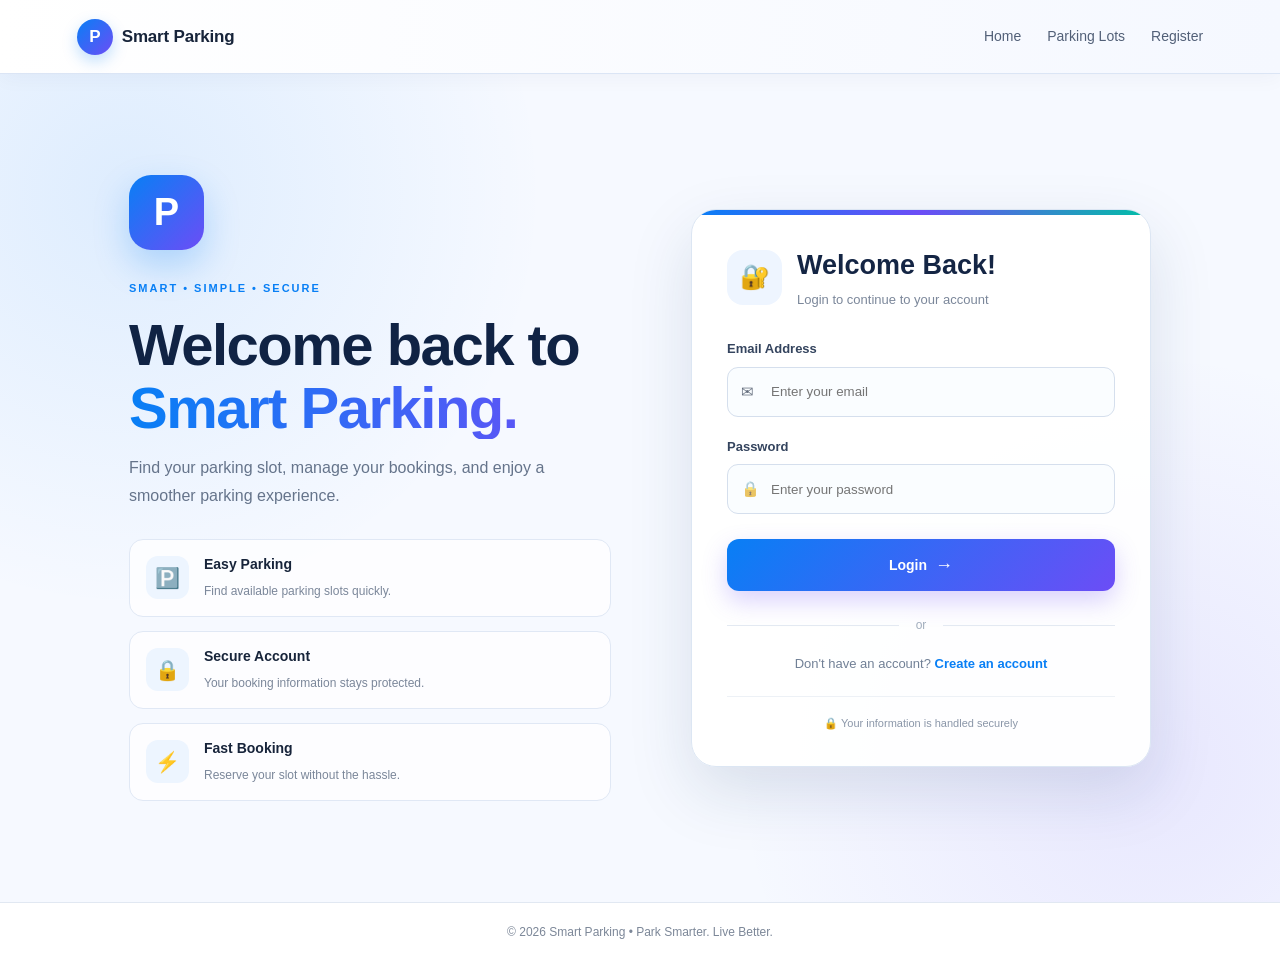
==== src/main/resources/static/admin.html @ a1d4b841 "Initial Smart Parking project" ====
<!DOCTYPE html>

<html lang="en">

<head>
    <meta charset="UTF-8">
    <meta name="viewport" content="width=device-width, initial-scale=1.0">

    <title>Admin Dashboard | Smart Parking</title>

    <link rel="stylesheet" href="style.css">
</head>


<body class="admin-page">


<!-- =================================================
     NAVBAR
================================================= -->

<header class="navbar">

    <a class="brand" href="index.html">
        <span class="logo">P</span>
        <span>Smart Parking</span>
    </a>


    <nav>

        <a href="parking-lots.html">
            Parking Lots
        </a>

        <a href="my-bookings.html">
            Bookings
        </a>

        <a href="#" onclick="logout()">
            Logout
        </a>

    </nav>


    <button
        class="menu-btn"
        onclick="toggleMenu()">

        ☰

    </button>

</header>



<!-- =================================================
     MAIN ADMIN DASHBOARD
================================================= -->

<main class="page admin-dashboard">


    <!-- =================================================
         PAGE HEADER
    ================================================= -->

    <div class="admin-welcome">

        <div>

            <span class="eyebrow">
                ADMIN PANEL
            </span>

            <h1>
                Parking Management
            </h1>

            <p>
                Manage parking locations, slots and reservations
                from one place.
            </p>

        </div>


        <div class="admin-welcome-icon">
            🅿️
        </div>

    </div>



    <!-- =================================================
         DASHBOARD STATISTICS
    ================================================= -->

    <section class="admin-stats">


        <div class="stat-card stat-blue">

            <div class="stat-icon">
                📍
            </div>

            <div class="stat-content">

                <span>
                    Parking Lots
                </span>

                <strong id="adminLots">
                    —
                </strong>

            </div>

        </div>



        <div class="stat-card stat-purple">

            <div class="stat-icon">
                🅿️
            </div>

            <div class="stat-content">

                <span>
                    Total Slots
                </span>

                <strong id="adminSlots">
                    —
                </strong>

            </div>

        </div>



        <div class="stat-card stat-green">

            <div class="stat-icon">
                ✓
            </div>

            <div class="stat-content">

                <span>
                    Available Slots
                </span>

                <strong id="adminAvailableSlots">
                    —
                </strong>

            </div>

        </div>



        <div class="stat-card stat-red">

            <div class="stat-icon">
                🚗
            </div>

            <div class="stat-content">

                <span>
                    Occupied Slots
                </span>

                <strong id="adminOccupiedSlots">
                    —
                </strong>

            </div>

        </div>



        <div class="stat-card stat-orange">

            <div class="stat-icon">
                🔧
            </div>

            <div class="stat-content">

                <span>
                    Maintenance
                </span>

                <strong id="adminMaintenanceSlots">
                    —
                </strong>

            </div>

        </div>



        <div class="stat-card stat-indigo">

            <div class="stat-icon">
                📋
            </div>

            <div class="stat-content">

                <span>
                    Total Bookings
                </span>

                <strong id="adminBookings">
                    —
                </strong>

            </div>

        </div>



        <div class="stat-card stat-teal">

            <div class="stat-icon">
                ✓
            </div>

            <div class="stat-content">

                <span>
                    Confirmed Bookings
                </span>

                <strong id="adminConfirmedBookings">
                    —
                </strong>

            </div>

        </div>



        <div class="stat-card stat-pink">

            <div class="stat-icon">
                ×
            </div>

            <div class="stat-content">

                <span>
                    Cancelled Bookings
                </span>

                <strong id="adminCancelledBookings">
                    —
                </strong>

            </div>

        </div>


    </section>



    <!-- =================================================
         ADD PARKING LOT
    ================================================= -->

    <section class="admin-section admin-card">


        <div class="section-top">

            <div>

                <span class="section-label">
                    PARKING LOCATION
                </span>

                <h2>
                    Add Parking Lot
                </h2>

                <p>
                    Create a new parking location for users.
                </p>

            </div>


            <div class="section-icon">
                📍
            </div>

        </div>



        <form
            id="parkingLotForm"
            class="booking-panel admin-form">


            <div class="booking-fields">


                <div class="input-group">

                    <label for="lotName">
                        Parking Lot Name
                    </label>

                    <input
                        type="text"
                        id="lotName"
                        placeholder="Example: City Mall Parking"
                        required
                    >

                </div>



                <div class="input-group">

                    <label for="lotLocation">
                        Location
                    </label>

                    <input
                        type="text"
                        id="lotLocation"
                        placeholder="Example: College Road"
                        required
                    >

                </div>



                <div class="input-group">

                    <label for="lotSlots">
                        Total Slots
                    </label>

                    <input
                        type="number"
                        id="lotSlots"
                        placeholder="Example: 50"
                        min="1"
                        required
                    >

                </div>


            </div>


            <button
                type="submit"
                class="btn primary admin-action-btn">

                <span>＋</span>
                Add Parking Lot

            </button>


            <p
                id="lotMessage"
                class="message">
            </p>


        </form>

    </section>



    <!-- =================================================
         MANAGE PARKING SLOTS
    ================================================= -->

    <section class="admin-section admin-card">


        <div class="section-top">

            <div>

                <span class="section-label">
                    SLOT MANAGEMENT
                </span>

                <h2>
                    Manage Parking Slots
                </h2>

                <p>
                    Add and maintain individual parking slots.
                </p>

            </div>


            <div class="section-icon">
                🅿️
            </div>

        </div>



        <div class="booking-panel admin-form">


            <div class="booking-fields">


                <div class="input-group">

                    <label for="slotLotSelect">
                        Select Parking Lot
                    </label>

                    <select id="slotLotSelect">

                        <option value="">
                            Select parking lot
                        </option>

                    </select>

                </div>



                <div class="input-group">

                    <label for="slotNumber">
                        Slot Number
                    </label>

                    <input
                        type="text"
                        id="slotNumber"
                        placeholder="Example: A7"
                        required
                    >

                </div>



                <div class="input-group">

                    <label for="slotType">
                        Slot Type
                    </label>

                    <select id="slotType">

                        <option value="CAR">
                            CAR
                        </option>

                        <option value="BIKE">
                            BIKE
                        </option>

                        <option value="EV">
                            EV
                        </option>

                    </select>

                </div>


            </div>


            <button
                type="button"
                class="btn primary admin-action-btn"
                onclick="addParkingSlot()">

                <span>＋</span>
                Add Slot

            </button>


            <p
                id="slotMessage"
                class="message">
            </p>


        </div>



        <div class="sub-section-heading">

            <div>

                <h3>
                    Current Slots
                </h3>

                <p>
                    Manage availability and maintenance status.
                </p>

            </div>

        </div>


        <div
            id="adminSlotList"
            class="admin-list">

            <p class="muted">
                Select a parking lot to view its slots.
            </p>

        </div>


    </section>



    <!-- =================================================
         REGISTERED USERS
    ================================================= -->

    <section class="admin-section admin-card">


        <div class="section-top">

            <div>

                <span class="section-label">
                    USERS
                </span>

                <h2>
                    Registered Users
                </h2>

                <p>
                    View users registered in the parking system.
                </p>

            </div>


            <div class="section-icon">
                👥
            </div>

        </div>



        <div
            id="adminUserList"
            class="admin-user-area">

            <p class="muted">
                Loading users...
            </p>

        </div>


    </section>



    <!-- =================================================
         PARKING LOTS
    ================================================= -->

    <section class="admin-section admin-card">


        <div class="section-top">

            <div>

                <span class="section-label">
                    LOCATIONS
                </span>

                <h2>
                    Parking Lots
                </h2>

                <p>
                    View and manage all parking locations.
                </p>

            </div>


            <div class="section-icon">
                🏢
            </div>

        </div>



        <div
            id="adminLotList"
            class="admin-list">
        </div>


    </section>



    <!-- =================================================
         RECENT BOOKINGS
    ================================================= -->

    <section class="admin-section admin-card">


        <div class="section-top">

            <div>

                <span class="section-label">
                    RESERVATIONS
                </span>

                <h2>
                    Recent Bookings
                </h2>

                <p>
                    Monitor recent parking reservations.
                </p>

            </div>


            <div class="section-icon">
                📋
            </div>

        </div>



        <!-- FILTER BUTTONS -->

        <div class="booking-filters admin-booking-filters">


            <button
                class="filter-btn active"
                onclick="filterAdminBookings('ALL', this)">

                All

            </button>


            <button
                class="filter-btn"
                onclick="filterAdminBookings('CONFIRMED', this)">

                Confirmed

            </button>


            <button
                class="filter-btn"
                onclick="filterAdminBookings('CANCELLED', this)">

                Cancelled

            </button>


        </div>



        <!-- BOOKINGS -->

        <div
            id="adminBookingList"
            class="table-wrap admin-table">
        </div>


    </section>


</main>



<script src="script.js"></script>

</body>

</html>
---- src/main/resources/static/style.css ----
:root{
    --blue:#087ff5;
    --dark:#06224a;
    --text:#17243a;
    --muted:#6b7890;
    --bg:#f5f9ff;
    --white:#fff;
    --green:#18a866;
    --red:#e54b4b;
    --orange:#eea515;
    --border:#dce7f4;
    --shadow:0 14px 40px rgba(16,55,100,.10);
}

*{
    box-sizing:border-box;
    margin:0;
    padding:0;
}

body{
    font-family:Inter,Segoe UI,Arial,sans-serif;
    color:var(--text);
    background:var(--bg);
    line-height:1.5;
}

a{
    text-decoration:none;
    color:inherit;
}

/* =========================
   NAVBAR
========================= */

.navbar{
    height:72px;
    background:#fff;
    border-bottom:1px solid var(--border);
    display:flex;
    align-items:center;
    justify-content:space-between;
    padding:0 6%;
    position:sticky;
    top:0;
    z-index:10;
}

.brand{
    font-weight:800;
    display:flex;
    align-items:center;
    gap:9px;
}

.logo{
    width:32px;
    height:32px;
    border-radius:50%;
    background:var(--blue);
    color:#fff;
    display:grid;
    place-items:center;
    font-weight:900;
}

.navbar nav{
    display:flex;
    align-items:center;
    gap:26px;
    font-size:14px;
}

.navbar nav a{
    color:#526078;
}

.navbar nav a:hover,
.navbar nav .active{
    color:var(--blue);
}

.nav-btn{
    background:var(--blue)!important;
    color:#fff!important;
    padding:10px 18px;
    border-radius:22px;
}

.menu-btn{
    display:none;
    border:0;
    background:none;
    font-size:25px;
}

/* =========================
   HERO
========================= */

.hero{
    min-height:530px;
    background:linear-gradient(115deg,#031b3c,#06396e 55%,#087ff5);
    color:#fff;
    padding:70px 8%;
    display:grid;
    grid-template-columns:1.1fr .9fr;
    align-items:center;
    gap:40px;
}

.eyebrow{
    font-size:11px;
    letter-spacing:2px;
    font-weight:800;
    color:var(--blue);
}

.hero .eyebrow{
    color:#9ed2ff;
}

.hero h1{
    font-size:clamp(38px,5vw,64px);
    line-height:1.05;
    margin:15px 0 20px;
}

.hero h1 span{
    color:#55b5ff;
}

.hero p{
    max-width:570px;
    color:#d7e8fb;
    font-size:17px;
}

.hero-actions{
    display:flex;
    gap:12px;
    margin-top:28px;
}

.btn{
    display:inline-flex;
    align-items:center;
    justify-content:center;
    border:0;
    cursor:pointer;
    padding:13px 22px;
    border-radius:9px;
    font-weight:700;
    font-size:14px;
}

.btn.primary{
    background:var(--blue);
    color:#fff;
}

.btn.secondary{
    background:#fff;
    color:var(--dark);
}

.btn.full{
    width:100%;
}

/* =========================
   HERO PARKING IMAGE
========================= */

.hero-card{
    height:320px;
    display:grid;
    place-items:center;
}

.parking-illustration{
    width:min(390px,100%);
    height:270px;
    background:linear-gradient(145deg,#0b4e8f,#082a55);
    border:1px solid rgba(255,255,255,.15);
    border-radius:28px;
    position:relative;
    overflow:hidden;
    box-shadow:0 30px 70px rgba(0,0,0,.25);
}

.parking-illustration:after{
    content:"";
    position:absolute;
    left:-30px;
    right:-30px;
    bottom:35px;
    height:3px;
    background:#fff;
    box-shadow:0 38px #fff;
}

.car{
    font-size:95px;
    position:absolute;
    left:110px;
    top:75px;
    z-index:2;
}

.p-sign{
    position:absolute;
    right:45px;
    top:35px;
    background:#fff;
    color:var(--blue);
    font-weight:900;
    font-size:38px;
    border-radius:10px;
    padding:5px 12px;
}

.spot{
    position:absolute;
    bottom:15px;
    border:2px dashed #7ed0ff;
    padding:7px 14px;
    border-radius:5px;
    color:#fff;
    font-size:11px;
}

.s1{
    left:45px;
}

.s2{
    left:165px;
}

.s3{
    right:40px;
}

/* =========================
   SEARCH
========================= */

.search-box{
    margin:-35px auto 0;
    position:relative;
    width:min(1100px,90%);
    background:#fff;
    border:1px solid var(--border);
    box-shadow:var(--shadow);
    border-radius:16px;
    padding:20px;
    display:grid;
    grid-template-columns:1.5fr 1fr .8fr .8fr auto;
    gap:12px;
    align-items:end;
}

.field label,
form label,
label{
    display:block;
    font-size:12px;
    font-weight:700;
    margin:0 0 7px;
    color:#46536a;
}

.field input,
.field select,
input{
    width:100%;
    border:1px solid #d5e0ed;
    border-radius:8px;
    padding:12px;
    background:#fff;
    outline:none;
    color:var(--text);
}

input:focus,
select:focus{
    border-color:var(--blue);
    box-shadow:0 0 0 3px rgba(8,127,245,.10);
}

/* =========================
   SECTIONS
========================= */

.section{
    padding:85px 8%;
}

.section-heading{
    text-align:center;
    margin-bottom:35px;
}

.section h2,
.about-grid h2{
    font-size:34px;
    margin-top:7px;
}

.feature-grid{
    display:grid;
    grid-template-columns:repeat(3,1fr);
    gap:20px;
    max-width:1050px;
    margin:auto;
}

.feature{
  background:#fff;
  border:1px solid var(--border);
  padding:28px;
  border-radius:15px;
  box-shadow:0 8px 25px rgba(16,55,100,.05);
  cursor:pointer;
  display:block;
  transition:transform .2s, box-shadow .2s;
}

.feature:hover{
  transform:translateY(-4px);
  box-shadow:0 12px 30px rgba(16,55,100,.12);
}

.icon{
    font-size:27px;
    margin-bottom:14px;
}

.feature h3{
    margin-bottom:8px;
}

.feature p,
.muted{
    color:var(--muted);
    font-size:14px;
}

.light-section{
    background:#eaf4ff;
}

.about-grid{
    max-width:1050px;
    margin:auto;
    display:grid;
    grid-template-columns:1fr 1fr;
    align-items:center;
}

.stats{
    display:grid;
    grid-template-columns:repeat(3,1fr);
    gap:12px;
}

.stats div{
    background:#fff;
    padding:20px;
    border-radius:12px;
    text-align:center;
}

.stats strong,
.stats span{
    display:block;
}

.stats strong{
    font-size:22px;
    color:var(--blue);
}

.stats span{
    font-size:12px;
    color:var(--muted);
}

/* =========================
   FOOTER
========================= */

footer{
    text-align:center;
    padding:25px;
    color:var(--muted);
    font-size:13px;
    background:#fff;
    border-top:1px solid var(--border);
}

/* =========================
   GENERAL PAGE
========================= */

.page{
    max-width:1180px;
    margin:auto;
    padding:55px 5%;
}

.page.narrow{
    max-width:900px;
}

.page-title{
    display:flex;
    justify-content:space-between;
    align-items:end;
    margin-bottom:30px;
}

.page-title h1{
    font-size:38px;
    line-height:1.15;
    margin:6px 0;
}

/* =========================
   PARKING LOTS
========================= */

.lot-grid{
    display:grid;
    grid-template-columns:repeat(3,1fr);
    gap:18px;
}

.lot-card{
    background:#fff;
    border:1px solid var(--border);
    border-radius:15px;
    padding:15px;
    box-shadow:var(--shadow);
}

.lot-image{
    height:145px;
    border-radius:10px;
    background:linear-gradient(135deg,#d9ecff,#eef6ff);
    display:grid;
    place-items:center;
    font-size:52px;
    margin-bottom:15px;
}

.lot-card h3{
    margin-bottom:5px;
}

.lot-meta{
    color:var(--muted);
    font-size:13px;
    margin-bottom:14px;
}

.lot-card .btn{
    width:100%;
}

.loading{
    text-align:center;
    grid-column:1/-1;
    padding:45px;
    color:var(--muted);
}

/* =========================
   LOGIN / REGISTER
========================= */

.auth-page{
    background:linear-gradient(135deg,#f3f8ff,#eaf4ff);
}

.auth-wrap{
    min-height:calc(100vh - 72px);
    display:grid;
    grid-template-columns:1fr 460px;
    max-width:1050px;
    margin:auto;
    align-items:center;
    gap:70px;
    padding:45px 5%;
}

.auth-info h1{
    font-size:43px;
    line-height:1.08;
    margin:12px 0;
}

.auth-info p{
    color:var(--muted);
    max-width:420px;
}

.big-p{
    width:78px;
    height:78px;
    border-radius:22px;
    background:var(--blue);
    color:#fff;
    display:grid;
    place-items:center;
    font-size:38px;
    font-weight:900;
    margin-bottom:25px;
}

.auth-card{
    background:#fff;
    border:1px solid var(--border);
    box-shadow:var(--shadow);
    border-radius:18px;
    padding:35px;
}

.auth-card h2{
    font-size:27px;
}

.auth-card form{
    margin-top:25px;
}

.auth-card input{
    margin-bottom:16px;
}

.message{
    margin-top:15px;
    font-size:13px;
    text-align:center;
}

.auth-bottom{
    text-align:center;
    font-size:13px;
    color:var(--muted);
    margin-top:22px;
}

.auth-bottom a{
    color:var(--blue);
    font-weight:700;
}

/* =========================
   BOOKING
========================= */

.back{
    display:inline-block;
    color:var(--blue);
    font-weight:700;
    margin-bottom:20px;
}

.booking-panel{
    background:#fff;
    border:1px solid var(--border);
    box-shadow:var(--shadow);
    padding:30px;
    border-radius:18px;
}

.booking-fields{
    display:grid;
    grid-template-columns:1fr 1fr 1fr;
    gap:15px;
    margin:25px 0;
}

.slot-title{
    margin:30px 0 15px;
}

.slot-grid{
    display:grid;
    grid-template-columns:repeat(5,1fr);
    gap:10px;
}

.slot{
    padding:14px 5px;
    border:1px solid #a9e5c8;
    background:#effcf5;
    color:var(--green);
    border-radius:8px;
    text-align:center;
    font-weight:800;
    cursor:pointer;
}

.slot:hover{
    transform:translateY(-2px);
    box-shadow:0 6px 15px rgba(0,0,0,.08);
}

.slot.selected{
    background:var(--blue);
    border-color:var(--blue);
    color:#fff;
}

/* =========================
   BOOKINGS
========================= */

.booking-list{
    display:grid;
    gap:14px;
}

.booking-card{
    background:#fff;
    border:1px solid var(--border);
    border-radius:14px;
    padding:20px;
    display:flex;
    justify-content:space-between;
    align-items:center;
    gap:20px;
}

.status{
    padding:5px 10px;
    border-radius:20px;
    font-size:11px;
    font-weight:800;
}

.confirmed{
    background:#e4f8ee;
    color:var(--green);
}

.cancelled{
    background:#ffe8e8;
    color:var(--red);
}

/* =========================
   ADMIN
========================= */

.admin-stats{
    display:grid;
    grid-template-columns:repeat(3,1fr);
    gap:18px;
    margin-bottom:30px;
}

.stat-card{
    background:#fff;
    border:1px solid var(--border);
    border-radius:14px;
    padding:23px;
}

.stat-card span{
    font-size:13px;
    color:var(--muted);
}

.stat-card strong{
    display:block;
    font-size:30px;
    color:var(--blue);
    margin-top:4px;
}

.admin-section{
    background:#fff;
    border:1px solid var(--border);
    border-radius:15px;
    padding:22px;
    margin-bottom:20px;
}

.admin-section h2{
    margin-bottom:18px;
}

.admin-list{
    display:grid;
    gap:10px;
}

.admin-row{
    display:flex;
    justify-content:space-between;
    align-items:center;
    padding:14px;
    border:1px solid var(--border);
    border-radius:9px;
}

/* =========================
   SLOT ACTIONS

   /* =========================
   SLOT ACTIONS
========================= */
.slot-actions{
    display:flex;
    align-items:center;
    justify-content:center;
    gap:8px;
    flex-wrap:wrap;
    width:100%;
}

.status-btn{
    height:40px;
    min-width:100px;
    padding:8px 12px;
    border:1px solid #d5e0ed;
    border-radius:8px;
    background:#fff;
    color:var(--text);
    cursor:pointer;
    font-weight:700;
    font-size:13px;
}

.delete-btn{
    height:40px;
    min-width:80px;
    padding:8px 12px;
    border:none;
    border-radius:8px;
    background:var(--red);
    color:#fff;
    cursor:pointer;
    font-weight:700;
    font-size:13px;
}



.status-btn:hover{
    opacity:.85;
}

.active-status{
    background:#e4f8ee;
    color:var(--green);
    border-color:#a9e5c8;
}

.maintenance-status{
    background:#fff4df;
    color:var(--orange);
    border-color:#f0d49a;
}



.delete-btn:hover{
    opacity:.85;
}



/* =========================
   TABLE
========================= */

.table-wrap{
    overflow:auto;
}

.table{
    width:100%;
    border-collapse:collapse;
    font-size:13px;
}

.table th,
.table td{
    text-align:left;
    padding:12px;
    border-bottom:1px solid var(--border);
    white-space:nowrap;
}

/* =========================
   RESPONSIVE
========================= */

@media(max-width:900px){

    .hero{
        grid-template-columns:1fr;
        padding:55px 7%;
    }

    .hero-card{
        display:none;
    }

    .search-box{
        grid-template-columns:1fr 1fr;
    }

    .search-box .btn{
        grid-column:1/-1;
    }

    .lot-grid{
        grid-template-columns:1fr 1fr;
    }

    .auth-wrap{
        grid-template-columns:1fr;
        max-width:560px;
    }

    .auth-info{
        text-align:center;
    }

    .big-p{
        margin:0 auto 20px;
    }

    .about-grid{
        grid-template-columns:1fr;
        gap:25px;
    }

    .feature-grid{
        grid-template-columns:1fr;
    }

    .admin-stats{
        grid-template-columns:1fr 1fr;
    }
}

@media(max-width:650px){

    .navbar{
        padding:0 5%;
    }

    .navbar nav{
        display:none;
        position:absolute;
        top:72px;
        left:0;
        right:0;
        background:#fff;
        padding:15px 5%;
        border-bottom:1px solid var(--border);
        flex-direction:column;
        align-items:flex-start;
        gap:15px;
    }

    .navbar nav.open{
        display:flex;
    }

    .menu-btn{
        display:block;
    }

    .hero{
        min-height:500px;
    }

    .hero h1{
        font-size:42px;
    }

    .search-box{
        grid-template-columns:1fr;
        margin-top:-20px;
    }

    .page{
        padding:35px 5%;
    }

    .page-title h1{
        font-size:30px;
    }

    .lot-grid{
        grid-template-columns:1fr;
    }

    .booking-fields{
        grid-template-columns:1fr;
    }

    .slot-grid{
        grid-template-columns:repeat(3,1fr);
    }

    .booking-card{
        flex-direction:column;
        align-items:flex-start;
    }

    .admin-stats{
        grid-template-columns:1fr;
    }

    .auth-card{
        padding:25px;
    }

    .auth-info h1{
        font-size:34px;
    }

    .stats{
        grid-template-columns:1fr 1fr 1fr;
    }

    .hero-actions{
        flex-wrap:wrap;
    }

    .admin-row{
        gap:15px;
        flex-wrap:wrap;
    }

    .slot-actions{
        width:100%;
        justify-content:flex-end;
    }
}

.booking-filters{
    display:flex;
    gap:10px;
    margin:15px 0 20px;
    flex-wrap:wrap;
}

.filter-btn{
    padding:8px 16px;
    border:1px solid #d5e0ed;
    border-radius:8px;
    background:#fff;
    cursor:pointer;
    font-weight:600;
}

.filter-btn:hover{
    opacity:.85;
}

.filter-btn.active{
    background:var(--green);
    color:#fff;
    border-color:var(--green);
}

.parking-slot-grid{
    display:grid;
    grid-template-columns:
        repeat(auto-fill, minmax(240px, 1fr));
    gap:20px;
    margin-top:20px;
}

.parking-slot-card{
    border:1px solid #dbe5ef;
    border-radius:12px;
    padding:18px;
    background:#fff;
    text-align:center;
    box-shadow:0 4px 12px rgba(0,0,0,.05);
}

.slot-number{
    font-size:26px;
    font-weight:800;
    margin-bottom:6px;
}

.slot-type{
    font-size:13px;
    color:#6b7280;
    margin-bottom:8px;
}

.slot-status{
    font-size:13px;
    font-weight:700;
    margin-bottom:15px;
}

.parking-slot-card.available{
    border-top:4px solid #22c55e;
}

.parking-slot-card.maintenance{
    border-top:4px solid #f59e0b;
}


/* Parking Slot Grid */

.slot-title {
    margin-top: 30px;
    margin-bottom: 15px;
}

.slot-grid {
    display: grid;
    grid-template-columns: repeat(4, 1fr);
    gap: 15px;
    margin-top: 15px;
}

.slot {
    padding: 18px 10px;
    border: 2px solid #16a34a;
    border-radius: 10px;
    background: #f0fdf4;
    color: #166534;
    font-size: 18px;
    font-weight: 600;
    cursor: pointer;
    transition: 0.2s;
}

.slot:hover {
    background: #16a34a;
    color: white;
    transform: translateY(-2px);
}

@media (max-width: 600px) {

    .slot-grid {
        grid-template-columns: repeat(2, 1fr);
    }

}

/* Visual Parking Map */
/* ============================= */
/* PARKING MAP */
/* ============================= */

.parking-map {
    margin-top: 25px;
    padding: 30px;
    background: #f8fafc;
    border: 1px solid #e2e8f0;
    border-radius: 20px;
    box-shadow: 0 10px 30px rgba(15, 23, 42, 0.08);
}

/* Selected slot message */

.selected-slot-message {
    display: none;
    margin-top: 20px;
    padding: 15px 18px;
    background: #eff6ff;
    border: 1px solid #93c5fd;
    border-radius: 12px;
}

.selected-slot-message.show {
    display: block;
}

.selected-slot-info {
    display: flex;
    align-items: center;
    justify-content: space-between;
    gap: 15px;
}

.selected-slot-info div {
    display: flex;
    flex-direction: column;
    gap: 4px;
}

.selected-slot-info strong {
    font-size: 14px;
    color: #475569;
}

.selected-slot-info span {
    font-size: 20px;
    font-weight: 800;
    color: #2563eb;
}


/* Selected parking slot */

.parking-slot.selected {
    transform: translateY(-5px);
    border-width: 3px;
    box-shadow: 0 0 0 4px rgba(37, 99, 235, 0.15);
}


/* Mobile */

@media (max-width: 600px) {

    .selected-slot-info {
        flex-direction: column;
        align-items: stretch;
    }

    .selected-slot-info .btn {
        width: 100%;
    }

}


/* Parking map title */

.slot-title {
    text-align: center;
    margin-bottom: 25px;
    font-size: 22px;
}


/* Entry */

.parking-entry {
    width: 160px;
    margin: 0 auto 25px;
    padding: 10px;
    text-align: center;
    font-weight: 700;
    color: #2563eb;
    background: #eff6ff;
    border: 2px solid #2563eb;
    border-radius: 10px;
}


/* Parking lanes */

.parking-lanes {
    display: grid;
    grid-template-columns: repeat(4, 1fr);
    gap: 18px;
    padding: 10px;
}


/* Parking slot */

.parking-slot {
    min-height: 105px;
    border-radius: 14px;
    border: 2px solid #16a34a;
    background: #f0fdf4;
    color: #166534;

    cursor: pointer;

    display: flex;
    flex-direction: column;
    align-items: center;
    justify-content: center;

    gap: 3px;

    transition:
        transform 0.2s ease,
        box-shadow 0.2s ease,
        border-color 0.2s ease;
}


/* Available slot hover */

.parking-slot.available:hover {
    transform: translateY(-5px);
    box-shadow: 0 8px 18px rgba(22, 163, 74, 0.2);
}


/* Slot number */

.parking-slot .slot-number {
    font-size: 21px;
    font-weight: 800;
}


/* Vehicle type */

.parking-slot .slot-type {
    font-size: 12px;
    font-weight: 600;
    margin-top: 2px;
}


/* Booked */

.parking-slot.booked {
    background: #fee2e2;
    border-color: #dc2626;
    color: #991b1b;
    cursor: not-allowed;
    opacity: 0.85;
}


/* Maintenance */

.parking-slot.maintenance {
    background: #fef3c7;
    border-color: #d97706;
    color: #92400e;
    cursor: not-allowed;
    opacity: 0.9;
}


/* Available */

.parking-slot.available {
    background: #dcfce7;
    border-color: #16a34a;
    color: #166534;
}


/* Exit */

.parking-exit {
    width: 160px;
    margin: 30px auto 0;
    padding: 10px;

    text-align: center;
    font-weight: 700;

    color: #dc2626;
    background: #fef2f2;

    border: 2px solid #dc2626;
    border-radius: 10px;
}


/* ============================= */
/* LEGEND */
/* ============================= */

.parking-legend {
    display: flex;
    justify-content: center;
    align-items: center;

    gap: 25px;

    margin-top: 30px;
    padding-top: 20px;

    border-top: 1px solid #e2e8f0;

    flex-wrap: wrap;
}


.legend-item {
    display: flex;
    align-items: center;
    gap: 8px;

    font-size: 14px;
    font-weight: 600;
}


.legend-box {
    width: 18px;
    height: 18px;
    border-radius: 5px;
}


.legend-available {
    background: #dcfce7;
    border: 2px solid #16a34a;
}


.legend-maintenance {
    background: #fef3c7;
    border: 2px solid #d97706;
}


.legend-booked {
    background: #fee2e2;
    border: 2px solid #dc2626;
}


/* ============================= */
/* MOBILE */
/* ============================= */

@media (max-width: 800px) {

    .parking-lanes {
        grid-template-columns: repeat(3, 1fr);
    }

}


@media (max-width: 600px) {

    .parking-map {
        padding: 18px;
    }

    .parking-lanes {
        grid-template-columns: repeat(2, 1fr);
        gap: 12px;
    }

    .parking-slot {
        min-height: 90px;
    }

}


@media (max-width: 380px) {

    .parking-lanes {
        grid-template-columns: 1fr 1fr;
        gap: 8px;
    }

}


/* Booking Confirmation */

.confirmation-card {
    max-width: 600px;
    margin: 40px auto;
    padding: 35px;
    background: white;
    border-radius: 18px;
    text-align: center;
    box-shadow: 0 10px 30px rgba(0,0,0,0.08);
}

.success-icon {
    width: 70px;
    height: 70px;
    margin: 0 auto 20px;

    display: flex;
    align-items: center;
    justify-content: center;

    border-radius: 50%;

    background: #dcfce7;
    color: #16a34a;

    font-size: 40px;
    font-weight: bold;
}

.confirmation-card h1 {
    margin-bottom: 8px;
}

.confirmation-details {
    margin-top: 25px;
    text-align: left;
}

.confirmation-row {
    display: flex;
    justify-content: space-between;
    padding: 14px 0;
    border-bottom: 1px solid #e5e7eb;
}

.confirmation-row strong {
    color: #111827;
}

.confirmation-row span {
    color: #4b5563;
}

.confirmation-actions {
    display: flex;
    gap: 12px;
    justify-content: center;
    margin-top: 30px;
    flex-wrap: wrap;
}


/* =========================
   DARK MODE
========================= */

body.dark-mode {
    background: #121212;
    color: #f1f1f1;
}

body.dark-mode .navbar {
    background: #1b1b1b;
    border-bottom-color: #333;
}

body.dark-mode .navbar a {
    color: #f1f1f1;
}

body.dark-mode .page-title h1,
body.dark-mode h1,
body.dark-mode h2,
body.dark-mode h3 {
    color: #ffffff;
}

body.dark-mode .stat-card,
body.dark-mode .card,
body.dark-mode .booking-panel,
body.dark-mode .admin-section {
    background: #1e1e1e;
    color: #f1f1f1;
    border-color: #333;
}

body.dark-mode input,
body.dark-mode select,
body.dark-mode textarea {
    background: #252525;
    color: #ffffff;
    border-color: #444;
}

body.dark-mode input::placeholder {
    color: #aaa;
}

body.dark-mode .table {
    background: #1e1e1e;
    color: #ffffff;
}

body.dark-mode .table th {
    background: #252525;
    color: #ffffff;
}

body.dark-mode .table td {
    border-color: #333;
}

body.dark-mode .muted {
    color: #aaa;
}

body.dark-mode .lot-card,
body.dark-mode .booking-card {
    background: #1e1e1e;
    color: #f1f1f1;
    border-color: #333;
}


/* Dark mode button */

.theme-toggle {
    border: none;
    background: transparent;
    font-size: 20px;
    cursor: pointer;
    padding: 6px 10px;
}

.theme-toggle {
    border: 1px solid #ddd;
    background: white;
    color: #222;
    border-radius: 8px;
    padding: 7px 10px;
    font-size: 18px;
    cursor: pointer;
    line-height: 1;
}

.theme-toggle:hover {
    background: #f1f1f1;
}

body.dark-mode .theme-toggle {
    background: #252525;
    color: #ffffff;
    border-color: #444;
}

body.dark-mode .theme-toggle:hover {
    background: #333;
}


.payment-card {
    max-width: 600px;
    margin: 40px auto;
    padding: 30px;
    background: #ffffff;
    border: 1px solid #e5e5e5;
    border-radius: 16px;
    box-shadow: 0 10px 30px rgba(0,0,0,0.08);
}

.payment-card h1 {
    margin: 8px 0;
}

.payment-summary {
    margin-top: 25px;
    padding: 20px;
    border: 1px solid #e5e5e5;
    border-radius: 12px;
}

.payment-option {
    display: flex;
    align-items: center;
    gap: 15px;
    padding: 16px;
    margin-top: 12px;
    border: 1px solid #ddd;
    border-radius: 10px;
    cursor: pointer;
}

.payment-option:hover {
    border-color: #087ff5;
}

.payment-option input {
    width: 18px;
    height: 18px;
}

.payment-option span {
    display: flex;
    flex-direction: column;
    gap: 4px;
}

.payment-option small {
    color: #777;
}

.payment-total {
    display: flex;
    justify-content: space-between;
    margin-top: 20px;
    padding-top: 15px;
    border-top: 1px solid #ddd;
    font-size: 18px;
}

.payment-total strong {
    font-size: 22px;
}

.payment-btn {
    width: 100%;
    margin-top: 25px;
}

.payment-note {
    text-align: center;
    margin-top: 15px;
    font-size: 13px;
}

body.dark-mode .payment-card {
    background: #1e1e1e;
    color: #f1f1f1;
    border-color: #333;
}

body.dark-mode .payment-summary,
body.dark-mode .payment-option {
    border-color: #444;
}

body.dark-mode .payment-option small {
    color: #aaa;
}

body.dark-mode .payment-total {
    border-top-color: #444;
}
/* =========================
   PAYMENT PAGE
========================= */

.payment-card {
    max-width: 600px;
    margin: 40px auto;
    padding: 30px;
    background: #ffffff;
    border: 1px solid #e5e5e5;
    border-radius: 16px;
    box-shadow: 0 10px 30px rgba(0,0,0,0.08);
}

.payment-card h1 {
    margin: 8px 0;
}

.payment-summary {
    margin-top: 25px;
    padding: 20px;
    border: 1px solid #e5e5e5;
    border-radius: 12px;
}

.payment-option {
    display: flex;
    align-items: center;
    gap: 15px;
    padding: 16px;
    margin-top: 12px;
    border: 1px solid #ddd;
    border-radius: 10px;
    cursor: pointer;
}

.payment-option:hover {
    border-color: #087ff5;
}

.payment-option input {
    width: 18px;
    height: 18px;
}

.payment-option span {
    display: flex;
    flex-direction: column;
    gap: 4px;
}

.payment-option small {
    color: #777;
}

.payment-total {
    display: flex;
    justify-content: space-between;
    margin-top: 20px;
    padding-top: 15px;
    border-top: 1px solid #ddd;
    font-size: 18px;
}

.payment-total strong {
    font-size: 22px;
}

.payment-btn {
    width: 100%;
    margin-top: 25px;
}

.payment-note {
    text-align: center;
    margin-top: 15px;
    font-size: 13px;
}

body.dark-mode .payment-card {
    background: #1e1e1e;
    color: #f1f1f1;
    border-color: #333;
}

body.dark-mode .payment-summary,
body.dark-mode .payment-option {
    border-color: #444;
}

body.dark-mode .payment-option small {
    color: #aaa;
}

body.dark-mode .payment-total {
    border-top-color: #444;
}


/* Small and sweet parking lot buttons */
.lot-card .btn {
    width: auto;
    min-height: 32px;
    padding: 7px 13px;
    margin-top: 8px;
    font-size: 12px;
    font-weight: 600;
    border-radius: 7px;
    cursor: pointer;
    transition: all 0.2s ease;
}

/* View Slots */
.lot-card .btn.primary {
    background: #2563eb;
    color: white;
    border: 1px solid #2563eb;
}

.lot-card .btn.primary:hover {
    background: #1d4ed8;
    transform: translateY(-1px);
}

/* Delete */
.lot-card .btn:not(.primary) {
    background: #fff1f2;
    color: #e11d48;
    border: 1px solid #fecdd3;
}

.lot-card .btn:not(.primary):hover {
    background: #e11d48;
    color: white;
}

/* Space between buttons */
.lot-card .btn + .btn {
    margin-left: 5px;
}

/* =========================================
   SMART PARKING - SOOTHING UI ENHANCEMENT
   Add this at the VERY BOTTOM of style.css
========================================= */

/* ---------- Overall ---------- */

body {
    background: #f7faff;
    color: #17243a;
}


/* ---------- Navbar ---------- */

.navbar {
    height: 74px;
    background: rgba(255, 255, 255, 0.96);
    box-shadow: 0 2px 18px rgba(30, 70, 110, 0.05);
}

.brand {
    font-size: 17px;
    letter-spacing: -0.2px;
}

.logo {
    width: 36px;
    height: 36px;
    box-shadow: 0 5px 14px rgba(8, 127, 245, 0.22);
}

.navbar nav a {
    transition: color 0.2s ease;
}

.nav-btn {
    box-shadow: 0 5px 14px rgba(8, 127, 245, 0.18);
    transition: transform 0.2s ease, box-shadow 0.2s ease;
}

.nav-btn:hover {
    transform: translateY(-1px);
    box-shadow: 0 8px 18px rgba(8, 127, 245, 0.24);
}


/* ---------- Hero ---------- */

.hero {
    min-height: 555px;
    background:
        radial-gradient(
            circle at 85% 25%,
            rgba(82, 177, 255, 0.22),
            transparent 30%
        ),
        linear-gradient(
            120deg,
            #06224a 0%,
            #073d70 55%,
            #087ff5 100%
        );
}

.hero-content {
    max-width: 650px;
}

.hero h1 {
    letter-spacing: -1.5px;
}

.hero h1 span {
    color: #72c5ff;
}

.hero p {
    line-height: 1.7;
}


/* ---------- Hero Buttons ---------- */

.hero .btn {
    border-radius: 10px;
    padding: 13px 21px;
    transition:
        transform 0.2s ease,
        box-shadow 0.2s ease;
}

.hero .btn.primary {
    background: #ffffff;
    color: #075caf;
    box-shadow: 0 8px 22px rgba(0, 0, 0, 0.14);
}

.hero .btn.primary:hover {
    transform: translateY(-2px);
    box-shadow: 0 12px 28px rgba(0, 0, 0, 0.18);
}

.hero .btn.secondary {
    background: rgba(255, 255, 255, 0.10);
    color: #ffffff;
    border: 1px solid rgba(255, 255, 255, 0.28);
}

.hero .btn.secondary:hover {
    background: rgba(255, 255, 255, 0.17);
    transform: translateY(-2px);
}


/* ---------- Hero Parking Illustration ---------- */

.parking-illustration {
    background:
        radial-gradient(
            circle at 50% 20%,
            rgba(84, 190, 255, 0.20),
            transparent 35%
        ),
        linear-gradient(145deg, #0b5598, #072a55);
    box-shadow:
        0 25px 60px rgba(0, 0, 0, 0.22),
        inset 0 1px 0 rgba(255, 255, 255, 0.10);
}


/* ---------- Search Box ---------- */

.search-box {
    margin-top: -40px;
    padding: 23px;
    border-radius: 18px;
    box-shadow:
        0 18px 45px rgba(30, 70, 110, 0.10),
        0 3px 10px rgba(30, 70, 110, 0.04);
}

.search-box .btn {
    min-height: 45px;
    border-radius: 9px;
    transition:
        transform 0.2s ease,
        box-shadow 0.2s ease;
}

.search-box .btn:hover {
    transform: translateY(-1px);
    box-shadow: 0 7px 16px rgba(8, 127, 245, 0.18);
}

.field input,
.field select {
    height: 45px;
    background: #fbfdff;
    transition:
        border-color 0.2s ease,
        box-shadow 0.2s ease,
        background 0.2s ease;
}

.field input:hover,
.field select:hover {
    background: #ffffff;
}


/* ---------- Section ---------- */

.section {
    padding: 95px 8%;
}

.section-heading {
    margin-bottom: 42px;
}

.section h2,
.about-grid h2 {
    letter-spacing: -0.7px;
}


/* ---------- Feature Cards ---------- */

.feature-grid {
    gap: 24px;
}

.feature {
    padding: 30px;
    border-radius: 18px;
    box-shadow: 0 8px 28px rgba(30, 70, 110, 0.055);
    transition:
        transform 0.25s ease,
        box-shadow 0.25s ease,
        border-color 0.25s ease;
}

.feature:hover {
    transform: translateY(-6px);
    border-color: #c9e3fb;
    box-shadow: 0 16px 38px rgba(30, 70, 110, 0.10);
}

.feature .icon {
    width: 52px;
    height: 52px;
    display: grid;
    place-items: center;
    background: #eef7ff;
    border-radius: 14px;
    font-size: 25px;
    margin-bottom: 18px;
}

.feature h3 {
    font-size: 18px;
    margin-bottom: 9px;
}

.feature p {
    line-height: 1.7;
}


/* ---------- About Section ---------- */

.light-section {
    background:
        linear-gradient(
            135deg,
            #f0f8ff,
            #eaf5ff
        );
}

.about-grid {
    gap: 45px;
}

.stats {
    gap: 15px;
}

.stats div {
    border: 1px solid #dcecf9;
    box-shadow: 0 7px 22px rgba(30, 70, 110, 0.05);
    transition: transform 0.2s ease;
}

.stats div:hover {
    transform: translateY(-3px);
}


/* ---------- Footer ---------- */

footer {
    padding: 30px;
    background: #ffffff;
}


/* ---------- General Button ---------- */

.btn {
    transition:
        transform 0.2s ease,
        box-shadow 0.2s ease,
        background 0.2s ease;
}

.btn.primary:hover {
    transform: translateY(-1px);
    box-shadow: 0 7px 18px rgba(8, 127, 245, 0.18);
}


/* ---------- Mobile ---------- */

@media (max-width: 650px) {

    .hero {
        padding: 60px 7%;
    }

    .hero h1 {
        letter-spacing: -1px;
    }

    .search-box {
        padding: 18px;
        border-radius: 15px;
    }

    .section {
        padding: 70px 7%;
    }

    .feature {
        padding: 25px;
    }

}

/* =========================================================
   SMART PARKING - MODERN ADMIN DASHBOARD
   Add at the VERY BOTTOM of style.css
========================================================= */


/* =========================================================
   ADMIN PAGE BACKGROUND
========================================================= */

.admin-page {
    background:
        radial-gradient(
            circle at 10% 0%,
            rgba(8, 127, 245, 0.055),
            transparent 25%
        ),
        radial-gradient(
            circle at 90% 20%,
            rgba(99, 102, 241, 0.045),
            transparent 25%
        ),
        #f7faff;
}


/* =========================================================
   ADMIN DASHBOARD
========================================================= */

.admin-dashboard {
    max-width: 1240px;
    padding-top: 48px;
    padding-bottom: 80px;
}


/* =========================================================
   WELCOME HEADER
========================================================= */

.admin-welcome {
    display: flex;
    align-items: center;
    justify-content: space-between;

    padding: 28px 32px;
    margin-bottom: 28px;

    background:
        linear-gradient(
            135deg,
            #ffffff,
            #f5faff
        );

    border: 1px solid #dceaf7;
    border-radius: 22px;

    box-shadow:
        0 12px 35px rgba(16, 55, 100, 0.06);
}


.admin-welcome h1 {
    font-size: 38px;
    letter-spacing: -1px;
    margin: 7px 0 5px;
    color: #06224a;
}


.admin-welcome p {
    color: #6b7890;
    font-size: 14px;
}


.admin-welcome-icon {
    width: 72px;
    height: 72px;

    display: grid;
    place-items: center;

    border-radius: 20px;

    background:
        linear-gradient(
            135deg,
            #e8f4ff,
            #d8edff
        );

    border: 1px solid #c8e3fa;

    font-size: 34px;

    box-shadow:
        0 10px 25px rgba(8, 127, 245, 0.10);
}


/* =========================================================
   STATISTICS
========================================================= */

.admin-stats {
    display: grid;

    grid-template-columns:
        repeat(4, 1fr);

    gap: 16px;

    margin-bottom: 30px;
}


.stat-card {
    position: relative;

    display: flex;
    align-items: center;

    gap: 15px;

    min-height: 105px;

    padding: 20px;

    background: rgba(255, 255, 255, 0.95);

    border: 1px solid #dce7f4;

    border-radius: 17px;

    box-shadow:
        0 7px 25px rgba(16, 55, 100, 0.055);

    overflow: hidden;

    transition:
        transform 0.22s ease,
        box-shadow 0.22s ease,
        border-color 0.22s ease;
}


.stat-card::after {
    content: "";

    position: absolute;

    right: -25px;
    bottom: -35px;

    width: 90px;
    height: 90px;

    border-radius: 50%;

    background: currentColor;

    opacity: 0.035;
}


.stat-card:hover {
    transform: translateY(-4px);

    box-shadow:
        0 14px 32px rgba(16, 55, 100, 0.10);

    border-color: #c6dced;
}


.stat-icon {
    width: 46px;
    height: 46px;

    flex-shrink: 0;

    display: grid;
    place-items: center;

    border-radius: 13px;

    font-size: 20px;
}


.stat-content {
    min-width: 0;
}


.stat-content span {
    display: block;

    color: #718096;

    font-size: 12px;
    font-weight: 600;

    margin-bottom: 3px;
}


.stat-content strong {
    display: block;

    color: #17243a;

    font-size: 27px;

    line-height: 1.1;
}


/* =========================================================
   STAT COLORS
========================================================= */

.stat-blue {
    color: #087ff5;
}

.stat-blue .stat-icon {
    background: #eaf5ff;
    color: #087ff5;
}


.stat-purple {
    color: #7c3aed;
}

.stat-purple .stat-icon {
    background: #f1eaff;
    color: #7c3aed;
}


.stat-green {
    color: #16a34a;
}

.stat-green .stat-icon {
    background: #e9f9ef;
    color: #16a34a;
}


.stat-red {
    color: #dc2626;
}

.stat-red .stat-icon {
    background: #fff0f0;
    color: #dc2626;
}


.stat-orange {
    color: #d97706;
}

.stat-orange .stat-icon {
    background: #fff6e6;
    color: #d97706;
}


.stat-indigo {
    color: #4f46e5;
}

.stat-indigo .stat-icon {
    background: #eeeeff;
    color: #4f46e5;
}


.stat-teal {
    color: #0f9f8f;
}

.stat-teal .stat-icon {
    background: #e7faf7;
    color: #0f9f8f;
}


.stat-pink {
    color: #db2777;
}

.stat-pink .stat-icon {
    background: #fff0f7;
    color: #db2777;
}


/* =========================================================
   ADMIN SECTIONS
========================================================= */

.admin-card {
    position: relative;

    padding: 28px;

    margin-bottom: 22px;

    background: rgba(255, 255, 255, 0.96);

    border: 1px solid #dce7f4;

    border-radius: 20px;

    box-shadow:
        0 9px 30px rgba(16, 55, 100, 0.055);

    transition:
        box-shadow 0.2s ease,
        border-color 0.2s ease;
}


.admin-card:hover {
    border-color: #cfe1f2;

    box-shadow:
        0 13px 35px rgba(16, 55, 100, 0.075);
}


/* =========================================================
   SECTION HEADER
========================================================= */

.section-top {
    display: flex;

    align-items: flex-start;
    justify-content: space-between;

    gap: 20px;

    margin-bottom: 23px;
}


.section-label {
    display: inline-block;

    margin-bottom: 5px;

    color: #087ff5;

    font-size: 10px;

    letter-spacing: 1.7px;

    font-weight: 800;
}


.section-top h2 {
    margin: 0 0 4px;

    font-size: 23px;

    color: #17243a;

    letter-spacing: -0.4px;
}


.section-top p {
    color: #7a879b;

    font-size: 13px;
}


.section-icon {
    width: 46px;
    height: 46px;

    flex-shrink: 0;

    display: grid;
    place-items: center;

    background: #eef7ff;

    border: 1px solid #d7ebfb;

    border-radius: 13px;

    font-size: 21px;
}


/* =========================================================
   FORM PANEL
========================================================= */

.admin-form {
    padding: 22px;

    background:
        linear-gradient(
            135deg,
            #fbfdff,
            #f7fbff
        );

    border: 1px solid #e2edf7;

    box-shadow: none;

    border-radius: 15px;
}


.admin-form .booking-fields {
    margin-top: 0;
}


.input-group label {
    margin-bottom: 8px;

    color: #3d4b61;

    font-size: 12px;
}


.input-group input,
.input-group select {
    height: 46px;

    border: 1px solid #d6e2ee;

    border-radius: 10px;

    background: #ffffff;

    transition:
        border-color 0.2s ease,
        box-shadow 0.2s ease,
        transform 0.2s ease;
}


.input-group input:hover,
.input-group select:hover {
    border-color: #b9d4eb;
}


.input-group input:focus,
.input-group select:focus {
    border-color: #087ff5;

    box-shadow:
        0 0 0 4px rgba(8, 127, 245, 0.08);
}


/* =========================================================
   ADMIN BUTTON
========================================================= */

.admin-action-btn {
    min-height: 43px;

    margin-top: 2px;

    padding: 11px 19px;

    border-radius: 10px;

    background:
        linear-gradient(
            135deg,
            #087ff5,
            #176fe5
        );

    box-shadow:
        0 7px 16px rgba(8, 127, 245, 0.17);

    transition:
        transform 0.2s ease,
        box-shadow 0.2s ease;
}


.admin-action-btn:hover {
    transform: translateY(-2px);

    box-shadow:
        0 10px 22px rgba(8, 127, 245, 0.24);
}


.admin-action-btn span {
    margin-right: 5px;

    font-size: 16px;
}


/* =========================================================
   SUB SECTION
========================================================= */

.sub-section-heading {
    display: flex;

    align-items: center;

    margin: 27px 0 14px;

    padding-top: 22px;

    border-top: 1px solid #edf2f7;
}


.sub-section-heading h3 {
    font-size: 17px;

    margin-bottom: 3px;
}


.sub-section-heading p {
    color: #7b8798;

    font-size: 12px;
}


/* =========================================================
   ADMIN ROWS
========================================================= */

.admin-list {
    display: grid;

    gap: 10px;
}


.admin-row {
    background: #fbfdff;

    border: 1px solid #e0eaf4;

    border-radius: 12px;

    padding: 15px 17px;

    transition:
        transform 0.2s ease,
        border-color 0.2s ease,
        box-shadow 0.2s ease;
}


.admin-row:hover {
    transform: translateX(2px);

    border-color: #c9dfef;

    box-shadow:
        0 6px 18px rgba(16, 55, 100, 0.06);
}


/* =========================================================
   USER AREA
========================================================= */

.admin-user-area {
    padding: 4px;
}


.admin-user-area > * {
    border-radius: 12px;
}


/* =========================================================
   BOOKING FILTERS
========================================================= */

.admin-booking-filters {
    margin-top: 4px;

    padding: 5px;

    display: inline-flex;

    background: #f4f8fc;

    border: 1px solid #e1eaf3;

    border-radius: 11px;

    gap: 4px;
}


.admin-booking-filters .filter-btn {
    padding: 8px 16px;

    border: 0;

    border-radius: 8px;

    background: transparent;

    color: #64748b;

    font-size: 12px;

    transition:
        background 0.2s ease,
        color 0.2s ease,
        box-shadow 0.2s ease;
}


.admin-booking-filters .filter-btn:hover {
    opacity: 1;

    background: #ffffff;

    color: #087ff5;
}


.admin-booking-filters .filter-btn.active {
    background: #ffffff;

    color: #087ff5;

    box-shadow:
        0 3px 9px rgba(16, 55, 100, 0.08);
}


/* =========================================================
   BOOKING TABLE
========================================================= */

.admin-table {
    margin-top: 18px;

    border: 1px solid #e1eaf3;

    border-radius: 13px;

    background: #ffffff;
}


.admin-table .table {
    margin: 0;
}


.admin-table .table th {
    background: #f7faff;

    color: #536277;

    font-size: 11px;

    text-transform: uppercase;

    letter-spacing: 0.5px;
}


.admin-table .table td {
    color: #354258;
}


.admin-table .table tr:last-child td {
    border-bottom: 0;
}


.admin-table .table tbody tr {
    transition: background 0.15s ease;
}


.admin-table .table tbody tr:hover {
    background: #f9fcff;
}


/* =========================================================
   MESSAGES
========================================================= */

.admin-card .message {
    min-height: 18px;

    color: #087ff5;

    text-align: left;
}


/* =========================================================
   EXISTING SLOT ACTIONS
========================================================= */

.admin-card .slot-actions {
    justify-content: flex-end;

    width: auto;
}


.admin-card .status-btn,
.admin-card .delete-btn {
    border-radius: 8px;

    transition:
        transform 0.18s ease,
        box-shadow 0.18s ease,
        opacity 0.18s ease;
}


.admin-card .status-btn:hover,
.admin-card .delete-btn:hover {
    transform: translateY(-1px);

    opacity: 1;
}


/* =========================================================
   SCROLLBAR
========================================================= */

.admin-table::-webkit-scrollbar {
    height: 7px;
}


.admin-table::-webkit-scrollbar-track {
    background: #f1f5f9;
}


.admin-table::-webkit-scrollbar-thumb {
    background: #c8d8e8;

    border-radius: 20px;
}


/* =========================================================
   RESPONSIVE - TABLET
========================================================= */

@media (max-width: 1050px) {

    .admin-stats {
        grid-template-columns:
            repeat(2, 1fr);
    }

}


/* =========================================================
   RESPONSIVE - MOBILE
========================================================= */

@media (max-width: 650px) {

    .admin-dashboard {
        padding-top: 30px;
        padding-bottom: 50px;
    }


    .admin-welcome {
        padding: 22px;

        border-radius: 17px;
    }


    .admin-welcome h1 {
        font-size: 29px;
    }


    .admin-welcome-icon {
        width: 55px;
        height: 55px;

        font-size: 25px;
    }


    .admin-stats {
        grid-template-columns: 1fr;

        gap: 12px;
    }


    .stat-card {
        min-height: 90px;

        padding: 17px;
    }


    .stat-content strong {
        font-size: 25px;
    }


    .admin-card {
        padding: 20px;

        border-radius: 17px;
    }


    .section-top {
        align-items: flex-start;
    }


    .section-top h2 {
        font-size: 20px;
    }


    .section-icon {
        width: 40px;
        height: 40px;

        font-size: 18px;
    }


    .admin-form {
        padding: 17px;
    }


    .admin-booking-filters {
        width: 100%;

        display: flex;
    }


    .admin-booking-filters .filter-btn {
        flex: 1;
    }


    .admin-row {
        padding: 13px;
    }

}


/* =========================================================
   EXTRA SMALL DEVICES
========================================================= */

@media (max-width: 400px) {

    .admin-welcome {
        padding: 18px;
    }


    .admin-welcome-icon {
        display: none;
    }


    .admin-card {
        padding: 16px;
    }


    .section-top h2 {
        font-size: 18px;
    }

}
/* =========================================================
   SMART PARKING - FINAL ADMIN DARK MODE
========================================================= */

/* ---------- Admin page ---------- */

body.dark-mode.admin-page {
    background:
        radial-gradient(
            circle at 10% 0%,
            rgba(8, 127, 245, 0.08),
            transparent 25%
        ),
        radial-gradient(
            circle at 90% 20%,
            rgba(99, 102, 241, 0.07),
            transparent 25%
        ),
        #121212;

    color: #f1f5f9;
}


/* ---------- Admin welcome header ---------- */

body.dark-mode .admin-welcome {
    background: #1e1e1e !important;
    border-color: #333 !important;
    color: #ffffff !important;

    box-shadow:
        0 10px 30px rgba(0, 0, 0, 0.25);
}


/* IMPORTANT:
   Parking Management heading */

body.dark-mode .admin-welcome h1 {
    color: #ffffff !important;

    background: none !important;
    background-image: none !important;

    -webkit-background-clip: initial !important;
    background-clip: initial !important;

    -webkit-text-fill-color: #ffffff !important;

    text-shadow: none !important;

    opacity: 1 !important;
    visibility: visible !important;
    display: block !important;
}


/* ---------- Welcome description ---------- */

body.dark-mode .admin-welcome p {
    color: #cbd5e1 !important;

    opacity: 1 !important;
    visibility: visible !important;
}


/* ---------- ADMIN PANEL ---------- */

body.dark-mode .admin-welcome .eyebrow {
    color: #60a5fa !important;

    opacity: 1 !important;
    visibility: visible !important;
}


/* ---------- Welcome icon ---------- */

body.dark-mode .admin-welcome-icon {
    background: #26364d !important;
    border-color: #3b5068 !important;
    color: #ffffff !important;
}


/* =========================================================
   ADMIN STAT CARDS
========================================================= */

body.dark-mode .admin-dashboard .stat-card {
    background: #1e1e1e !important;
    border-color: #333 !important;
    color: #ffffff !important;

    box-shadow:
        0 8px 25px rgba(0, 0, 0, 0.20);
}


body.dark-mode .admin-dashboard .stat-content span {
    color: #aeb8c6 !important;
}


body.dark-mode .admin-dashboard .stat-content strong {
    color: #ffffff !important;
}


/* ---------- Stat icons ---------- */

body.dark-mode .stat-blue .stat-icon {
    background: #172f4a !important;
}

body.dark-mode .stat-purple .stat-icon {
    background: #2a1d46 !important;
}

body.dark-mode .stat-green .stat-icon {
    background: #173b2a !important;
}

body.dark-mode .stat-red .stat-icon {
    background: #432020 !important;
}

body.dark-mode .stat-orange .stat-icon {
    background: #453318 !important;
}

body.dark-mode .stat-indigo .stat-icon {
    background: #25234a !important;
}

body.dark-mode .stat-teal .stat-icon {
    background: #163d39 !important;
}

body.dark-mode .stat-pink .stat-icon {
    background: #431d32 !important;
}


/* =========================================================
   ADMIN SECTIONS
========================================================= */

body.dark-mode .admin-dashboard .admin-card,
body.dark-mode .admin-dashboard .admin-section {
    background: #1e1e1e !important;
    border-color: #333 !important;
    color: #f1f5f9 !important;

    box-shadow:
        0 8px 25px rgba(0, 0, 0, 0.20);
}


/* ---------- Section headings ---------- */

body.dark-mode .admin-dashboard .section-top h2 {
    color: #ffffff !important;
}


body.dark-mode .admin-dashboard .section-top p {
    color: #aeb8c6 !important;
}


body.dark-mode .admin-dashboard .section-label {
    color: #60a5fa !important;
}


/* ---------- Section icons ---------- */

body.dark-mode .admin-dashboard .section-icon {
    background: #26364d !important;
    border-color: #3b5068 !important;
}


/* =========================================================
   ADMIN FORMS
========================================================= */

body.dark-mode .admin-dashboard .admin-form {
    background: #181818 !important;
    border-color: #333 !important;
    color: #ffffff !important;
}


body.dark-mode .admin-dashboard .input-group label {
    color: #cbd5e1 !important;
}


body.dark-mode .admin-dashboard .input-group input,
body.dark-mode .admin-dashboard .input-group select {
    background: #252525 !important;
    color: #ffffff !important;
    border-color: #444 !important;
}


body.dark-mode .admin-dashboard .input-group input::placeholder {
    color: #888 !important;
}


body.dark-mode .admin-dashboard .input-group input:focus,
body.dark-mode .admin-dashboard .input-group select:focus {
    border-color: #087ff5 !important;
    box-shadow:
        0 0 0 4px rgba(8, 127, 245, 0.15) !important;
}


/* =========================================================
   CURRENT SLOTS
========================================================= */

body.dark-mode .admin-dashboard .sub-section-heading {
    border-top-color: #333 !important;
}


body.dark-mode .admin-dashboard .sub-section-heading h3 {
    color: #ffffff !important;
}


body.dark-mode .admin-dashboard .sub-section-heading p {
    color: #9ca8b8 !important;
}


/* ---------- Slot rows ---------- */

body.dark-mode .admin-dashboard .admin-row {
    background: #252525 !important;
    border-color: #3a3a3a !important;
    color: #ffffff !important;
}


body.dark-mode .admin-dashboard .admin-row strong {
    color: #ffffff !important;
}


body.dark-mode .admin-dashboard .admin-row small {
    color: #aeb8c6 !important;
}


/* ---------- Status buttons ---------- */

body.dark-mode .admin-dashboard .status-btn {
    background: #252525 !important;
    color: #ffffff !important;
    border-color: #444 !important;
}


body.dark-mode .admin-dashboard .active-status {
    background: #173b2a !important;
    color: #4ade80 !important;
    border-color: #286b48 !important;
}


body.dark-mode .admin-dashboard .maintenance-status {
    background: #453318 !important;
    color: #fbbf24 !important;
    border-color: #765b22 !important;
}


body.dark-mode .admin-dashboard .delete-btn {
    color: #ffffff !important;
}


/* =========================================================
   USERS
========================================================= */

body.dark-mode .admin-dashboard .admin-user-area {
    color: #ffffff !important;
}


body.dark-mode .admin-dashboard .admin-user-area > * {
    background: #252525 !important;
    border-color: #3a3a3a !important;
    color: #ffffff !important;
}


/* =========================================================
   BOOKING FILTERS
========================================================= */

body.dark-mode .admin-dashboard .admin-booking-filters {
    background: #181818 !important;
    border-color: #333 !important;
}


body.dark-mode .admin-dashboard .admin-booking-filters .filter-btn {
    background: transparent !important;
    color: #aeb8c6 !important;
}


body.dark-mode .admin-dashboard .admin-booking-filters .filter-btn:hover {
    background: #252525 !important;
    color: #60a5fa !important;
}


body.dark-mode .admin-dashboard .admin-booking-filters .filter-btn.active {
    background: #252525 !important;
    color: #60a5fa !important;
}


/* =========================================================
   BOOKINGS TABLE
========================================================= */

body.dark-mode .admin-dashboard .admin-table {
    background: #1e1e1e !important;
    border-color: #333 !important;
}


body.dark-mode .admin-dashboard .admin-table .table {
    background: #1e1e1e !important;
    color: #ffffff !important;
}


body.dark-mode .admin-dashboard .admin-table .table th {
    background: #252525 !important;
    color: #cbd5e1 !important;
    border-color: #333 !important;
}


body.dark-mode .admin-dashboard .admin-table .table td {
    background: #1e1e1e !important;
    color: #e5e7eb !important;
    border-color: #333 !important;
}


body.dark-mode .admin-dashboard .admin-table .table tbody tr:hover {
    background: #252525 !important;
}


body.dark-mode .admin-dashboard .admin-table .table tbody tr:hover td {
    background: #252525 !important;
}


/* =========================================================
   ADMIN MESSAGES
========================================================= */

body.dark-mode .admin-dashboard .message {
    color: #60a5fa !important;
}


body.dark-mode .admin-dashboard .muted {
    color: #9ca3af !important;
}


/* =========================================================
   ADMIN BUTTONS
========================================================= */

body.dark-mode .admin-dashboard .admin-action-btn {
    background:
        linear-gradient(
            135deg,
            #087ff5,
            #176fe5
        ) !important;

    color: #ffffff !important;
}


/* =========================================================
   ADMIN MOBILE
========================================================= */

@media (max-width: 650px) {

    body.dark-mode .admin-welcome {
        background: #1e1e1e !important;
    }

    body.dark-mode .admin-welcome h1 {
        color: #ffffff !important;
        -webkit-text-fill-color: #ffffff !important;
    }

}



.confirmation-page {
    background:
        radial-gradient(
            circle at 10% 10%,
            rgba(8, 127, 245, 0.08),
            transparent 28%
        ),
        radial-gradient(
            circle at 90% 20%,
            rgba(99, 102, 241, 0.06),
            transparent 28%
        ),
        linear-gradient(
            135deg,
            #f7fbff,
            #eef7ff
        );
}


/* ---------- Main wrapper ---------- */

.confirmation-page-wrapper {
    min-height: calc(100vh - 72px);
    display: flex;
    align-items: center;
    justify-content: center;
    padding-top: 55px;
    padding-bottom: 70px;
}


/* ---------- Confirmation Card ---------- */

.confirmation-page .confirmation-card {
    position: relative;

    width: 100%;
    max-width: 680px;

    margin: 0 auto;

    padding: 45px 42px;

    background: rgba(255, 255, 255, 0.96);

    border: 1px solid #dceaf7;

    border-radius: 26px;

    text-align: center;

    box-shadow:
        0 20px 60px rgba(30, 70, 110, 0.10),
        0 4px 15px rgba(30, 70, 110, 0.04);

    overflow: hidden;
}


/* Decorative top line */

.confirmation-card::before {
    content: "";

    position: absolute;

    top: 0;
    left: 0;
    right: 0;

    height: 4px;

    background:
        linear-gradient(
            90deg,
            #087ff5,
            #55b5ff,
            #6ee7b7
        );
}


/* ---------- Success Icon ---------- */

.confirmation-page .success-icon {
    width: 82px;
    height: 82px;

    margin: 5px auto 18px;

    display: flex;
    align-items: center;
    justify-content: center;

    border-radius: 50%;

    background:
        linear-gradient(
            135deg,
            #dcfce7,
            #ecfdf5
        );

    border: 7px solid #f3fff8;

    color: #16a34a;

    font-size: 42px;
    font-weight: 800;

    box-shadow:
        0 8px 25px rgba(22, 163, 74, 0.14);
}


/* ---------- Eyebrow ---------- */

.confirmation-eyebrow {
    display: inline-block;

    margin-bottom: 7px;

    color: #087ff5;

    font-size: 10px;
    font-weight: 800;

    letter-spacing: 1.8px;
}


/* ---------- Heading ---------- */

.confirmation-page .confirmation-card h1 {
    margin: 4px 0 10px;

    color: #06224a;

    font-size: 36px;

    line-height: 1.15;

    letter-spacing: -0.8px;
}


/* ---------- Subtitle ---------- */

.confirmation-subtitle {
    max-width: 500px;

    margin: 0 auto;

    color: #6b7890;

    font-size: 14px;

    line-height: 1.7;
}


/* =========================================================
   BOOKING DETAILS
========================================================= */

.confirmation-details-box {

    margin-top: 30px;

    padding: 23px;

    background:
        linear-gradient(
            135deg,
            #f8fbff,
            #f4f9ff
        );

    border: 1px solid #dceaf7;

    border-radius: 17px;

    text-align: left;
}


/* Details header */

.details-header {

    display: flex;

    align-items: center;

    justify-content: space-between;

    gap: 15px;

    margin-bottom: 17px;

    padding-bottom: 15px;

    border-bottom: 1px solid #e3edf7;
}


.details-label {

    display: block;

    margin-bottom: 4px;

    color: #087ff5;

    font-size: 9px;

    font-weight: 800;

    letter-spacing: 1.5px;
}


.details-header h2 {

    margin: 0;

    color: #17243a;

    font-size: 19px;
}


.booking-check {

    width: 38px;
    height: 38px;

    display: grid;

    place-items: center;

    border-radius: 11px;

    background: #e8f8ef;

    color: #16a34a;

    font-size: 18px;

    font-weight: 800;
}


/* Loading */

.confirmation-loading {

    padding: 20px 5px;

    text-align: center;

    color: #7a879b;

    font-size: 13px;
}


/* Existing dynamically generated rows */

.confirmation-page .confirmation-row {

    display: flex;

    align-items: center;

    justify-content: space-between;

    gap: 20px;

    padding: 13px 0;

    border-bottom: 1px solid #e5edf5;
}


.confirmation-page .confirmation-row:last-child {

    border-bottom: none;

    padding-bottom: 0;
}


.confirmation-page .confirmation-row strong {

    color: #526078;

    font-size: 13px;

}


.confirmation-page .confirmation-row span {

    color: #17243a;

    font-size: 13px;

    font-weight: 700;

    text-align: right;
}


/* =========================================================
   QR CODE
========================================================= */

.confirmation-page .qr-code-box {

    margin-top: 22px;

    padding: 23px;

    background: #ffffff;

    border: 1px solid #dceaf7;

    border-radius: 17px;

    text-align: left;
}


.qr-header {

    display: flex;

    align-items: center;

    justify-content: space-between;

    gap: 15px;
}


.qr-header h3 {

    margin: 0;

    color: #17243a;

    font-size: 18px;
}


.qr-icon {

    width: 40px;
    height: 40px;

    display: grid;

    place-items: center;

    border-radius: 11px;

    background: #eef7ff;

    color: #087ff5;

    font-size: 21px;
}


.qr-description {

    margin: 13px 0 18px;

    color: #718096;

    font-size: 12px;

    line-height: 1.6;
}


/* QR image container */

.qr-image-wrapper {

    width: 190px;
    height: 190px;

    margin: 0 auto;

    padding: 12px;

    display: flex;

    align-items: center;

    justify-content: center;

    background: #ffffff;

    border: 1px solid #dce7f4;

    border-radius: 15px;

    box-shadow:
        0 8px 25px rgba(30, 70, 110, 0.07);
}


#qrImage {

    display: flex;

    align-items: center;

    justify-content: center;

    width: 100%;
    height: 100%;
}


#qrImage img,
#qrImage canvas {

    max-width: 100%;

    max-height: 100%;

    border-radius: 5px;
}


.qr-note {

    margin: 14px 0 0;

    text-align: center;

    color: #8a96a8;

    font-size: 11px;
}


/* =========================================================
   ACTION BUTTONS
========================================================= */

.confirmation-page .confirmation-actions {

    display: flex;

    justify-content: center;

    align-items: center;

    gap: 12px;

    margin-top: 28px;

    flex-wrap: wrap;
}


.confirmation-page .confirmation-actions .btn {

    min-height: 45px;

    padding: 12px 20px;

    border-radius: 10px;

    transition:
        transform 0.2s ease,
        box-shadow 0.2s ease,
        background 0.2s ease;
}


.confirmation-page .confirmation-actions .btn.primary {

    background:
        linear-gradient(
            135deg,
            #087ff5,
            #176fe5
        );

    color: #ffffff;

    box-shadow:
        0 7px 18px rgba(8, 127, 245, 0.18);
}


.confirmation-page .confirmation-actions .btn.secondary {

    background: #f4f8fc;

    color: #31506f;

    border: 1px solid #d9e6f2;
}


.confirmation-page .confirmation-actions .btn:hover {

    transform: translateY(-2px);
}


.confirmation-page .confirmation-actions .btn.primary:hover {

    box-shadow:
        0 11px 25px rgba(8, 127, 245, 0.25);
}


.confirmation-page .confirmation-actions .btn.secondary:hover {

    background: #eaf4ff;

    border-color: #c8def1;
}


/* =========================================================
   FOOTER MESSAGE
========================================================= */

.confirmation-footer {

    display: flex;

    align-items: center;

    justify-content: center;

    gap: 8px;

    margin-top: 28px;

    padding-top: 20px;

    border-top: 1px solid #e7eef6;

}


.confirmation-footer p {

    margin: 0;

    color: #7a879b;

    font-size: 11px;

}


.confirmation-footer strong {

    color: #087ff5;
}


.footer-check {

    width: 22px;
    height: 22px;

    display: grid;

    place-items: center;

    border-radius: 50%;

    background: #e8f8ef;

    color: #16a34a;

    font-size: 11px;

    font-weight: 800;
}


/* =========================================================
   DARK MODE
========================================================= */

body.dark-mode.confirmation-page {

    background:
        radial-gradient(
            circle at 10% 10%,
            rgba(8, 127, 245, 0.12),
            transparent 28%
        ),
        radial-gradient(
            circle at 90% 20%,
            rgba(99, 102, 241, 0.09),
            transparent 28%
        ),
        #121212;

    color: #f1f5f9;
}


body.dark-mode .confirmation-page-wrapper {

    background: transparent;
}


body.dark-mode .confirmation-page .confirmation-card {

    background: #1e1e1e;

    border-color: #333;

    box-shadow:
        0 20px 55px rgba(0, 0, 0, 0.28);
}


body.dark-mode .confirmation-page .confirmation-card h1 {

    color: #ffffff !important;
}


body.dark-mode .confirmation-subtitle {

    color: #aeb8c6;
}


body.dark-mode .confirmation-eyebrow {

    color: #60a5fa;
}


/* Success icon */

body.dark-mode .confirmation-page .success-icon {

    background: #173b2a;

    border-color: #203f2e;

    color: #4ade80;

    box-shadow:
        0 8px 25px rgba(0, 0, 0, 0.20);
}


/* Details */

body.dark-mode .confirmation-details-box {

    background: #181818;

    border-color: #333;
}


body.dark-mode .details-header {

    border-bottom-color: #333;
}


body.dark-mode .details-header h2 {

    color: #ffffff;
}


body.dark-mode .details-label {

    color: #60a5fa;
}


body.dark-mode .booking-check {

    background: #173b2a;

    color: #4ade80;
}


body.dark-mode .confirmation-page .confirmation-row {

    border-bottom-color: #333;
}


body.dark-mode .confirmation-page .confirmation-row strong {

    color: #aeb8c6;
}


body.dark-mode .confirmation-page .confirmation-row span {

    color: #ffffff;
}


body.dark-mode .confirmation-loading {

    color: #9ca3af;
}


/* QR */

body.dark-mode .confirmation-page .qr-code-box {

    background: #1e1e1e;

    border-color: #333;
}


body.dark-mode .qr-header h3 {

    color: #ffffff;
}


body.dark-mode .qr-icon {

    background: #172f4a;

    color: #60a5fa;
}


body.dark-mode .qr-description {

    color: #9ca3af;
}


body.dark-mode .qr-image-wrapper {

    background: #ffffff;

    border-color: #444;
}


body.dark-mode .qr-note {

    color: #8b95a5;
}


/* Secondary button */

body.dark-mode .confirmation-page .confirmation-actions .btn.secondary {

    background: #252525;

    color: #e5e7eb;

    border-color: #444;
}


body.dark-mode .confirmation-page .confirmation-actions .btn.secondary:hover {

    background: #303030;

    border-color: #555;
}


/* Footer */

body.dark-mode .confirmation-footer {

    border-top-color: #333;
}


body.dark-mode .confirmation-footer p {

    color: #9ca3af;
}


body.dark-mode .confirmation-footer strong {

    color: #60a5fa;
}


body.dark-mode .footer-check {

    background: #173b2a;

    color: #4ade80;
}


/* =========================================================
   MOBILE
========================================================= */

@media (max-width: 650px) {

    .confirmation-page-wrapper {

        padding-top: 35px;

        padding-bottom: 45px;
    }


    .confirmation-page .confirmation-card {

        padding: 35px 20px;

        border-radius: 20px;
    }


    .confirmation-page .confirmation-card h1 {

        font-size: 30px;
    }


    .confirmation-subtitle {

        font-size: 13px;
    }


    .confirmation-details-box,
    .confirmation-page .qr-code-box {

        padding: 18px;
    }


    .confirmation-page .confirmation-row {

        align-items: flex-start;

        flex-direction: column;

        gap: 4px;
    }


    .confirmation-page .confirmation-row span {

        text-align: left;
    }


    .qr-image-wrapper {

        width: 175px;
        height: 175px;
    }


    .confirmation-page .confirmation-actions {

        flex-direction: column;
    }


    .confirmation-page .confirmation-actions .btn {

        width: 100%;
    }


    .confirmation-footer {

        align-items: flex-start;

        text-align: left;
    }

}


@media (max-width: 400px) {

    .confirmation-page .confirmation-card {

        padding: 30px 16px;
    }


    .confirmation-page .confirmation-card h1 {

        font-size: 27px;
    }


    .success-icon {

        width: 72px;

        height: 72px;

        font-size: 36px;
    }


    .qr-image-wrapper {

        width: 160px;
        height: 160px;
    }

}


/* =========================================================
   SMART PARKING - BEAUTIFUL BOOKING PAGE
========================================================= */


/* ---------- Booking Page Background ---------- */

.booking-page {
    background:
        radial-gradient(
            circle at 8% 10%,
            rgba(8, 127, 245, 0.07),
            transparent 28%
        ),
        radial-gradient(
            circle at 92% 30%,
            rgba(99, 102, 241, 0.055),
            transparent 28%
        ),
        #f7faff;
}


/* ---------- Main Wrapper ---------- */

.booking-page-wrapper {
    max-width: 980px;
    padding-top: 35px;
    padding-bottom: 70px;
}


/* ---------- Back Button ---------- */

.booking-back {
    display: inline-flex;
    align-items: center;
    gap: 6px;

    margin-bottom: 20px;

    color: #087ff5;
    font-size: 13px;
    font-weight: 700;

    transition:
        transform 0.2s ease,
        color 0.2s ease;
}

.booking-back:hover {
    transform: translateX(-3px);
    color: #176fe5;
}


/* =========================================================
   BOOKING HEADING
========================================================= */

.booking-heading {
    text-align: center;
    margin-bottom: 28px;
}

.booking-heading .eyebrow {
    color: #087ff5;
}

.booking-heading h1 {
    margin: 8px 0 10px;

    color: #06224a;

    font-size: clamp(30px, 4vw, 42px);
    line-height: 1.15;

    letter-spacing: -1px;
}

.booking-heading p {
    max-width: 580px;
    margin: auto;

    color: #6b7890;
    font-size: 14px;
    line-height: 1.7;
}


/* =========================================================
   MAIN BOOKING PANEL
========================================================= */

.booking-page .booking-modern {
    position: relative;

    padding: 32px;

    background: rgba(255,255,255,.96);

    border: 1px solid #dceaf7;
    border-radius: 24px;

    box-shadow:
        0 18px 55px rgba(30,70,110,.08),
        0 3px 12px rgba(30,70,110,.04);

    overflow: hidden;
}

.booking-modern::before {
    content: "";

    position: absolute;

    top: 0;
    left: 0;
    right: 0;

    height: 4px;

    background:
        linear-gradient(
            90deg,
            #087ff5,
            #55b5ff,
            #6ee7b7
        );
}


/* =========================================================
   SELECTED PARKING LOT
========================================================= */

.selected-lot-card {
    display: flex;
    align-items: center;

    gap: 16px;

    padding: 18px;

    background:
        linear-gradient(
            135deg,
            #f2f8ff,
            #f8fbff
        );

    border: 1px solid #dceaf7;
    border-radius: 16px;
}

.selected-lot-icon {
    width: 52px;
    height: 52px;

    flex-shrink: 0;

    display: grid;
    place-items: center;

    background: #e7f3ff;

    border: 1px solid #cfe5f8;
    border-radius: 14px;

    font-size: 25px;
}

.selected-lot-content {
    min-width: 0;
}

.selected-lot-label {
    display: block;

    margin-bottom: 3px;

    color: #087ff5;

    font-size: 9px;
    font-weight: 800;

    letter-spacing: 1.5px;
}

.selected-lot-info {
    display: block;
}

.selected-lot-info strong {
    display: block;

    color: #17243a;

    font-size: 17px;
}

.selected-lot-info p {
    margin-top: 2px;

    color: #718096;

    font-size: 12px;
}


/* =========================================================
   BOOKING INTRO
========================================================= */

.booking-intro,
.slot-selection-header {
    display: flex;

    align-items: flex-start;
    justify-content: space-between;

    gap: 20px;

    margin-top: 30px;
    margin-bottom: 18px;
}

.booking-intro h2,
.slot-selection-header h2 {
    margin: 4px 0 3px;

    color: #17243a;

    font-size: 21px;
    letter-spacing: -.4px;
}

.booking-intro p,
.slot-selection-header p {
    font-size: 13px;
}

.booking-step {
    flex-shrink: 0;

    padding: 7px 11px;

    background: #eef7ff;

    border: 1px solid #d7ebfb;
    border-radius: 20px;

    color: #087ff5;

    font-size: 11px;
    font-weight: 800;
}


/* =========================================================
   TIME INPUTS
========================================================= */

.booking-time-fields {
    margin: 0 0 20px;

    gap: 12px;
}

.booking-input-card {
    padding: 14px;

    background: #fbfdff;

    border: 1px solid #dfeaf4;
    border-radius: 13px;

    transition:
        border-color .2s ease,
        box-shadow .2s ease,
        transform .2s ease;
}

.booking-input-card:hover {
    border-color: #c5ddec;

    box-shadow:
        0 5px 15px rgba(30,70,110,.05);

    transform: translateY(-1px);
}

.booking-input-card label {
    margin-bottom: 7px;

    color: #526078;

    font-size: 11px;
}

.input-with-icon {
    display: flex;
    align-items: center;

    gap: 8px;
}

.input-with-icon span {
    font-size: 16px;
}

.input-with-icon input {
    height: 42px;

    padding: 9px;

    border-radius: 8px;

    background: #fff;
}


/* =========================================================
   AVAILABILITY BUTTON
========================================================= */

.availability-action {
    display: flex;

    align-items: center;

    gap: 13px;

    margin-top: 5px;
}

.availability-btn {
    min-height: 46px;

    padding: 12px 20px;

    border-radius: 10px;

    background:
        linear-gradient(
            135deg,
            #087ff5,
            #176fe5
        );

    box-shadow:
        0 7px 18px rgba(8,127,245,.17);

    transition:
        transform .2s ease,
        box-shadow .2s ease;
}

.availability-btn span {
    margin-right: 5px;
}

.availability-btn:hover {
    transform: translateY(-2px);

    box-shadow:
        0 11px 25px rgba(8,127,245,.23);
}

.availability-hint {
    color: #8a96a8;

    font-size: 11px;
}


/* =========================================================
   DIVIDER
========================================================= */

.booking-divider {
    display: flex;

    align-items: center;

    gap: 14px;

    margin: 32px 0 5px;
}

.booking-divider span {
    flex: 1;

    height: 1px;

    background: #e3edf6;
}

.booking-divider strong {
    color: #8793a5;

    font-size: 10px;

    text-transform: uppercase;

    letter-spacing: 1.2px;
}


/* =========================================================
   SLOT FILTERS
========================================================= */

.booking-slot-filters {
    display: flex;

    gap: 12px;

    margin: 0 0 20px;

    padding: 15px;

    background: #f8fbff;

    border: 1px solid #e0ebf5;
    border-radius: 14px;
}

.slot-filter-card {
    min-width: 190px;
}

.slot-filter-card label {
    margin-bottom: 6px;

    color: #526078;

    font-size: 11px;
}

.slot-filter-card select {
    width: 100%;

    height: 42px;

    padding: 8px 12px;

    background: #fff;

    border: 1px solid #d5e2ee;
    border-radius: 9px;

    color: #17243a;

    outline: none;

    cursor: pointer;

    transition:
        border-color .2s ease,
        box-shadow .2s ease;
}

.slot-filter-card select:focus {
    border-color: #087ff5;

    box-shadow:
        0 0 0 3px rgba(8,127,245,.08);
}


/* =========================================================
   SELECTED SLOT MESSAGE
========================================================= */

.booking-page .selected-slot-message {
    margin: 0 0 18px;

    padding: 13px 16px;

    background: #eef7ff;

    border: 1px solid #cfe4f8;
    border-radius: 11px;

    color: #31506f;

    font-size: 13px;
}

.booking-page .selected-slot-message.show {
    display: block;
}


/* =========================================================
   PARKING MAP
========================================================= */

.booking-parking-map {
    margin-top: 0;

    padding: 23px;

    background:
        linear-gradient(
            145deg,
            #f7fbff,
            #f2f7fc
        );

    border: 1px solid #dce7f1;

    border-radius: 18px;

    box-shadow:
        inset 0 1px 0 rgba(255,255,255,.8);
}

.parking-map-header {
    display: flex;

    align-items: center;
    justify-content: space-between;

    gap: 15px;

    margin-bottom: 20px;
}

.parking-map-header h3 {
    margin-top: 5px;

    color: #17243a;

    font-size: 18px;
}

.map-indicator {
    padding: 7px 10px;

    background: #e9f9ef;

    border: 1px solid #c9ecd8;

    border-radius: 20px;

    color: #16a34a;

    font-size: 10px;
    font-weight: 800;
}

.map-indicator::first-letter {
    color: #16a34a;
}


/* =========================================================
   BOOKING LEGEND
========================================================= */

.booking-legend {
    margin-top: 24px;

    padding-top: 18px;

    gap: 18px;

    border-top-color: #dce7f1;
}

.booking-legend .legend-item {
    color: #59687c;

    font-size: 11px;
}


/* =========================================================
   BOOKING HELP
========================================================= */

.booking-help {
    display: flex;

    align-items: flex-start;

    gap: 12px;

    margin-top: 22px;

    padding: 16px 18px;

    background:
        linear-gradient(
            135deg,
            #f8fbff,
            #f3f9ff
        );

    border: 1px solid #dceaf7;

    border-radius: 13px;
}

.help-icon {
    width: 34px;
    height: 34px;

    flex-shrink: 0;

    display: grid;
    place-items: center;

    background: #e7f3ff;

    border-radius: 9px;

    font-size: 16px;
}

.booking-help strong {
    display: block;

    margin-bottom: 3px;

    color: #31506f;

    font-size: 12px;
}

.booking-help p {
    color: #7a879b;

    font-size: 11px;

    line-height: 1.6;
}


/* =========================================================
   DARK MODE
========================================================= */

body.dark-mode.booking-page {
    background:
        radial-gradient(
            circle at 8% 10%,
            rgba(8,127,245,.12),
            transparent 28%
        ),
        #121212;

    color: #f1f5f9;
}

body.dark-mode .booking-heading h1 {
    color: #ffffff;
}

body.dark-mode .booking-heading p {
    color: #aeb8c6;
}

body.dark-mode .booking-page .booking-modern {
    background: #1e1e1e;

    border-color: #333;

    box-shadow:
        0 20px 55px rgba(0,0,0,.28);
}


/* Selected lot */

body.dark-mode .selected-lot-card {
    background: #181818;

    border-color: #333;
}

body.dark-mode .selected-lot-icon {
    background: #26364d;

    border-color: #3b5068;
}

body.dark-mode .selected-lot-info strong {
    color: #ffffff;
}

body.dark-mode .selected-lot-info p {
    color: #9ca3af;
}


/* Headings */

body.dark-mode .booking-intro h2,
body.dark-mode .slot-selection-header h2 {
    color: #ffffff;
}

body.dark-mode .booking-step {
    background: #172f4a;

    border-color: #294866;

    color: #60a5fa;
}


/* Input cards */

body.dark-mode .booking-input-card {
    background: #181818;

    border-color: #333;
}

body.dark-mode .booking-input-card label {
    color: #cbd5e1;
}

body.dark-mode .input-with-icon input {
    background: #252525;

    color: #ffffff;

    border-color: #444;
}


/* Divider */

body.dark-mode .booking-divider span {
    background: #333;
}

body.dark-mode .booking-divider strong {
    color: #8f9aaa;
}


/* Filters */

body.dark-mode .booking-slot-filters {
    background: #181818;

    border-color: #333;
}

body.dark-mode .slot-filter-card label {
    color: #cbd5e1;
}

body.dark-mode .slot-filter-card select {
    background: #252525;

    color: #ffffff;

    border-color: #444;
}


/* Selected slot */

body.dark-mode .booking-page .selected-slot-message {
    background: #172f4a;

    border-color: #294866;

    color: #dbeafe;
}


/* Parking map */

body.dark-mode .booking-parking-map {
    background:
        linear-gradient(
            145deg,
            #181818,
            #1c1c1c
        );

    border-color: #333;
}

body.dark-mode .parking-map-header h3 {
    color: #ffffff;
}

body.dark-mode .map-indicator {
    background: #173b2a;

    border-color: #286b48;

    color: #4ade80;
}


/* Help */

body.dark-mode .booking-help {
    background: #181818;

    border-color: #333;
}

body.dark-mode .help-icon {
    background: #26364d;
}

body.dark-mode .booking-help strong {
    color: #e5e7eb;
}

body.dark-mode .booking-help p {
    color: #9ca3af;
}


/* =========================================================
   MOBILE
========================================================= */

@media (max-width: 700px) {

    .booking-page-wrapper {
        padding-top: 25px;
        padding-bottom: 45px;
    }

    .booking-page .booking-modern {
        padding: 22px 18px;
        border-radius: 20px;
    }

    .booking-heading {
        margin-bottom: 22px;
    }

    .booking-heading h1 {
        font-size: 30px;
    }

    .selected-lot-card {
        padding: 15px;
    }

    .booking-intro,
    .slot-selection-header {
        flex-direction: column;
        gap: 10px;
    }

    .booking-step {
        align-self: flex-start;
    }

    .booking-time-fields {
        grid-template-columns: 1fr;
    }

    .availability-action {
        flex-direction: column;
        align-items: stretch;
    }

    .availability-btn {
        width: 100%;
    }

    .availability-hint {
        text-align: center;
    }

    .booking-slot-filters {
        flex-direction: column;
    }

    .slot-filter-card {
        min-width: 0;
        width: 100%;
    }

    .parking-map-header {
        align-items: flex-start;
    }

    .booking-parking-map {
        padding: 17px;
    }

    .parking-map-header h3 {
        font-size: 16px;
    }

    .booking-help {
        padding: 14px;
    }

}


/* =========================================================
   EXTRA SMALL
========================================================= */

@media (max-width: 400px) {

    .booking-page .booking-modern {
        padding: 20px 14px;
    }

    .booking-heading h1 {
        font-size: 27px;
    }

    .selected-lot-icon {
        width: 45px;
        height: 45px;
    }

    .parking-map-header {
        flex-direction: column;
    }

    .map-indicator {
        align-self: flex-start;
    }

}

/* =========================================================
   BEAUTIFUL SMART PARKING HOMEPAGE
========================================================= */


/* =========================
   NAVBAR
========================= */

.navbar{
    box-shadow:0 4px 20px rgba(6,34,74,.04);
}

.brand{
    color:var(--dark);
    text-decoration:none;
}

.brand span:last-child{
    letter-spacing:-.3px;
}

.navbar nav a{
    text-decoration:none;
    transition:.2s ease;
}

.nav-btn{
    box-shadow:0 6px 18px rgba(8,127,245,.20);
    transition:.2s ease;
}

.nav-btn:hover{
    transform:translateY(-2px);
    box-shadow:0 9px 24px rgba(8,127,245,.28);
}


/* =========================
   HERO
========================= */

.hero{
    position:relative;
    overflow:hidden;
}

.hero:before{
    content:"";
    position:absolute;
    width:500px;
    height:500px;
    border-radius:50%;
    background:rgba(40,170,255,.10);
    right:-180px;
    top:-180px;
    filter:blur(5px);
}

.hero:after{
    content:"";
    position:absolute;
    width:300px;
    height:300px;
    border-radius:50%;
    background:rgba(20,130,255,.08);
    left:-150px;
    bottom:-150px;
}

.hero-content{
    position:relative;
    z-index:2;
}

.hero h1{
    letter-spacing:-1.5px;
}

.hero p{
    line-height:1.7;
}

.hero-actions .btn{
    transition:.25s ease;
}

.hero-actions .btn:hover{
    transform:translateY(-3px);
}

.hero-actions .btn.primary{
    box-shadow:0 12px 28px rgba(8,127,245,.30);
}

.hero-actions .btn.secondary{
    background:rgba(255,255,255,.96);
}


/* =========================
   HERO TRUST
========================= */

.hero-trust{
    display:flex;
    align-items:center;
    gap:20px;
    margin-top:38px;
}

.trust-item{
    display:flex;
    flex-direction:column;
    gap:3px;
}

.trust-item strong{
    font-size:17px;
    color:#fff;
}

.trust-item span{
    font-size:11px;
    color:#9eb8d3;
}

.trust-divider{
    width:1px;
    height:30px;
    background:rgba(255,255,255,.20);
}


/* =========================
   PARKING VISUAL
========================= */

.hero-card{
    position:relative;
    z-index:2;
}

.parking-illustration{
    box-shadow:
        0 35px 80px rgba(0,0,0,.28),
        inset 0 1px rgba(255,255,255,.12);
}

.parking-glow{
    position:absolute;
    width:180px;
    height:180px;
    border-radius:50%;
    background:rgba(55,185,255,.16);
    filter:blur(35px);
    left:90px;
    top:30px;
}

.parking-title{
    position:absolute;
    left:28px;
    top:28px;
    color:#fff;
    font-size:12px;
    font-weight:800;
    letter-spacing:2px;
    line-height:1.6;
    z-index:3;
}

.parking-title span{
    color:#65c5ff;
}

.p-sign{
    z-index:4;
    box-shadow:0 8px 25px rgba(0,0,0,.18);
}

.car{
    filter:drop-shadow(0 12px 12px rgba(0,0,0,.22));
    animation:carFloat 3s ease-in-out infinite;
}

@keyframes carFloat{
    0%,100%{
        transform:translateY(0);
    }

    50%{
        transform:translateY(-7px);
    }
}

.spot{
    z-index:4;
    display:flex;
    flex-direction:column;
    align-items:center;
    gap:2px;
    background:rgba(255,255,255,.04);
}

.spot span{
    font-weight:800;
}

.spot small{
    font-size:8px;
    color:#8ce0b6;
    letter-spacing:1px;
}

.spot.occupied{
    border-color:#ffb4b4;
}

.spot.occupied small{
    color:#ffb4b4;
}


/* =========================
   SEARCH BOX
========================= */

.search-box{
    z-index:5;
    padding:18px 22px 22px;
    box-shadow:
        0 20px 55px rgba(16,55,100,.13),
        0 4px 12px rgba(16,55,100,.04);
}

.search-heading{
    grid-column:1 / -1;
    display:flex;
    align-items:center;
    gap:12px;
    padding-bottom:4px;
}

.search-heading strong{
    display:block;
    color:var(--dark);
    font-size:15px;
}

.search-heading small{
    display:block;
    color:var(--muted);
    margin-top:2px;
    font-size:11px;
}

.search-icon{
    width:40px;
    height:40px;
    border-radius:12px;
    display:grid;
    place-items:center;
    background:#eaf5ff;
    color:var(--blue);
    font-size:23px;
    font-weight:900;
}

.search-btn{
    min-height:44px;
    white-space:nowrap;
    box-shadow:0 7px 18px rgba(8,127,245,.18);
}


/* =========================
   SECTION HEADING
========================= */

.section-heading h2{
    letter-spacing:-.8px;
    margin-bottom:10px;
}

.section-heading p{
    max-width:560px;
    margin:0 auto;
    color:var(--muted);
    font-size:14px;
    line-height:1.7;
}


/* =========================
   FEATURE CARDS
========================= */

.feature{
    position:relative;
    overflow:hidden;
    text-decoration:none;
    transition:
        transform .25s ease,
        box-shadow .25s ease,
        border-color .25s ease;
}

.feature:after{
    content:"";
    position:absolute;
    width:100px;
    height:100px;
    border-radius:50%;
    background:#eef7ff;
    right:-50px;
    top:-50px;
    transition:.3s ease;
}

.feature:hover{
    border-color:#b9dcfa;
    transform:translateY(-7px);
    box-shadow:0 20px 45px rgba(16,55,100,.12);
}

.feature:hover:after{
    transform:scale(1.5);
}

.feature-number{
    position:absolute;
    top:20px;
    right:22px;
    color:#d8e8f7;
    font-size:12px;
    font-weight:900;
    letter-spacing:1px;
}

.feature .icon{
    width:55px;
    height:55px;
    display:grid;
    place-items:center;
    border-radius:15px;
    background:#edf7ff;
    margin-bottom:18px;
    position:relative;
    z-index:2;
}

.feature h3,
.feature p,
.feature-link{
    position:relative;
    z-index:2;
}

.feature h3{
    font-size:18px;
}

.feature p{
    line-height:1.7;
}

.feature-link{
    display:inline-block;
    margin-top:10px;
    color:var(--blue);
    font-size:12px;
    font-weight:800;
}


/* =========================
   ABOUT SECTION
========================= */

.light-section{
    position:relative;
    overflow:hidden;
    background:
        radial-gradient(circle at 10% 20%,rgba(8,127,245,.08),transparent 30%),
        linear-gradient(135deg,#eef7ff,#f7fbff);
}

.about-content h2{
    font-size:39px;
    line-height:1.12;
    letter-spacing:-1px;
}

.about-content h2 span{
    color:var(--blue);
}

.about-content p{
    max-width:480px;
    color:var(--muted);
    line-height:1.8;
    font-size:14px;
}

.about-btn{
    display:inline-flex;
    margin-top:14px;
    padding:12px 18px;
    border-radius:9px;
    background:var(--dark);
    color:#fff;
    text-decoration:none;
    font-size:13px;
    font-weight:700;
    transition:.2s ease;
}

.about-btn:hover{
    transform:translateY(-2px);
    box-shadow:0 10px 25px rgba(6,34,74,.20);
}


/* =========================
   STAT CARDS
========================= */

.stats{
    grid-template-columns:repeat(2,1fr);
    gap:15px;
}

.stat-box{
    background:rgba(255,255,255,.90)!important;
    border:1px solid rgba(210,228,244,.8);
    padding:22px!important;
    text-align:left!important;
    transition:.25s ease;
}

.stat-box:hover{
    transform:translateY(-4px);
    box-shadow:0 15px 30px rgba(16,55,100,.10);
}

.stat-icon{
    width:38px;
    height:38px;
    border-radius:10px;
    display:grid;
    place-items:center;
    background:#edf7ff;
    margin-bottom:12px;
    font-size:18px;
}

.stat-box strong{
    font-size:25px;
}

.stat-box span{
    margin-top:4px;
}


/* =========================
   HOME CTA
========================= */

.home-cta{
    max-width:1050px;
    margin:75px auto;
    padding:45px 50px;
    border-radius:24px;
    background:
        radial-gradient(circle at 90% 20%,rgba(80,190,255,.25),transparent 30%),
        linear-gradient(115deg,#06224a,#087ff5);
    color:#fff;
    display:flex;
    align-items:center;
    justify-content:space-between;
    gap:30px;
    box-shadow:0 25px 60px rgba(8,127,245,.18);
}

.home-cta .eyebrow{
    color:#9ed2ff;
}

.home-cta h2{
    font-size:32px;
    margin:8px 0;
    letter-spacing:-.7px;
}

.home-cta p{
    margin:0;
    color:#d6eaff;
    font-size:14px;
}

.cta-btn{
    flex-shrink:0;
    padding:14px 22px;
    background:#fff;
    color:var(--dark);
    border-radius:10px;
    text-decoration:none;
    font-weight:800;
    font-size:13px;
    transition:.2s ease;
}

.cta-btn:hover{
    transform:translateY(-3px);
    box-shadow:0 10px 25px rgba(0,0,0,.18);
}


/* =========================
   FOOTER
========================= */

footer{
    display:flex;
    align-items:center;
    justify-content:center;
    gap:12px;
    flex-direction:column;
}

.footer-brand{
    display:flex;
    align-items:center;
    gap:8px;
    color:var(--dark);
}

.footer-brand .logo{
    width:27px;
    height:27px;
    font-size:12px;
}


/* =========================
   MOBILE
========================= */

@media(max-width:900px){

    .hero{
        grid-template-columns:1fr;
        padding:65px 7%;
        text-align:center;
    }

    .hero p{
        margin-left:auto;
        margin-right:auto;
    }

    .hero-actions{
        justify-content:center;
    }

    .hero-trust{
        justify-content:center;
    }

    .hero-card{
        margin-top:10px;
    }

    .search-box{
        grid-template-columns:1fr 1fr;
    }

    .search-heading{
        grid-column:1/-1;
    }

    .search-btn{
        grid-column:1/-1;
    }

    .feature-grid{
        grid-template-columns:1fr;
        max-width:600px;
    }

    .about-grid{
        grid-template-columns:1fr;
        gap:35px;
    }

    .home-cta{
        margin:55px 5%;
    }
}


@media(max-width:650px){

    .navbar{
        padding:0 5%;
    }

    .navbar nav{
        display:none;
    }

    .menu-btn{
        display:block;
    }

    .hero{
        padding:50px 6%;
    }

    .hero h1{
        font-size:42px;
    }

    .hero-actions{
        flex-direction:column;
    }

    .hero-actions .btn{
        width:100%;
    }

    .hero-trust{
        gap:12px;
    }

    .parking-illustration{
        height:240px;
    }

    .car{
        left:80px;
        top:65px;
        font-size:75px;
    }

    .s1{
        left:20px;
    }

    .s2{
        left:120px;
    }

    .s3{
        right:20px;
    }

    .search-box{
        grid-template-columns:1fr;
        width:92%;
        margin-top:-25px;
    }

    .search-heading{
        grid-column:1;
    }

    .search-btn{
        grid-column:1;
    }

    .section{
        padding:65px 6%;
    }

    .about-content h2{
        font-size:32px;
    }

    .stats{
        grid-template-columns:1fr 1fr;
    }

    .home-cta{
        margin:40px 5%;
        padding:32px 25px;
        flex-direction:column;
        align-items:flex-start;
    }

    .home-cta h2{
        font-size:27px;
    }

    .cta-btn{
        width:100%;
        text-align:center;
    }

}

/* =========================================
   COLORFUL HOME PAGE DESIGN
========================================= */

/* ---------- NAVBAR ---------- */

.navbar {
    background: linear-gradient(90deg, #ffffff, #f5f8ff);
    border-bottom: 1px solid #dbe5f5;
}

.brand {
    color: #17243a;
}

.logo {
    background: linear-gradient(135deg, #087ff5, #6c4df6);
    box-shadow: 0 6px 15px rgba(8, 127, 245, 0.25);
}

.navbar nav a {
    transition: color 0.2s ease, transform 0.2s ease;
}

.navbar nav a:hover {
    color: #6c4df6;
    transform: translateY(-1px);
}

.navbar nav .active {
    color: #087ff5;
}

.nav-btn {
    background: linear-gradient(135deg, #087ff5, #6c4df6) !important;
    box-shadow: 0 6px 16px rgba(108, 77, 246, 0.22);
}


/* =========================================
   HERO
========================================= */

.hero {
    background:
        radial-gradient(circle at 85% 20%, rgba(255, 126, 95, 0.28), transparent 28%),
        radial-gradient(circle at 15% 80%, rgba(108, 77, 246, 0.35), transparent 30%),
        linear-gradient(120deg, #061b3b, #123b72 55%, #087ff5);
    position: relative;
    overflow: hidden;
}


/* Decorative circles */

.hero::before {
    content: "";
    position: absolute;
    width: 280px;
    height: 280px;
    border-radius: 50%;
    background: rgba(0, 210, 190, 0.12);
    top: -120px;
    left: -80px;
}

.hero::after {
    content: "";
    position: absolute;
    width: 220px;
    height: 220px;
    border-radius: 50%;
    background: rgba(255, 166, 0, 0.10);
    right: -70px;
    bottom: -80px;
}

.hero-content,
.hero-card {
    position: relative;
    z-index: 2;
}

.hero .eyebrow {
    color: #70e1d3;
}

.hero h1 span {
    background: linear-gradient(90deg, #54d9ff, #a78bfa);
    -webkit-background-clip: text;
    -webkit-text-fill-color: transparent;
}

.hero p {
    color: #dceaff;
}


/* ---------- HERO BUTTONS ---------- */

.hero .btn.primary {
    background: linear-gradient(135deg, #00bfa6, #087ff5);
    box-shadow: 0 10px 25px rgba(0, 191, 166, 0.28);
}

.hero .btn.primary:hover {
    transform: translateY(-3px);
    box-shadow: 0 15px 30px rgba(0, 191, 166, 0.35);
}

.hero .btn.secondary {
    background: rgba(255,255,255,0.95);
    color: #4936b8;
}

.hero .btn.secondary:hover {
    transform: translateY(-3px);
    background: #ffffff;
}


/* =========================================
   PARKING ILLUSTRATION
========================================= */

.parking-illustration {
    background:
        radial-gradient(circle at 70% 25%, rgba(255, 193, 7, 0.25), transparent 20%),
        linear-gradient(145deg, #183d73, #251b62);
    border: 1px solid rgba(255,255,255,0.2);
}

.p-sign {
    background: linear-gradient(135deg, #ffffff, #e8f8ff);
    color: #087ff5;
    box-shadow: 0 8px 20px rgba(0,0,0,0.15);
}

.spot {
    border-color: #54d9ff;
}

.car {
    filter: drop-shadow(0 15px 12px rgba(0,0,0,0.25));
}


/* =========================================
   SEARCH BOX
========================================= */

.search-box {
    border: 1px solid #d8e4f5;
    background: linear-gradient(135deg, #ffffff, #f7fbff);
    box-shadow: 0 18px 45px rgba(38, 76, 120, 0.14);
}

.search-box .field:nth-child(1) label {
    color: #087ff5;
}

.search-box .field:nth-child(2) label {
    color: #6c4df6;
}

.search-box .field:nth-child(3) label {
    color: #00a88f;
}

.search-box .field:nth-child(4) label {
    color: #e98b00;
}

.search-box .btn {
    background: linear-gradient(135deg, #087ff5, #6c4df6);
    box-shadow: 0 8px 20px rgba(108,77,246,0.20);
}

.search-box .btn:hover {
    transform: translateY(-2px);
}


/* =========================================
   HOW IT WORKS
========================================= */

#how {
    background: #ffffff;
}

.section-heading h2 {
    color: #17243a;
}

.feature {
    position: relative;
    overflow: hidden;
    transition:
        transform 0.25s ease,
        box-shadow 0.25s ease,
        border-color 0.25s ease;
}

.feature:nth-child(1) {
    border-top: 4px solid #087ff5;
}

.feature:nth-child(2) {
    border-top: 4px solid #6c4df6;
}

.feature:nth-child(3) {
    border-top: 4px solid #00bfa6;
}

.feature:nth-child(1) .icon {
    color: #087ff5;
}

.feature:nth-child(2) .icon {
    color: #6c4df6;
}

.feature:nth-child(3) .icon {
    color: #00a88f;
}

.feature:hover {
    transform: translateY(-8px);
}

.feature:nth-child(1):hover {
    box-shadow: 0 18px 40px rgba(8,127,245,0.15);
}

.feature:nth-child(2):hover {
    box-shadow: 0 18px 40px rgba(108,77,246,0.15);
}

.feature:nth-child(3):hover {
    box-shadow: 0 18px 40px rgba(0,191,166,0.15);
}


/* =========================================
   ABOUT SECTION
========================================= */

.light-section {
    background:
        radial-gradient(circle at 10% 30%, rgba(8,127,245,0.12), transparent 25%),
        radial-gradient(circle at 90% 70%, rgba(108,77,246,0.12), transparent 25%),
        linear-gradient(135deg, #edf7ff, #f6f1ff);
}

.about-grid h2 {
    color: #182746;
}

.stats div {
    border: 1px solid #e1e8f4;
    transition: transform 0.2s ease, box-shadow 0.2s ease;
}

.stats div:hover {
    transform: translateY(-5px);
    box-shadow: 0 12px 25px rgba(30,60,100,0.10);
}

.stats div:nth-child(1) strong {
    color: #087ff5;
}

.stats div:nth-child(2) strong {
    color: #6c4df6;
}

.stats div:nth-child(3) strong {
    color: #00a88f;
}


/* =========================================
   FOOTER
========================================= */

footer {
    background: linear-gradient(90deg, #061b3b, #142d59);
    color: #bcd2ed;
    border-top: none;
}

footer::first-line {
    color: #ffffff;
}


/* =========================================
   SMOOTH BUTTON ANIMATION
========================================= */

.btn {
    transition:
        transform 0.2s ease,
        box-shadow 0.2s ease,
        background 0.2s ease;
}


/* =========================================
   MOBILE
========================================= */

@media (max-width: 800px) {

    .hero {
        grid-template-columns: 1fr;
        text-align: center;
        padding: 55px 6%;
    }

    .hero p {
        margin-left: auto;
        margin-right: auto;
    }

    .hero-actions {
        justify-content: center;
    }

    .hero-card {
        margin-top: 20px;
    }

    .search-box {
        grid-template-columns: 1fr;
        margin-top: 20px;
    }

    .feature-grid {
        grid-template-columns: 1fr;
    }

    .about-grid {
        grid-template-columns: 1fr;
        gap: 30px;
    }

    .stats {
        grid-template-columns: 1fr;
    }
}

/* =========================================
   NIGHT MODE FIX
   Put this AFTER the colorful home CSS
========================================= */

body.dark-mode {
    background: #0b1220;
    color: #e5e7eb;
}

/* Navbar */
body.dark-mode .navbar {
    background: #111827;
    border-bottom-color: #263244;
}

body.dark-mode .brand {
    color: #f8fafc;
}

body.dark-mode .navbar nav a {
    color: #cbd5e1;
}

body.dark-mode .navbar nav a:hover,
body.dark-mode .navbar nav .active {
    color: #60a5fa;
}

/* Hero */
body.dark-mode .hero {
    background:
        radial-gradient(circle at 85% 20%, rgba(249,115,22,.20), transparent 28%),
        radial-gradient(circle at 15% 80%, rgba(124,58,237,.25), transparent 30%),
        linear-gradient(120deg, #020617, #111827 55%, #172554);
}

body.dark-mode .hero p {
    color: #cbd5e1;
}

/* Search box */
body.dark-mode .search-box {
    background: #111827;
    border-color: #263244;
    box-shadow: 0 15px 40px rgba(0,0,0,.35);
}

body.dark-mode .field label {
    color: #cbd5e1;
}

body.dark-mode .field input,
body.dark-mode .field select {
    background: #1f2937;
    color: #f8fafc;
    border-color: #374151;
}

body.dark-mode .field input:focus,
body.dark-mode .field select:focus {
    border-color: #60a5fa;
    box-shadow: 0 0 0 3px rgba(96,165,250,.15);
}

/* How it works */
body.dark-mode #how {
    background: #0b1220;
}

body.dark-mode .section-heading h2 {
    color: #f8fafc;
}

body.dark-mode .feature {
    background: #111827;
    border-color: #263244;
    color: #e5e7eb;
}

body.dark-mode .feature h3 {
    color: #f8fafc;
}

body.dark-mode .feature p {
    color: #94a3b8;
}

body.dark-mode .feature:hover {
    background: #172033;
}

/* About section */
body.dark-mode .light-section {
    background:
        radial-gradient(circle at 10% 30%, rgba(37,99,235,.15), transparent 25%),
        radial-gradient(circle at 90% 70%, rgba(124,58,237,.15), transparent 25%),
        #0f172a;
}

body.dark-mode .about-grid h2 {
    color: #f8fafc;
}

body.dark-mode .stats div {
    background: #111827;
    border-color: #263244;
}

body.dark-mode .stats div span {
    color: #94a3b8;
}

/* Footer */
body.dark-mode footer {
    background: #020617;
    color: #94a3b8;
    border-top: 1px solid #1e293b;
}

/* Mobile menu */
body.dark-mode .menu-btn {
    color: #f8fafc;
}

.parking-image-wrapper {
    width: min(520px, 100%);
    border-radius: 28px;
    overflow: hidden;
    box-shadow: 0 25px 60px rgba(0, 0, 0, 0.28);
}

.parking-hero-image {
    display: block;
    width: 100%;
    height: auto;
}

/* =====================================================
   BEAUTIFUL LOGIN PAGE
===================================================== */

.login-page {
    min-height: 100vh;
    background:
        radial-gradient(
            circle at 10% 20%,
            rgba(8, 127, 245, 0.10),
            transparent 30%
        ),
        radial-gradient(
            circle at 90% 80%,
            rgba(108, 77, 246, 0.10),
            transparent 30%
        ),
        #f6f9ff;
}


/* =====================================================
   LOGIN CONTAINER
===================================================== */

.login-container {
    max-width: 1150px;
    min-height: calc(100vh - 72px);

    margin: auto;

    padding: 60px 5%;

    display: grid;
    grid-template-columns: 1fr 460px;

    align-items: center;

    gap: 80px;
}


/* =====================================================
   LEFT INTRO
===================================================== */

.login-intro {
    position: relative;
}

.login-p-icon {
    width: 75px;
    height: 75px;

    display: grid;
    place-items: center;

    border-radius: 22px;

    background:
        linear-gradient(
            135deg,
            #087ff5,
            #6c4df6
        );

    color: white;

    font-size: 38px;
    font-weight: 900;

    box-shadow:
        0 15px 35px
        rgba(8,127,245,.25);

    margin-bottom: 25px;
}


.login-intro .eyebrow {
    color: #087ff5;
}


.login-intro h1 {
    margin: 15px 0;

    font-size: clamp(38px, 5vw, 58px);

    line-height: 1.08;

    color: #102344;

    letter-spacing: -1.5px;
}


.login-intro h1 span {
    display: block;

    background:
        linear-gradient(
            90deg,
            #087ff5,
            #6c4df6
        );

    -webkit-background-clip: text;
    -webkit-text-fill-color: transparent;
}


.login-intro > p {
    max-width: 560px;

    color: #65748b;

    font-size: 16px;

    line-height: 1.7;

    margin-bottom: 30px;
}


/* =====================================================
   FEATURES
===================================================== */

.login-features {
    display: flex;
    flex-direction: column;

    gap: 14px;

    max-width: 500px;
}


.login-feature {
    display: flex;

    align-items: center;

    gap: 15px;

    padding: 14px 16px;

    border-radius: 14px;

    background: rgba(255,255,255,.75);

    border: 1px solid #e0e8f5;

    transition:
        transform .2s ease,
        box-shadow .2s ease;
}


.login-feature:hover {
    transform: translateX(5px);

    box-shadow:
        0 10px 25px
        rgba(40,70,120,.08);
}


.login-feature > span {
    width: 43px;
    height: 43px;

    display: grid;
    place-items: center;

    border-radius: 12px;

    background: #edf5ff;

    font-size: 20px;
}


.login-feature strong {
    display: block;

    color: #17243a;

    font-size: 14px;

    margin-bottom: 3px;
}


.login-feature small {
    color: #7b879a;

    font-size: 12px;
}


/* =====================================================
   LOGIN CARD
===================================================== */

.login-card {
    position: relative;

    background: rgba(255,255,255,.96);

    border: 1px solid #dce6f3;

    border-radius: 25px;

    padding: 35px;

    box-shadow:
        0 25px 65px
        rgba(25,55,100,.13);

    overflow: hidden;
}


/* Colored top line */

.login-card::before {
    content: "";

    position: absolute;

    top: 0;
    left: 0;
    right: 0;

    height: 5px;

    background:
        linear-gradient(
            90deg,
            #087ff5,
            #6c4df6,
            #00bfa6
        );
}


/* =====================================================
   CARD HEADER
===================================================== */

.login-card-top {
    display: flex;

    align-items: center;

    gap: 15px;

    margin-bottom: 30px;
}


.login-lock {
    width: 55px;
    height: 55px;

    display: grid;
    place-items: center;

    border-radius: 16px;

    background: #eef5ff;

    font-size: 24px;
}


.login-card h2 {
    margin: 0 0 4px;

    color: #142544;

    font-size: 27px;
}


.login-card-top p {
    margin: 0;

    color: #7b879a;

    font-size: 13px;
}


/* =====================================================
   FORM
===================================================== */

.login-field {
    margin-bottom: 20px;
}


.login-field label {
    margin-bottom: 8px;

    color: #34445e;

    font-size: 13px;
    font-weight: 700;
}


/* =====================================================
   INPUT
===================================================== */

.input-wrapper {
    position: relative;
}


.input-icon {
    position: absolute;

    left: 14px;
    top: 50%;

    transform: translateY(-50%);

    font-size: 15px;

    opacity: .65;

    z-index: 2;
}


.input-wrapper input {
    padding-left: 43px;

    height: 50px;

    border-radius: 11px;

    border: 1px solid #d5dfed;

    background: #fafdff;

    transition:
        border-color .2s ease,
        box-shadow .2s ease,
        background .2s ease;
}


.input-wrapper input:focus {
    background: white;

    border-color: #087ff5;

    box-shadow:
        0 0 0 4px
        rgba(8,127,245,.10);
}


/* =====================================================
   LOGIN BUTTON
===================================================== */

.login-button {
    height: 52px;

    margin-top: 5px;

    border-radius: 12px;

    background:
        linear-gradient(
            135deg,
            #087ff5,
            #6c4df6
        ) !important;

    box-shadow:
        0 10px 25px
        rgba(108,77,246,.25);

    transition:
        transform .2s ease,
        box-shadow .2s ease;
}


.login-button span {
    margin-left: 8px;

    font-size: 18px;
}


.login-button:hover {
    transform: translateY(-2px);

    box-shadow:
        0 15px 30px
        rgba(108,77,246,.32);
}


/* =====================================================
   MESSAGE
===================================================== */

.login-message {
    text-align: center;

    margin: 15px 0 5px;

    font-size: 13px;
}


/* =====================================================
   DIVIDER
===================================================== */

.login-divider {
    display: flex;

    align-items: center;

    gap: 12px;

    margin: 25px 0 20px;

    color: #a1adbd;

    font-size: 12px;
}


.login-divider::before,
.login-divider::after {
    content: "";

    flex: 1;

    height: 1px;

    background: #e3e9f2;
}


.login-divider span {
    padding: 0 5px;
}


/* =====================================================
   REGISTER LINK
===================================================== */

.login-page .auth-bottom {
    text-align: center;

    margin: 0;

    color: #718096;

    font-size: 13px;
}


.login-page .auth-bottom a {
    color: #087ff5;

    font-weight: 700;

    text-decoration: none;
}


.login-page .auth-bottom a:hover {
    color: #6c4df6;

    text-decoration: underline;
}


/* =====================================================
   SECURITY TEXT
===================================================== */

.login-security {
    text-align: center;

    margin-top: 22px;

    padding-top: 18px;

    border-top: 1px solid #edf1f6;

    color: #8a96a8;

    font-size: 11px;
}


/* =====================================================
   FOOTER
===================================================== */

.login-footer {
    text-align: center;

    padding: 20px;

    background: #ffffff;

    border-top: 1px solid #e1e8f2;

    color: #7c8798;

    font-size: 12px;
}


/* =====================================================
   DARK / NIGHT MODE
===================================================== */

body.dark-mode.login-page {
    background:
        radial-gradient(
            circle at 10% 20%,
            rgba(37,99,235,.12),
            transparent 30%
        ),
        radial-gradient(
            circle at 90% 80%,
            rgba(124,58,237,.12),
            transparent 30%
        ),
        #0b1220;
}


body.dark-mode .login-intro h1 {
    color: #f8fafc;
}


body.dark-mode .login-intro > p {
    color: #a8b4c7;
}


body.dark-mode .login-feature {
    background: #111827;
    border-color: #263244;
}


body.dark-mode .login-feature strong {
    color: #f8fafc;
}


body.dark-mode .login-feature small {
    color: #94a3b8;
}


body.dark-mode .login-feature > span {
    background: #1e293b;
}


body.dark-mode .login-card {
    background: #111827;
    border-color: #263244;

    box-shadow:
        0 25px 65px
        rgba(0,0,0,.35);
}


body.dark-mode .login-card h2 {
    color: #f8fafc;
}


body.dark-mode .login-card-top p {
    color: #94a3b8;
}


body.dark-mode .login-lock {
    background: #1e293b;
}


body.dark-mode .login-field label {
    color: #cbd5e1;
}


body.dark-mode .input-wrapper input {
    background: #1f2937;
    color: #f8fafc;
    border-color: #374151;
}


body.dark-mode .input-wrapper input::placeholder {
    color: #7f8da3;
}


body.dark-mode .input-wrapper input:focus {
    background: #1f2937;

    border-color: #60a5fa;

    box-shadow:
        0 0 0 4px
        rgba(96,165,250,.12);
}


body.dark-mode .login-divider::before,
body.dark-mode .login-divider::after {
    background: #263244;
}


body.dark-mode .login-security {
    border-color: #263244;
    color: #8190a6;
}


body.dark-mode .login-footer {
    background: #020617;
    border-color: #1e293b;
    color: #94a3b8;
}


/* =====================================================
   MOBILE
===================================================== */

@media (max-width: 850px) {

    .login-container {
        grid-template-columns: 1fr;

        gap: 40px;

        padding-top: 45px;
        padding-bottom: 45px;
    }

    .login-intro {
        text-align: center;
    }

    .login-p-icon {
        margin-left: auto;
        margin-right: auto;
    }

    .login-intro > p {
        margin-left: auto;
        margin-right: auto;
    }

    .login-features {
        margin-left: auto;
        margin-right: auto;

        text-align: left;
    }

}


@media (max-width: 500px) {

    .login-container {
        padding-left: 18px;
        padding-right: 18px;
    }

    .login-card {
        padding: 27px 20px;

        border-radius: 20px;
    }

    .login-intro h1 {
        font-size: 36px;
    }

    .login-card h2 {
        font-size: 24px;
    }

}


/* =====================================================
   MY BOOKINGS PAGE
===================================================== */

.my-bookings-page {
    min-height: 100vh;

    background:
        radial-gradient(
            circle at 8% 15%,
            rgba(8, 127, 245, 0.10),
            transparent 28%
        ),
        radial-gradient(
            circle at 92% 80%,
            rgba(108, 77, 246, 0.10),
            transparent 28%
        ),
        #f6f9ff;
}


/* =====================================================
   MAIN CONTAINER
===================================================== */

.bookings-container {
    max-width: 1180px;
    min-height: calc(100vh - 72px);

    margin: auto;

    padding: 55px 5% 70px;
}


/* =====================================================
   PAGE HEADER
===================================================== */

.bookings-header {
    display: flex;
    align-items: flex-end;
    justify-content: space-between;

    gap: 30px;

    margin-bottom: 40px;
}

.bookings-header .eyebrow {
    color: #087ff5;

    font-size: 12px;
    font-weight: 800;

    letter-spacing: 1.8px;
}

.bookings-header h1 {
    margin: 10px 0 8px;

    font-size: clamp(36px, 5vw, 52px);

    line-height: 1.05;

    letter-spacing: -1.5px;

    color: #102344;
}

.bookings-header p {
    margin: 0;

    color: #687890;

    font-size: 15px;

    line-height: 1.7;
}


/* =====================================================
   NEW BOOKING BUTTON
===================================================== */

.booking-new-btn {
    display: inline-flex;

    align-items: center;
    justify-content: center;

    gap: 8px;

    padding: 13px 20px;

    border-radius: 13px;

    background:
        linear-gradient(
            135deg,
            #087ff5,
            #6c4df6
        );

    color: white;

    font-size: 13px;
    font-weight: 700;

    text-decoration: none;

    box-shadow:
        0 12px 25px
        rgba(80, 91, 210, 0.22);

    white-space: nowrap;

    transition:
        transform .2s ease,
        box-shadow .2s ease;
}

.booking-new-btn span {
    font-size: 20px;
    line-height: 1;
}

.booking-new-btn:hover {
    transform: translateY(-2px);

    box-shadow:
        0 16px 32px
        rgba(80, 91, 210, 0.30);
}


/* =====================================================
   BOOKING SECTION
===================================================== */

.bookings-section {
    position: relative;

    background: rgba(255, 255, 255, .90);

    border: 1px solid #dce6f3;

    border-radius: 24px;

    padding: 28px;

    box-shadow:
        0 20px 55px
        rgba(35, 65, 110, .09);

    overflow: hidden;
}

.bookings-section::before {
    content: "";

    position: absolute;

    top: 0;
    left: 0;
    right: 0;

    height: 4px;

    background:
        linear-gradient(
            90deg,
            #087ff5,
            #6c4df6,
            #00bfa6
        );
}


/* =====================================================
   SECTION HEADER
===================================================== */

.booking-section-top {
    display: flex;

    align-items: center;
    justify-content: space-between;

    gap: 20px;

    padding-bottom: 22px;

    margin-bottom: 5px;

    border-bottom: 1px solid #edf1f6;
}

.booking-section-top h2 {
    margin: 0 0 5px;

    color: #162844;

    font-size: 20px;
}

.booking-section-top p {
    margin: 0;

    color: #8490a2;

    font-size: 12px;
}

.booking-icon {
    width: 48px;
    height: 48px;

    display: grid;
    place-items: center;

    border-radius: 14px;

    background: #eef5ff;

    font-size: 22px;
}


/* =====================================================
   BOOKING LIST
===================================================== */

.booking-list {
    display: flex;

    flex-direction: column;

    gap: 15px;

    padding-top: 20px;
}


/*
   These styles are useful when your JavaScript
   creates booking cards.
*/

.booking-list > div {
    position: relative;

    background: #ffffff;

    border: 1px solid #e1e8f2;

    border-radius: 17px;

    padding: 20px;

    transition:
        transform .2s ease,
        box-shadow .2s ease,
        border-color .2s ease;
}

.booking-list > div:hover {
    transform: translateY(-2px);

    border-color: #c8d8ed;

    box-shadow:
        0 12px 30px
        rgba(35, 65, 110, .08);
}


/* =====================================================
   COMMON BOOKING TEXT
===================================================== */

.booking-list h3 {
    color: #162844;

    margin-top: 0;
}

.booking-list p {
    color: #687890;

    line-height: 1.6;
}


/* =====================================================
   EMPTY BOOKING STATE
===================================================== */

.booking-list:empty::before {
    content: "No bookings found";

    display: block;

    text-align: center;

    padding: 55px 20px 5px;

    color: #52627a;

    font-size: 18px;

    font-weight: 700;
}

.booking-list:empty::after {
    content: "Your parking reservations will appear here.";

    display: block;

    text-align: center;

    padding: 8px 20px 45px;

    color: #8a96a8;

    font-size: 13px;
}


/* =====================================================
   FOOTER
===================================================== */

.bookings-footer {
    display: flex;

    justify-content: space-between;

    align-items: center;

    gap: 20px;

    padding: 22px 6%;

    background: #ffffff;

    border-top: 1px solid #e1e8f2;

    color: #7b8798;

    font-size: 12px;
}

.bookings-footer strong {
    color: #087ff5;
}

.bookings-footer p {
    margin: 0;
}


/* =====================================================
   NIGHT MODE
===================================================== */

body.dark-mode.my-bookings-page {
    background:
        radial-gradient(
            circle at 8% 15%,
            rgba(37, 99, 235, .13),
            transparent 28%
        ),
        radial-gradient(
            circle at 92% 80%,
            rgba(124, 58, 237, .13),
            transparent 28%
        ),
        #0b1220;
}

body.dark-mode .bookings-header h1 {
    color: #f8fafc;
}

body.dark-mode .bookings-header p {
    color: #a8b4c7;
}

body.dark-mode .bookings-section {
    background: rgba(17, 24, 39, .96);

    border-color: #263244;

    box-shadow:
        0 20px 55px
        rgba(0, 0, 0, .30);
}

body.dark-mode .booking-section-top {
    border-color: #263244;
}

body.dark-mode .booking-section-top h2 {
    color: #f8fafc;
}

body.dark-mode .booking-section-top p {
    color: #94a3b8;
}

body.dark-mode .booking-icon {
    background: #1e293b;
}

body.dark-mode .booking-list > div {
    background: #111827;

    border-color: #263244;
}

body.dark-mode .booking-list > div:hover {
    border-color: #3b4b63;

    box-shadow:
        0 12px 30px
        rgba(0, 0, 0, .25);
}

body.dark-mode .booking-list h3 {
    color: #f8fafc;
}

body.dark-mode .booking-list p {
    color: #a8b4c7;
}

body.dark-mode .booking-list:empty::before {
    color: #e5e7eb;
}

body.dark-mode .booking-list:empty::after {
    color: #94a3b8;
}

body.dark-mode .bookings-footer {
    background: #020617;

    border-color: #1e293b;

    color: #94a3b8;
}


/* =====================================================
   MOBILE
===================================================== */

@media (max-width: 750px) {

    .bookings-container {
        padding:
            40px 18px 55px;
    }

    .bookings-header {
        flex-direction: column;

        align-items: flex-start;

        gap: 22px;
    }

    .bookings-header h1 {
        font-size: 38px;
    }

    .booking-new-btn {
        width: 100%;
    }

    .bookings-section {
        padding: 22px 18px;

        border-radius: 20px;
    }

    .booking-section-top {
        align-items: flex-start;
    }

    .booking-icon {
        width: 42px;
        height: 42px;

        font-size: 19px;
    }

    .bookings-footer {
        flex-direction: column;

        text-align: center;

        padding: 20px;
    }
}


@media (max-width: 450px) {

    .bookings-header h1 {
        font-size: 34px;
    }

    .bookings-header p {
        font-size: 14px;
    }

    .booking-section-top h2 {
        font-size: 18px;
    }
}
/* =====================================================
   PARKING LOTS PAGE
===================================================== */

.parking-lots-page {
    min-height: 100vh;

    background:
        radial-gradient(
            circle at 8% 15%,
            rgba(8, 127, 245, 0.10),
            transparent 28%
        ),
        radial-gradient(
            circle at 92% 75%,
            rgba(108, 77, 246, 0.10),
            transparent 28%
        ),
        #f6f9ff;
}


/* =====================================================
   MAIN CONTAINER
===================================================== */

.parking-lots-container {
    max-width: 1180px;

    margin: auto;

    padding: 55px 5% 75px;
}


/* =====================================================
   PAGE HEADER
===================================================== */

.parking-lots-header {
    display: flex;

    align-items: center;
    justify-content: space-between;

    gap: 40px;

    margin-bottom: 38px;
}

.parking-header-text {
    max-width: 720px;
}

.parking-header-text .eyebrow {
    color: #087ff5;

    font-size: 12px;
    font-weight: 800;

    letter-spacing: 1.8px;
}

.parking-header-text h1 {
    margin: 12px 0;

    color: #102344;

    font-size: clamp(38px, 5vw, 56px);

    line-height: 1.05;

    letter-spacing: -1.7px;
}

.parking-header-text h1 span {
    display: block;

    background:
        linear-gradient(
            90deg,
            #087ff5,
            #6c4df6
        );

    -webkit-background-clip: text;
    -webkit-text-fill-color: transparent;
}

.parking-header-text p {
    max-width: 650px;

    margin: 0;

    color: #687890;

    font-size: 15px;

    line-height: 1.7;
}


/* =====================================================
   HEADER PARKING ICON
===================================================== */

.parking-header-icon {
    width: 125px;
    height: 125px;

    flex-shrink: 0;

    display: grid;
    place-items: center;

    border-radius: 35px;

    background:
        linear-gradient(
            135deg,
            #087ff5,
            #6c4df6
        );

    color: white;

    font-size: 55px;

    box-shadow:
        0 25px 45px
        rgba(70, 90, 200, .22);

    transform: rotate(3deg);
}


/* =====================================================
   SEARCH CARD
===================================================== */

.parking-search-card {
    position: relative;

    display: flex;

    align-items: center;
    justify-content: space-between;

    gap: 30px;

    padding: 23px;

    margin-bottom: 35px;

    background: rgba(255, 255, 255, .92);

    border: 1px solid #dce6f3;

    border-radius: 21px;

    box-shadow:
        0 15px 40px
        rgba(35, 65, 110, .08);

    overflow: hidden;
}

.parking-search-card::before {
    content: "";

    position: absolute;

    top: 0;
    left: 0;
    right: 0;

    height: 4px;

    background:
        linear-gradient(
            90deg,
            #087ff5,
            #6c4df6,
            #00bfa6
        );
}

.search-title {
    display: flex;

    align-items: center;

    gap: 13px;

    min-width: 230px;
}

.search-icon {
    width: 45px;
    height: 45px;

    display: grid;
    place-items: center;

    border-radius: 13px;

    background: #edf5ff;

    font-size: 19px;
}

.search-title h2 {
    margin: 0 0 3px;

    color: #172844;

    font-size: 17px;
}

.search-title p {
    margin: 0;

    color: #8490a2;

    font-size: 11px;
}


/* =====================================================
   SEARCH INPUT
===================================================== */

.parking-lots-page .parking-search {
    position: relative;

    flex: 1;

    max-width: 570px;

    margin: 0;
}

.parking-search-icon {
    position: absolute;

    left: 17px;
    top: 50%;

    transform: translateY(-50%);

    color: #718096;

    font-size: 16px;

    pointer-events: none;
}

.parking-lots-page .parking-search input {
    width: 100%;

    height: 52px;

    box-sizing: border-box;

    padding:
        0 18px 0 47px;

    border-radius: 13px;

    border: 1px solid #d5dfed;

    background: #fafdff;

    color: #172844;

    font-size: 13px;

    outline: none;

    transition:
        border-color .2s ease,
        box-shadow .2s ease,
        background .2s ease;
}

.parking-lots-page .parking-search input::placeholder {
    color: #99a5b6;
}

.parking-lots-page .parking-search input:focus {
    background: #ffffff;

    border-color: #087ff5;

    box-shadow:
        0 0 0 4px
        rgba(8, 127, 245, .10);
}


/* =====================================================
   RESULTS SECTION
===================================================== */

.parking-results {
    background: rgba(255, 255, 255, .88);

    border: 1px solid #dce6f3;

    border-radius: 23px;

    padding: 27px;

    box-shadow:
        0 18px 50px
        rgba(35, 65, 110, .07);
}

.parking-results-header {
    display: flex;

    align-items: center;
    justify-content: space-between;

    gap: 20px;

    padding-bottom: 21px;

    margin-bottom: 20px;

    border-bottom: 1px solid #edf1f6;
}

.parking-results-header h2 {
    margin: 0 0 5px;

    color: #162844;

    font-size: 21px;
}

.parking-results-header p {
    margin: 0;

    color: #8490a2;

    font-size: 12px;
}


/* =====================================================
   LIVE AVAILABILITY
===================================================== */

.parking-status {
    display: inline-flex;

    align-items: center;

    gap: 8px;

    padding: 8px 12px;

    border-radius: 20px;

    background: #ecfdf5;

    color: #138a5b;

    border: 1px solid #c9f1df;

    font-size: 11px;

    font-weight: 700;

    white-space: nowrap;
}

.parking-status span {
    width: 7px;
    height: 7px;

    border-radius: 50%;

    background: #16a36d;

    box-shadow:
        0 0 0 4px
        rgba(22, 163, 109, .12);
}


/* =====================================================
   LOT GRID
===================================================== */

.parking-lots-page .lot-grid {
    display: grid;

    grid-template-columns:
        repeat(3, minmax(0, 1fr));

    gap: 18px;
}


/*
   These styles improve cards generated
   dynamically by your existing JavaScript.
*/

.parking-lots-page .lot-grid > div {
    background: #ffffff;

    border: 1px solid #e0e8f2;

    border-radius: 18px;

    padding: 20px;

    transition:
        transform .2s ease,
        box-shadow .2s ease,
        border-color .2s ease;
}

.parking-lots-page .lot-grid > div:hover {
    transform: translateY(-4px);

    border-color: #c8d8ed;

    box-shadow:
        0 15px 35px
        rgba(35, 65, 110, .10);
}


/* =====================================================
   COMMON LOT CARD CONTENT
===================================================== */

.parking-lots-page .lot-grid h3 {
    color: #162844;

    margin-top: 0;
}

.parking-lots-page .lot-grid p {
    color: #687890;

    line-height: 1.6;
}


/* =====================================================
   LOADING
===================================================== */

.parking-lots-page .loading {
    grid-column: 1 / -1;

    text-align: center;

    padding: 55px 20px;

    color: #7d899b;

    font-size: 14px;
}


/* =====================================================
   FOOTER
===================================================== */

.parking-lots-footer {
    display: flex;

    align-items: center;
    justify-content: space-between;

    gap: 20px;

    padding: 22px 6%;

    background: #ffffff;

    border-top: 1px solid #e1e8f2;

    color: #7b8798;

    font-size: 12px;
}

.parking-lots-footer strong {
    color: #087ff5;
}

.parking-lots-footer p {
    margin: 0;
}


/* =====================================================
   NIGHT MODE
===================================================== */

body.dark-mode.parking-lots-page {
    background:
        radial-gradient(
            circle at 8% 15%,
            rgba(37, 99, 235, .13),
            transparent 28%
        ),
        radial-gradient(
            circle at 92% 75%,
            rgba(124, 58, 237, .13),
            transparent 28%
        ),
        #0b1220;
}

body.dark-mode .parking-header-text h1 {
    color: #f8fafc;
}

body.dark-mode .parking-header-text p {
    color: #a8b4c7;
}

body.dark-mode .parking-search-card {
    background: rgba(17, 24, 39, .96);

    border-color: #263244;

    box-shadow:
        0 18px 50px
        rgba(0, 0, 0, .28);
}

body.dark-mode .search-title h2 {
    color: #f8fafc;
}

body.dark-mode .search-title p {
    color: #94a3b8;
}

body.dark-mode .search-icon {
    background: #1e293b;
}

body.dark-mode .parking-lots-page .parking-search input {
    background: #1f2937;

    color: #f8fafc;

    border-color: #374151;
}

body.dark-mode .parking-lots-page .parking-search input::placeholder {
    color: #7f8da3;
}

body.dark-mode .parking-lots-page .parking-search input:focus {
    background: #1f2937;

    border-color: #60a5fa;

    box-shadow:
        0 0 0 4px
        rgba(96, 165, 250, .12);
}

body.dark-mode .parking-results {
    background: rgba(17, 24, 39, .96);

    border-color: #263244;

    box-shadow:
        0 18px 50px
        rgba(0, 0, 0, .28);
}

body.dark-mode .parking-results-header {
    border-color: #263244;
}

body.dark-mode .parking-results-header h2 {
    color: #f8fafc;
}

body.dark-mode .parking-results-header p {
    color: #94a3b8;
}

body.dark-mode .parking-lots-page .lot-grid > div {
    background: #111827;

    border-color: #263244;
}

body.dark-mode .parking-lots-page .lot-grid > div:hover {
    border-color: #3b4b63;

    box-shadow:
        0 15px 35px
        rgba(0, 0, 0, .28);
}

body.dark-mode .parking-lots-page .lot-grid h3 {
    color: #f8fafc;
}

body.dark-mode .parking-lots-page .lot-grid p {
    color: #a8b4c7;
}

body.dark-mode .parking-lots-page .loading {
    color: #94a3b8;
}

body.dark-mode .parking-lots-footer {
    background: #020617;

    border-color: #1e293b;

    color: #94a3b8;
}


/* =====================================================
   TABLET
===================================================== */

@media (max-width: 900px) {

    .parking-lots-header {
        align-items: flex-start;
    }

    .parking-header-icon {
        width: 95px;
        height: 95px;

        border-radius: 28px;

        font-size: 42px;
    }

    .parking-search-card {
        flex-direction: column;

        align-items: stretch;
    }

    .search-title {
        min-width: 0;
    }

    .parking-lots-page .parking-search {
        max-width: none;
    }

    .parking-lots-page .lot-grid {
        grid-template-columns:
            repeat(2, minmax(0, 1fr));
    }
}


/* =====================================================
   MOBILE
===================================================== */

@media (max-width: 650px) {

    .parking-lots-container {
        padding:
            40px 18px 55px;
    }

    .parking-lots-header {
        flex-direction: column;

        align-items: flex-start;

        gap: 25px;
    }

    .parking-header-text h1 {
        font-size: 38px;
    }

    .parking-header-icon {
        width: 75px;
        height: 75px;

        border-radius: 22px;

        font-size: 32px;
    }

    .parking-search-card {
        padding: 20px;

        border-radius: 18px;
    }

    .parking-results {
        padding: 20px;

        border-radius: 19px;
    }

    .parking-results-header {
        align-items: flex-start;
    }

    .parking-status {
        font-size: 10px;
    }

    .parking-lots-page .lot-grid {
        grid-template-columns: 1fr;
    }

    .parking-lots-footer {
        flex-direction: column;

        text-align: center;

        padding: 20px;
    }
}


/* =====================================================
   SMALL MOBILE
===================================================== */

@media (max-width: 430px) {

    .parking-header-text h1 {
        font-size: 34px;
    }

    .parking-header-text p {
        font-size: 14px;
    }

    .parking-results-header {
        flex-direction: column;
    }

    .parking-status {
        align-self: flex-start;
    }
}


.payment-page {
    min-height: 100vh;

    background:
        radial-gradient(
            circle at 8% 15%,
            rgba(8, 127, 245, .10),
            transparent 28%
        ),
        radial-gradient(
            circle at 92% 75%,
            rgba(108, 77, 246, .10),
            transparent 28%
        ),
        #f6f9ff;
}


/* =====================================================
   MAIN CONTAINER
===================================================== */

.payment-container {
    max-width: 950px;

    margin: auto;

    padding: 55px 5% 70px;
}


/* =====================================================
   PAGE HEADING
===================================================== */

.payment-heading {
    display: flex;

    align-items: center;
    justify-content: space-between;

    gap: 35px;

    margin-bottom: 35px;
}

.payment-heading .eyebrow {
    color: #087ff5;

    font-size: 12px;
    font-weight: 800;

    letter-spacing: 1.8px;
}

.payment-heading h1 {
    margin: 12px 0 10px;

    color: #102344;

    font-size: clamp(38px, 5vw, 52px);

    line-height: 1.05;

    letter-spacing: -1.5px;
}

.payment-heading h1 span {
    display: inline-block;

    background:
        linear-gradient(
            90deg,
            #087ff5,
            #6c4df6
        );

    -webkit-background-clip: text;
    -webkit-text-fill-color: transparent;
}

.payment-heading p {
    max-width: 650px;

    margin: 0;

    color: #687890;

    font-size: 15px;

    line-height: 1.7;
}


/* =====================================================
   SECURITY ICON
===================================================== */

.payment-shield {
    width: 105px;
    height: 105px;

    flex-shrink: 0;

    display: grid;
    place-items: center;

    border-radius: 30px;

    background:
        linear-gradient(
            135deg,
            #087ff5,
            #6c4df6
        );

    font-size: 44px;

    box-shadow:
        0 22px 45px
        rgba(70, 90, 200, .23);

    transform: rotate(3deg);
}


/* =====================================================
   PAYMENT CARD
===================================================== */

.payment-card {
    position: relative;

    background: rgba(255, 255, 255, .96);

    border: 1px solid #dce6f3;

    border-radius: 25px;

    padding: 32px;

    box-shadow:
        0 25px 60px
        rgba(35, 65, 110, .11);

    overflow: hidden;
}

.payment-card::before {
    content: "";

    position: absolute;

    top: 0;
    left: 0;
    right: 0;

    height: 5px;

    background:
        linear-gradient(
            90deg,
            #087ff5,
            #6c4df6,
            #00bfa6
        );
}


/* =====================================================
   CARD HEADER
===================================================== */

.payment-card-header {
    display: flex;

    align-items: center;

    gap: 15px;

    margin-bottom: 27px;
}

.payment-card-icon {
    width: 55px;
    height: 55px;

    display: grid;
    place-items: center;

    border-radius: 16px;

    background: #eef5ff;

    font-size: 24px;
}

.payment-card-header h2 {
    margin: 0 0 4px;

    color: #142544;

    font-size: 24px;
}

.payment-card-header p {
    margin: 0;

    color: #8490a2;

    font-size: 12px;
}


/* =====================================================
   BOOKING DETAILS
===================================================== */

.payment-booking-box {
    padding: 20px;

    margin-bottom: 27px;

    border-radius: 17px;

    background:
        linear-gradient(
            135deg,
            #f7fbff,
            #f4f2ff
        );

    border: 1px solid #dce7f5;
}

.payment-box-title {
    display: flex;

    align-items: center;

    gap: 12px;

    margin-bottom: 15px;

    padding-bottom: 13px;

    border-bottom: 1px solid #e3eaf3;
}

.payment-box-title > span {
    width: 42px;
    height: 42px;

    display: grid;
    place-items: center;

    border-radius: 12px;

    background: white;

    font-size: 19px;

    box-shadow:
        0 5px 15px
        rgba(40, 70, 120, .07);
}

.payment-box-title strong {
    display: block;

    color: #1b2d49;

    font-size: 14px;
}

.payment-box-title small {
    display: block;

    margin-top: 2px;

    color: #8490a2;

    font-size: 11px;
}


/* =====================================================
   PAYMENT METHODS
===================================================== */

.payment-methods {
    margin-bottom: 22px;
}

.payment-method-heading {
    display: flex;

    align-items: center;
    justify-content: space-between;

    margin-bottom: 14px;
}

.payment-method-heading h3 {
    margin: 0 0 4px;

    color: #1a2b46;

    font-size: 16px;
}

.payment-method-heading p {
    margin: 0;

    color: #8490a2;

    font-size: 11px;
}

.payment-method-heading > span {
    font-size: 22px;
}


/* =====================================================
   PAYMENT OPTIONS
===================================================== */

.payment-option {
    position: relative;

    display: flex;

    align-items: center;
    justify-content: space-between;

    gap: 15px;

    padding: 15px 17px;

    margin-bottom: 10px;

    border: 1px solid #dce5f0;

    border-radius: 14px;

    background: #ffffff;

    cursor: pointer;

    transition:
        border-color .2s ease,
        background .2s ease,
        transform .2s ease,
        box-shadow .2s ease;
}

.payment-option:hover {
    transform: translateY(-2px);

    border-color: #b8ccec;

    box-shadow:
        0 8px 22px
        rgba(35, 65, 110, .07);
}


/* Hide original radio */

.payment-option input {
    position: absolute;

    opacity: 0;

    pointer-events: none;
}


/* Selected option */

.payment-option:has(input:checked) {
    border-color: #087ff5;

    background:
        linear-gradient(
            135deg,
            #f4f9ff,
            #f8f6ff
        );

    box-shadow:
        0 8px 22px
        rgba(8, 127, 245, .08);
}


.payment-option-content {
    display: flex;

    align-items: center;

    gap: 13px;
}

.payment-option-icon {
    width: 44px;
    height: 44px;

    display: grid;
    place-items: center;

    border-radius: 12px;

    font-size: 20px;
}

.cash-icon {
    background: #ecfdf5;
}

.upi-icon {
    background: #eff6ff;
}

.card-icon {
    background: #f5f3ff;
}


.payment-option-content strong {
    display: block;

    margin-bottom: 3px;

    color: #1b2b46;

    font-size: 14px;
}

.payment-option-content small {
    display: block;

    color: #8490a2;

    font-size: 11px;
}


/* =====================================================
   CUSTOM RADIO
===================================================== */

.payment-radio {
    width: 19px;
    height: 19px;

    border-radius: 50%;

    border: 2px solid #cbd5e1;

    position: relative;

    flex-shrink: 0;
}

.payment-option:has(input:checked) .payment-radio {
    border-color: #087ff5;
}

.payment-option:has(input:checked) .payment-radio::after {
    content: "";

    position: absolute;

    width: 9px;
    height: 9px;

    top: 3px;
    left: 3px;

    border-radius: 50%;

    background: #087ff5;
}


/* =====================================================
   PAYMENT MESSAGE
===================================================== */

.payment-message {
    text-align: center;

    min-height: 20px;

    margin: 10px 0;
}


/* =====================================================
   PAY BUTTON
===================================================== */

.payment-btn {
    width: 100%;

    height: 55px;

    display: flex;

    align-items: center;
    justify-content: center;

    gap: 8px;

    border: none;

    border-radius: 13px;

    background:
        linear-gradient(
            135deg,
            #087ff5,
            #6c4df6
        ) !important;

    color: white;

    font-size: 14px;
    font-weight: 800;

    box-shadow:
        0 13px 30px
        rgba(88, 78, 205, .25);

    transition:
        transform .2s ease,
        box-shadow .2s ease;
}

.payment-btn strong {
    font-size: 18px;

    margin-left: 5px;
}

.payment-btn:hover {
    transform: translateY(-2px);

    box-shadow:
        0 17px 35px
        rgba(88, 78, 205, .32);
}


/* =====================================================
   SECURITY
===================================================== */

.payment-security {
    display: flex;

    align-items: center;

    gap: 12px;

    margin-top: 22px;

    padding: 15px;

    border-radius: 13px;

    background: #f8fafc;

    border: 1px solid #e8edf4;
}

.payment-security > span {
    font-size: 20px;
}

.payment-security strong {
    display: block;

    color: #475569;

    font-size: 11px;

    margin-bottom: 3px;
}

.payment-security small {
    color: #8a96a8;

    font-size: 10px;

    line-height: 1.5;
}


/* =====================================================
   PAYMENT STEPS
===================================================== */

.payment-steps {
    display: grid;

    grid-template-columns:
        repeat(3, 1fr);

    gap: 13px;

    margin-top: 18px;
}

.payment-step {
    display: flex;

    align-items: center;

    gap: 10px;

    padding: 15px;

    background: rgba(255, 255, 255, .75);

    border: 1px solid #dfe7f1;

    border-radius: 14px;
}

.payment-step > span {
    width: 31px;
    height: 31px;

    display: grid;
    place-items: center;

    flex-shrink: 0;

    border-radius: 50%;

    background:
        linear-gradient(
            135deg,
            #087ff5,
            #6c4df6
        );

    color: white;

    font-size: 11px;

    font-weight: 800;
}

.payment-step strong {
    display: block;

    color: #34445e;

    font-size: 11px;

    margin-bottom: 3px;
}

.payment-step small {
    color: #8a96a8;

    font-size: 9px;
}


/* =====================================================
   FOOTER
===================================================== */

.payment-footer {
    display: flex;

    align-items: center;
    justify-content: space-between;

    gap: 20px;

    padding: 22px 6%;

    background: white;

    border-top: 1px solid #e1e8f2;

    color: #7b8798;

    font-size: 12px;
}

.payment-footer strong {
    color: #087ff5;
}

.payment-footer p {
    margin: 0;
}


/* =====================================================
   NIGHT MODE
===================================================== */

body.dark-mode.payment-page {
    background:
        radial-gradient(
            circle at 8% 15%,
            rgba(37, 99, 235, .13),
            transparent 28%
        ),
        radial-gradient(
            circle at 92% 75%,
            rgba(124, 58, 237, .13),
            transparent 28%
        ),
        #0b1220;
}

body.dark-mode .payment-heading h1 {
    color: #f8fafc;
}

body.dark-mode .payment-heading p {
    color: #a8b4c7;
}

body.dark-mode .payment-card {
    background: #111827;

    border-color: #263244;

    box-shadow:
        0 25px 60px
        rgba(0, 0, 0, .35);
}

body.dark-mode .payment-card-header h2 {
    color: #f8fafc;
}

body.dark-mode .payment-card-header p {
    color: #94a3b8;
}

body.dark-mode .payment-card-icon {
    background: #1e293b;
}

body.dark-mode .payment-booking-box {
    background:
        linear-gradient(
            135deg,
            #172033,
            #1a1830
        );

    border-color: #2b3850;
}

body.dark-mode .payment-box-title {
    border-color: #2b3850;
}

body.dark-mode .payment-box-title > span {
    background: #1f2937;
}

body.dark-mode .payment-box-title strong {
    color: #f1f5f9;
}

body.dark-mode .payment-box-title small {
    color: #94a3b8;
}

body.dark-mode .payment-method-heading h3 {
    color: #f8fafc;
}

body.dark-mode .payment-method-heading p {
    color: #94a3b8;
}

body.dark-mode .payment-option {
    background: #111827;

    border-color: #2b3850;
}

body.dark-mode .payment-option:hover {
    border-color: #43536e;

    box-shadow:
        0 8px 22px
        rgba(0, 0, 0, .22);
}

body.dark-mode .payment-option:has(input:checked) {
    background:
        linear-gradient(
            135deg,
            #17253a,
            #211d3a
        );

    border-color: #60a5fa;
}

body.dark-mode .payment-option-content strong {
    color: #f1f5f9;
}

body.dark-mode .payment-option-content small {
    color: #94a3b8;
}

body.dark-mode .payment-security {
    background: #0f172a;

    border-color: #263244;
}

body.dark-mode .payment-security strong {
    color: #cbd5e1;
}

body.dark-mode .payment-security small {
    color: #8190a6;
}

body.dark-mode .payment-step {
    background: #111827;

    border-color: #263244;
}

body.dark-mode .payment-step strong {
    color: #cbd5e1;
}

body.dark-mode .payment-step small {
    color: #8190a6;
}

body.dark-mode .payment-footer {
    background: #020617;

    border-color: #1e293b;

    color: #94a3b8;
}


/* =====================================================
   TABLET
===================================================== */

@media (max-width: 750px) {

    .payment-container {
        padding:
            40px 18px 55px;
    }

    .payment-heading {
        align-items: flex-start;
    }

    .payment-shield {
        width: 80px;
        height: 80px;

        border-radius: 23px;

        font-size: 33px;
    }

    .payment-card {
        padding: 25px 20px;

        border-radius: 21px;
    }
}


/* =====================================================
   MOBILE
===================================================== */

@media (max-width: 560px) {

    .payment-heading {
        flex-direction: column;

        gap: 22px;
    }

    .payment-heading h1 {
        font-size: 36px;
    }

    .payment-shield {
        width: 65px;
        height: 65px;

        border-radius: 19px;

        font-size: 28px;
    }

    .payment-card-header h2 {
        font-size: 21px;
    }

    .payment-steps {
        grid-template-columns: 1fr;
    }

    .payment-footer {
        flex-direction: column;

        text-align: center;

        padding: 20px;
    }
}


/* =====================================================
   SMALL MOBILE
===================================================== */

@media (max-width: 400px) {

    .payment-card {
        padding:
            23px 16px;
    }

    .payment-option {
        padding: 13px;
    }

    .payment-option-icon {
        width: 39px;
        height: 39px;
    }

    .payment-option-content {
        gap: 10px;
    }
}

/* =====================================================
   SMART PARKING - REGISTER PAGE
   ===================================================== */

.register-page {
    min-height: 100vh;
    background:
        radial-gradient(circle at 10% 20%, rgba(8, 127, 245, 0.12), transparent 28%),
        radial-gradient(circle at 90% 80%, rgba(108, 77, 246, 0.14), transparent 30%),
        #f6f9ff;
    color: #172033;
}


/* =====================================================
   NAVBAR
   ===================================================== */

.register-page .navbar {
    background: rgba(255, 255, 255, 0.94);
    border-bottom: 1px solid #e5eaf3;
    box-shadow: 0 4px 20px rgba(30, 50, 90, 0.06);
    backdrop-filter: blur(12px);
}

.register-page .brand {
    color: #172033;
}

.register-page .navbar nav a {
    color: #475569;
    transition: color 0.2s ease;
}

.register-page .navbar nav a:hover {
    color: #087ff5;
}

.register-page .menu-btn {
    color: #172033;
}


/* =====================================================
   MAIN REGISTER CONTAINER
   ===================================================== */

.register-container {
    width: min(1120px, calc(100% - 40px));
    margin: 0 auto;
    min-height: calc(100vh - 150px);

    display: grid;
    grid-template-columns: 1fr 480px;
    gap: 70px;

    align-items: center;
    padding: 70px 0;
}


/* =====================================================
   LEFT INTRODUCTION
   ===================================================== */

.register-intro {
    max-width: 570px;
}

.register-p-icon {
    width: 58px;
    height: 58px;

    display: flex;
    align-items: center;
    justify-content: center;

    margin-bottom: 22px;

    border-radius: 18px;

    background:
        linear-gradient(135deg, #087ff5, #6c4df6);

    color: white;

    font-size: 25px;
    font-weight: 800;

    box-shadow:
        0 14px 30px rgba(8, 127, 245, 0.25);
}

.register-page .eyebrow {
    display: inline-block;

    margin-bottom: 15px;

    color: #087ff5;

    font-size: 13px;
    font-weight: 800;
    letter-spacing: 1.5px;
}

.register-intro h1 {
    margin: 0 0 20px;

    font-size: clamp(42px, 5vw, 66px);
    line-height: 1.05;
    letter-spacing: -2px;

    color: #172033;
}

.register-intro h1 span {
    display: block;

    background:
        linear-gradient(90deg, #087ff5, #6c4df6);

    -webkit-background-clip: text;
    background-clip: text;

    color: transparent;
}

.register-intro > p {
    max-width: 520px;

    margin: 0 0 35px;

    color: #64748b;

    font-size: 17px;
    line-height: 1.7;
}


/* =====================================================
   REGISTER FEATURES
   ===================================================== */

.register-features {
    display: flex;
    flex-direction: column;
    gap: 15px;
}

.register-feature {
    display: flex;
    align-items: center;

    gap: 15px;

    width: min(480px, 100%);

    padding: 15px 17px;

    border: 1px solid #e5eaf3;
    border-radius: 17px;

    background: rgba(255, 255, 255, 0.78);

    box-shadow: 0 8px 25px rgba(30, 50, 90, 0.05);

    transition:
        transform 0.2s ease,
        box-shadow 0.2s ease,
        border-color 0.2s ease;
}

.register-feature:hover {
    transform: translateY(-3px);

    border-color: #b9d7ff;

    box-shadow:
        0 14px 30px rgba(8, 127, 245, 0.10);
}

.register-feature > span {
    width: 46px;
    height: 46px;

    flex-shrink: 0;

    display: flex;
    align-items: center;
    justify-content: center;

    border-radius: 14px;

    background: #eef6ff;

    font-size: 22px;
}

.register-feature strong {
    display: block;

    margin-bottom: 3px;

    color: #172033;

    font-size: 15px;
}

.register-feature small {
    color: #718096;

    font-size: 13px;
    line-height: 1.4;
}


/* =====================================================
   REGISTER CARD
   ===================================================== */

.register-card {
    width: 100%;

    padding: 35px;

    border: 1px solid #e3e9f3;
    border-radius: 28px;

    background: rgba(255, 255, 255, 0.96);

    box-shadow:
        0 25px 70px rgba(30, 50, 90, 0.12);

    position: relative;
    overflow: hidden;
}

.register-card::before {
    content: "";

    position: absolute;

    top: 0;
    left: 0;

    width: 100%;
    height: 5px;

    background:
        linear-gradient(90deg, #087ff5, #6c4df6, #00bfa6);
}


/* =====================================================
   CARD HEADER
   ===================================================== */

.register-card-header {
    display: flex;
    align-items: center;

    gap: 15px;

    margin-bottom: 28px;
}

.register-user-icon {
    width: 52px;
    height: 52px;

    display: flex;
    align-items: center;
    justify-content: center;

    border-radius: 16px;

    background:
        linear-gradient(
            135deg,
            rgba(8, 127, 245, 0.12),
            rgba(108, 77, 246, 0.12)
        );

    font-size: 22px;
}

.register-card-header h2 {
    margin: 0 0 4px;

    color: #172033;

    font-size: 24px;
}

.register-card-header p {
    margin: 0;

    color: #7b8798;

    font-size: 14px;
}


/* =====================================================
   FORM FIELDS
   ===================================================== */

.register-field {
    margin-bottom: 18px;
}

.register-field label {
    display: block;

    margin-bottom: 8px;

    color: #334155;

    font-size: 14px;
    font-weight: 700;
}

.register-input-wrapper {
    display: flex;
    align-items: center;

    gap: 11px;

    min-height: 52px;

    padding: 0 15px;

    border: 1px solid #dce3ee;
    border-radius: 13px;

    background: #f8fafc;

    transition:
        border-color 0.2s ease,
        box-shadow 0.2s ease,
        background 0.2s ease;
}

.register-input-wrapper > span {
    width: 22px;

    text-align: center;

    font-size: 17px;
}

.register-input-wrapper input {
    width: 100%;

    border: none;
    outline: none;

    background: transparent;

    color: #172033;

    font-size: 14px;
}

.register-input-wrapper input::placeholder {
    color: #9aa6b6;
}

.register-input-wrapper:focus-within {
    border-color: #087ff5;

    background: #ffffff;

    box-shadow:
        0 0 0 4px rgba(8, 127, 245, 0.10);
}


/* =====================================================
   REGISTER BUTTON
   ===================================================== */

.register-button {
    width: 100%;

    min-height: 54px;

    margin-top: 8px;

    display: flex;
    align-items: center;
    justify-content: center;

    gap: 12px;

    border: none;
    border-radius: 13px;

    background:
        linear-gradient(135deg, #087ff5, #6c4df6);

    color: white;

    font-size: 15px;
    font-weight: 800;

    cursor: pointer;

    box-shadow:
        0 12px 25px rgba(8, 127, 245, 0.22);

    transition:
        transform 0.2s ease,
        box-shadow 0.2s ease;
}

.register-button span {
    font-size: 20px;

    transition: transform 0.2s ease;
}

.register-button:hover {
    transform: translateY(-2px);

    box-shadow:
        0 16px 32px rgba(8, 127, 245, 0.30);
}

.register-button:hover span {
    transform: translateX(4px);
}

.register-button:active {
    transform: translateY(0);
}


/* =====================================================
   MESSAGE
   ===================================================== */

.register-message {
    min-height: 20px;

    margin: 14px 0 0;

    text-align: center;

    font-size: 14px;
}


/* =====================================================
   DIVIDER
   ===================================================== */

.register-divider {
    display: flex;
    align-items: center;

    gap: 12px;

    margin: 22px 0;
}

.register-divider::before,
.register-divider::after {
    content: "";

    flex: 1;

    height: 1px;

    background: #e5eaf3;
}

.register-divider span {
    color: #94a3b8;

    font-size: 12px;
    font-weight: 600;
}


/* =====================================================
   LOGIN LINK
   ===================================================== */

.register-login {
    margin: 0;

    text-align: center;

    color: #64748b;

    font-size: 14px;
}

.register-login a {
    color: #087ff5;

    font-weight: 800;

    text-decoration: none;
}

.register-login a:hover {
    text-decoration: underline;
}


/* =====================================================
   SECURITY MESSAGE
   ===================================================== */

.register-security {
    margin-top: 22px;

    padding: 11px 13px;

    border-radius: 11px;

    background: #f0fdf9;

    color: #087f6d;

    text-align: center;

    font-size: 12px;
    font-weight: 600;
}


/* =====================================================
   FOOTER
   ===================================================== */

.register-footer {
    width: min(1120px, calc(100% - 40px));

    margin: 0 auto;

    padding: 22px 0;

    display: flex;
    align-items: center;
    justify-content: space-between;

    border-top: 1px solid #e5eaf3;

    color: #718096;

    font-size: 13px;
}

.register-footer strong {
    color: #334155;
}

.register-footer p {
    margin: 0;
}


/* =====================================================
   DARK MODE
   ===================================================== */

body.dark-mode.register-page {
    background:
        radial-gradient(
            circle at 10% 20%,
            rgba(37, 99, 235, 0.12),
            transparent 28%
        ),
        radial-gradient(
            circle at 90% 80%,
            rgba(124, 58, 237, 0.14),
            transparent 30%
        ),
        #0b1220;

    color: #e5e7eb;
}

body.dark-mode.register-page .navbar {
    background: rgba(17, 24, 39, 0.95);
    border-bottom-color: #263244;
}

body.dark-mode.register-page .brand {
    color: #f8fafc;
}

body.dark-mode.register-page .navbar nav a {
    color: #cbd5e1;
}

body.dark-mode.register-page .navbar nav a:hover {
    color: #60a5fa;
}

body.dark-mode.register-page .menu-btn {
    color: #f8fafc;
}

body.dark-mode.register-page .register-intro h1 {
    color: #f8fafc;
}

body.dark-mode.register-page .register-intro > p {
    color: #94a3b8;
}

body.dark-mode.register-page .register-feature {
    background: #111827;
    border-color: #263244;
}

body.dark-mode.register-page .register-feature:hover {
    background: #172033;
    border-color: #334155;
}

body.dark-mode.register-page .register-feature strong {
    color: #f8fafc;
}

body.dark-mode.register-page .register-feature small {
    color: #94a3b8;
}

body.dark-mode.register-page .register-feature > span {
    background: #1e293b;
}

body.dark-mode.register-page .register-card {
    background: #111827;
    border-color: #263244;

    box-shadow:
        0 25px 70px rgba(0, 0, 0, 0.40);
}

body.dark-mode.register-page .register-card-header h2 {
    color: #f8fafc;
}

body.dark-mode.register-page .register-card-header p {
    color: #94a3b8;
}

body.dark-mode.register-page .register-field label {
    color: #cbd5e1;
}

body.dark-mode.register-page .register-input-wrapper {
    background: #1f2937;
    border-color: #374151;
}

body.dark-mode.register-page .register-input-wrapper input {
    color: #f8fafc;
}

body.dark-mode.register-page .register-input-wrapper input::placeholder {
    color: #64748b;
}

body.dark-mode.register-page .register-input-wrapper:focus-within {
    background: #1f2937;
    border-color: #60a5fa;

    box-shadow:
        0 0 0 4px rgba(96, 165, 250, 0.12);
}

body.dark-mode.register-page .register-divider::before,
body.dark-mode.register-page .register-divider::after {
    background: #263244;
}

body.dark-mode.register-page .register-login {
    color: #94a3b8;
}

body.dark-mode.register-page .register-login a {
    color: #60a5fa;
}

body.dark-mode.register-page .register-security {
    background: #102a27;
    color: #5eead4;
}

body.dark-mode.register-page .register-footer {
    border-top-color: #263244;
    color: #64748b;
}

body.dark-mode.register-page .register-footer strong {
    color: #cbd5e1;
}


/* =====================================================
   TABLET
   ===================================================== */

@media (max-width: 950px) {

    .register-container {
        grid-template-columns: 1fr;

        gap: 45px;

        padding: 55px 0;
    }

    .register-intro {
        max-width: 700px;
        margin: 0 auto;

        text-align: center;
    }

    .register-p-icon {
        margin-left: auto;
        margin-right: auto;
    }

    .register-intro > p {
        margin-left: auto;
        margin-right: auto;
    }

    .register-features {
        align-items: center;
    }

    .register-card {
        width: min(480px, 100%);
        margin: 0 auto;
    }
}


/* =====================================================
   MOBILE
   ===================================================== */

@media (max-width: 600px) {

    .register-container {
        width: min(100% - 24px, 480px);

        padding: 35px 0 45px;

        gap: 35px;
    }

    .register-intro h1 {
        font-size: 40px;

        letter-spacing: -1.5px;
    }

    .register-intro > p {
        font-size: 15px;
    }

    .register-feature {
        width: 100%;

        padding: 13px;
    }

    .register-card {
        padding: 26px 20px;

        border-radius: 22px;
    }

    .register-card-header h2 {
        font-size: 21px;
    }

    .register-footer {
        width: calc(100% - 24px);

        flex-direction: column;

        gap: 8px;

        text-align: center;
    }
}


/* =====================================================
   VERY SMALL MOBILE
   ===================================================== */

@media (max-width: 380px) {

    .register-intro h1 {
        font-size: 34px;
    }

    .register-card {
        padding: 23px 16px;
    }

    .register-feature small {
        font-size: 12px;
    }
}

/* =========================================================
   SMART PARKING - BOOKING CONFIRMATION PAGE
   ========================================================= */

.confirmation-page {
    min-height: 100vh;

    background:
        radial-gradient(
            circle at 10% 15%,
            rgba(8, 127, 245, 0.12),
            transparent 28%
        ),
        radial-gradient(
            circle at 90% 80%,
            rgba(108, 77, 246, 0.13),
            transparent 30%
        ),
        #f6f9ff;

    color: #172033;
}


/* =========================================================
   NAVBAR
   ========================================================= */

.confirmation-page .navbar {
    background: rgba(255, 255, 255, 0.94);

    border-bottom: 1px solid #e5eaf3;

    box-shadow:
        0 4px 20px rgba(30, 50, 90, 0.06);

    backdrop-filter: blur(12px);
}

.confirmation-page .brand {
    color: #172033;
}

.confirmation-page .navbar nav a {
    color: #475569;

    transition: color 0.2s ease;
}

.confirmation-page .navbar nav a:hover {
    color: #087ff5;
}

.confirmation-page .menu-btn {
    color: #172033;
}


/* =========================================================
   MAIN WRAPPER
   ========================================================= */

.confirmation-page-wrapper {
    width: min(900px, calc(100% - 32px));

    margin: 0 auto;

    padding: 65px 0 80px;

    display: flex;
    justify-content: center;
}


/* =========================================================
   MAIN CONFIRMATION CARD
   ========================================================= */

.confirmation-card {
    width: 100%;

    padding: 45px;

    position: relative;

    overflow: hidden;

    border: 1px solid #e2e8f2;

    border-radius: 30px;

    background:
        linear-gradient(
            180deg,
            #ffffff 0%,
            #fbfdff 100%
        );

    box-shadow:
        0 25px 70px rgba(30, 50, 90, 0.12);
}


/* Top gradient line */

.confirmation-card::before {
    content: "";

    position: absolute;

    top: 0;
    left: 0;

    width: 100%;
    height: 5px;

    background:
        linear-gradient(
            90deg,
            #087ff5,
            #6c4df6,
            #00bfa6
        );
}


/* Decorative glow */

.confirmation-card::after {
    content: "";

    position: absolute;

    width: 250px;
    height: 250px;

    top: -140px;
    right: -100px;

    border-radius: 50%;

    background:
        radial-gradient(
            circle,
            rgba(8, 127, 245, 0.12),
            transparent 70%
        );

    pointer-events: none;
}


/* =========================================================
   SUCCESS ICON
   ========================================================= */

.success-icon {
    width: 82px;
    height: 82px;

    margin: 0 auto 20px;

    display: flex;
    align-items: center;
    justify-content: center;

    border-radius: 50%;

    background:
        linear-gradient(
            135deg,
            #00bfa6,
            #087ff5
        );

    color: white;

    font-size: 42px;
    font-weight: 700;

    box-shadow:
        0 16px 35px rgba(0, 191, 166, 0.25);

    animation: confirmationPop 0.5s ease;
}

@keyframes confirmationPop {

    0% {
        transform: scale(0.6);
        opacity: 0;
    }

    70% {
        transform: scale(1.08);
    }

    100% {
        transform: scale(1);
        opacity: 1;
    }
}


/* =========================================================
   HEADING
   ========================================================= */

.confirmation-eyebrow {
    display: block;

    margin-bottom: 10px;

    text-align: center;

    color: #087ff5;

    font-size: 12px;
    font-weight: 800;

    letter-spacing: 1.7px;
}

.confirmation-card > h1 {
    margin: 0;

    text-align: center;

    color: #172033;

    font-size: clamp(34px, 5vw, 48px);

    line-height: 1.1;

    letter-spacing: -1.5px;
}

.confirmation-subtitle {
    max-width: 620px;

    margin: 15px auto 35px;

    text-align: center;

    color: #64748b;

    font-size: 15px;

    line-height: 1.7;
}


/* =========================================================
   BOOKING DETAILS BOX
   ========================================================= */

.confirmation-details-box {
    padding: 26px;

    border: 1px solid #e2e8f2;

    border-radius: 22px;

    background:
        linear-gradient(
            135deg,
            #f8fbff,
            #ffffff
        );

    box-shadow:
        0 10px 30px rgba(30, 50, 90, 0.05);
}


/* =========================================================
   DETAILS HEADER
   ========================================================= */

.details-header {
    display: flex;

    align-items: center;
    justify-content: space-between;

    gap: 20px;

    padding-bottom: 18px;

    margin-bottom: 18px;

    border-bottom: 1px solid #e5eaf3;
}

.details-label {
    display: block;

    margin-bottom: 5px;

    color: #087ff5;

    font-size: 11px;

    font-weight: 800;

    letter-spacing: 1.4px;
}

.details-header h2 {
    margin: 0;

    color: #172033;

    font-size: 21px;
}

.booking-check {
    width: 42px;
    height: 42px;

    flex-shrink: 0;

    display: flex;
    align-items: center;
    justify-content: center;

    border-radius: 12px;

    background: #e8faf6;

    color: #00a88f;

    font-size: 21px;
    font-weight: 800;
}


/* =========================================================
   DYNAMIC BOOKING DETAILS
   ========================================================= */

#confirmationDetails {
    color: #334155;
}


/*
   These styles also work nicely with
   dynamically generated booking details.
*/

#confirmationDetails > div {
    margin-bottom: 10px;
}

#confirmationDetails strong {
    color: #172033;
}

#confirmationDetails span {
    color: #64748b;
}


/* =========================================================
   LOADING MESSAGE
   ========================================================= */

.confirmation-loading {
    padding: 22px;

    border-radius: 14px;

    background: #f1f6fc;

    color: #64748b;

    text-align: center;

    font-size: 14px;
}


/* =========================================================
   QR CODE BOX
   ========================================================= */

.qr-code-box {
    margin-top: 24px;

    padding: 28px;

    border-radius: 22px;

    border: 1px solid #ddd9ff;

    background:
        linear-gradient(
            135deg,
            #f7f5ff,
            #f5fbff
        );

    text-align: center;
}


/* =========================================================
   QR HEADER
   ========================================================= */

.qr-header {
    display: flex;

    align-items: center;
    justify-content: space-between;

    gap: 20px;

    text-align: left;
}

.qr-header h3 {
    margin: 0;

    color: #172033;

    font-size: 21px;
}

.qr-icon {
    width: 44px;
    height: 44px;

    display: flex;
    align-items: center;
    justify-content: center;

    flex-shrink: 0;

    border-radius: 12px;

    background:
        linear-gradient(
            135deg,
            #6c4df6,
            #087ff5
        );

    color: white;

    font-size: 22px;
}


/* =========================================================
   QR DESCRIPTION
   ========================================================= */

.qr-description {
    max-width: 560px;

    margin: 15px auto 22px;

    color: #64748b;

    font-size: 14px;

    line-height: 1.6;
}


/* =========================================================
   QR IMAGE
   ========================================================= */

.qr-image-wrapper {
    width: 220px;
    height: 220px;

    margin: 0 auto;

    padding: 14px;

    display: flex;
    align-items: center;
    justify-content: center;

    border-radius: 20px;

    background: white;

    border: 1px solid #e1e5ee;

    box-shadow:
        0 15px 35px rgba(30, 50, 90, 0.12);
}

#qrImage {
    display: flex;

    align-items: center;
    justify-content: center;
}

#qrImage img,
#qrImage canvas {
    max-width: 100%;
    max-height: 100%;
}

.qr-note {
    margin: 17px 0 0;

    color: #7b8798;

    font-size: 12px;
}


/* =========================================================
   ACTION BUTTONS
   ========================================================= */

.confirmation-actions {
    display: grid;

    grid-template-columns: 1fr 1fr;

    gap: 14px;

    margin-top: 28px;
}

.confirmation-actions .btn {
    min-height: 52px;

    display: flex;
    align-items: center;
    justify-content: center;

    border-radius: 13px;

    text-decoration: none;

    font-size: 14px;

    font-weight: 800;

    transition:
        transform 0.2s ease,
        box-shadow 0.2s ease,
        background 0.2s ease;
}


/* Primary */

.confirmation-actions .btn.primary {
    border: none;

    background:
        linear-gradient(
            135deg,
            #087ff5,
            #6c4df6
        );

    color: white;

    box-shadow:
        0 12px 25px rgba(8, 127, 245, 0.20);
}

.confirmation-actions .btn.primary:hover {
    transform: translateY(-2px);

    box-shadow:
        0 17px 32px rgba(8, 127, 245, 0.28);
}


/* Secondary */

.confirmation-actions .btn.secondary {
    border: 1px solid #d8e0eb;

    background: white;

    color: #334155;
}

.confirmation-actions .btn.secondary:hover {
    transform: translateY(-2px);

    border-color: #a9cfff;

    color: #087ff5;

    box-shadow:
        0 10px 25px rgba(30, 50, 90, 0.08);
}


/* =========================================================
   BOTTOM MESSAGE
   ========================================================= */

.confirmation-footer {
    display: flex;

    align-items: center;
    justify-content: center;

    gap: 10px;

    margin-top: 28px;

    padding-top: 22px;

    border-top: 1px solid #e5eaf3;
}

.footer-check {
    width: 25px;
    height: 25px;

    display: flex;
    align-items: center;
    justify-content: center;

    flex-shrink: 0;

    border-radius: 50%;

    background: #e8faf6;

    color: #00a88f;

    font-size: 13px;
    font-weight: 800;
}

.confirmation-footer p {
    margin: 0;

    color: #718096;

    font-size: 13px;

    text-align: center;
}

.confirmation-footer strong {
    color: #334155;
}


/* =========================================================
   DARK MODE
   ========================================================= */

body.dark-mode.confirmation-page {
    background:
        radial-gradient(
            circle at 10% 15%,
            rgba(37, 99, 235, 0.12),
            transparent 28%
        ),
        radial-gradient(
            circle at 90% 80%,
            rgba(124, 58, 237, 0.14),
            transparent 30%
        ),
        #0b1220;

    color: #e5e7eb;
}

body.dark-mode.confirmation-page .navbar {
    background: rgba(17, 24, 39, 0.95);

    border-bottom-color: #263244;
}

body.dark-mode.confirmation-page .brand {
    color: #f8fafc;
}

body.dark-mode.confirmation-page .navbar nav a {
    color: #cbd5e1;
}

body.dark-mode.confirmation-page .navbar nav a:hover {
    color: #60a5fa;
}

body.dark-mode.confirmation-page .menu-btn {
    color: #f8fafc;
}


/* Main card */

body.dark-mode.confirmation-page .confirmation-card {
    background:
        linear-gradient(
            180deg,
            #111827,
            #0f172a
        );

    border-color: #263244;

    box-shadow:
        0 25px 70px rgba(0, 0, 0, 0.45);
}

body.dark-mode.confirmation-page .confirmation-card > h1 {
    color: #f8fafc;
}

body.dark-mode.confirmation-page .confirmation-subtitle {
    color: #94a3b8;
}

/* =========================================================
   CONFIRMATION PAGE - NIGHT MODE TEXT FIX
   Replace the previous confirmation night-mode fix with this
   ========================================================= */

body.dark-mode.confirmation-page {
    color: #f1f5f9;
}


/* =========================
   HEADINGS
   ========================= */

body.dark-mode.confirmation-page .confirmation-card > h1 {
    color: #ffffff !important;
}

body.dark-mode.confirmation-page .confirmation-subtitle {
    color: #cbd5e1 !important;
}

body.dark-mode.confirmation-page .confirmation-eyebrow {
    color: #60a5fa !important;
}


/* =========================
   BOOKING DETAILS
   ========================= */

body.dark-mode.confirmation-page .details-header h2 {
    color: #ffffff !important;
}

body.dark-mode.confirmation-page .details-label {
    color: #60a5fa !important;
}

body.dark-mode.confirmation-page #confirmationDetails {
    color: #e2e8f0 !important;
}

body.dark-mode.confirmation-page #confirmationDetails strong {
    color: #ffffff !important;
}

body.dark-mode.confirmation-page #confirmationDetails span {
    color: #cbd5e1 !important;
}

body.dark-mode.confirmation-page .confirmation-loading {
    background: #1e293b !important;
    color: #cbd5e1 !important;
}


/* =========================
   QR SECTION
   ========================= */

body.dark-mode.confirmation-page .qr-header h3 {
    color: #ffffff !important;
}

body.dark-mode.confirmation-page .qr-description {
    color: #cbd5e1 !important;
}

body.dark-mode.confirmation-page .qr-note {
    color: #94a3b8 !important;
}


/* =========================
   CHECK ICONS
   ========================= */

body.dark-mode.confirmation-page .booking-check {
    background: #12352f !important;
    color: #5eead4 !important;
}

body.dark-mode.confirmation-page .footer-check {
    background: #12352f !important;
    color: #5eead4 !important;
}


/* =========================
   SECONDARY CONFIRMATION BUTTON
   ========================= */

/*
   Only target the SECONDARY button.
   Do NOT change .btn.primary.
*/

body.dark-mode.confirmation-page
.confirmation-actions .btn.secondary {
    background: #1e293b !important;
    border-color: #475569 !important;
    color: #f8fafc !important;
}

body.dark-mode.confirmation-page
.confirmation-actions .btn.secondary:hover {
    background: #263449 !important;
    border-color: #60a5fa !important;
    color: #ffffff !important;
}


/* =========================
   FOOTER MESSAGE
   ========================= */

body.dark-mode.confirmation-page .confirmation-footer {
    border-top-color: #334155 !important;
}

body.dark-mode.confirmation-page .confirmation-footer p {
    color: #cbd5e1 !important;
}

body.dark-mode.confirmation-page .confirmation-footer strong {
    color: #ffffff !important;
}


/* =========================
   NAVBAR
   ========================= */

body.dark-mode.confirmation-page .brand {
    color: #ffffff !important;
}

body.dark-mode.confirmation-page .navbar nav a {
    color: #cbd5e1 !important;
}

body.dark-mode.confirmation-page .navbar nav a:hover {
    color: #60a5fa !important;
}

body.dark-mode.confirmation-page .menu-btn {
    color: #ffffff !important;
}









/* =========================================================
   SMART PARKING - NEW DECORATIVE HOME PAGE
   ========================================================= */

.home-page {
    margin: 0;
    background: #f5f8ff;
    color: #172033;
    overflow-x: hidden;
}


/* =========================================================
   NAVBAR
   ========================================================= */

.home-navbar {
    position: relative;
    z-index: 100;

    background: rgba(255,255,255,.92);
    backdrop-filter: blur(16px);

    border-bottom: 1px solid #e4e9f2;

    box-shadow: 0 5px 25px rgba(30,50,90,.06);
}

.home-navbar .brand {
    color: #172033;
}

.home-navbar nav a {
    color: #475569;
}

.home-navbar nav a:hover,
.home-navbar nav .active {
    color: #087ff5;
}


/* =========================================================
   HERO
   ========================================================= */

.home-hero {
    position: relative;

    min-height: 650px;

    padding: 90px max(6%, 35px) 110px;

    display: grid;
    grid-template-columns: 1fr 1fr;

    align-items: center;

    gap: 60px;

    overflow: hidden;

    background:
        radial-gradient(
            circle at 80% 20%,
            rgba(124,58,237,.35),
            transparent 30%
        ),
        radial-gradient(
            circle at 20% 80%,
            rgba(8,127,245,.28),
            transparent 35%
        ),
        linear-gradient(
            125deg,
            #07152f,
            #0c2150 48%,
            #15104a
        );

    color: white;
}


/* Decorative glow */

.hero-glow {
    position: absolute;

    border-radius: 50%;

    filter: blur(4px);

    pointer-events: none;
}

.glow-one {
    width: 300px;
    height: 300px;

    right: -100px;
    top: -100px;

    background: rgba(0,191,166,.16);
}

.glow-two {
    width: 350px;
    height: 350px;

    left: -180px;
    bottom: -180px;

    background: rgba(108,77,246,.22);
}


/* Grid pattern */

.hero-grid-pattern {
    position: absolute;

    inset: 0;

    opacity: .07;

    background-image:
        linear-gradient(
            rgba(255,255,255,.5) 1px,
            transparent 1px
        ),
        linear-gradient(
            90deg,
            rgba(255,255,255,.5) 1px,
            transparent 1px
        );

    background-size: 45px 45px;

    pointer-events: none;
}


/* =========================================================
   HERO CONTENT
   ========================================================= */

.home-hero-content {
    position: relative;
    z-index: 2;

    max-width: 620px;
}

.hero-badge {
    width: fit-content;

    display: flex;
    align-items: center;

    gap: 9px;

    margin-bottom: 22px;

    padding: 8px 14px;

    border: 1px solid rgba(255,255,255,.16);

    border-radius: 999px;

    background: rgba(255,255,255,.08);

    color: #b9d9ff;

    font-size: 11px;
    font-weight: 800;

    letter-spacing: 1.5px;

    backdrop-filter: blur(10px);
}

.badge-dot {
    width: 7px;
    height: 7px;

    border-radius: 50%;

    background: #00d7b8;

    box-shadow: 0 0 12px #00d7b8;
}

.home-hero-content h1 {
    margin: 0 0 22px;

    font-size: clamp(48px, 6vw, 76px);

    line-height: .98;

    letter-spacing: -3px;

    color: white;
}

.home-hero-content h1 span {
    display: block;

    background:
        linear-gradient(
            90deg,
            #60a5fa,
            #a78bfa,
            #5eead4
        );

    -webkit-background-clip: text;
    background-clip: text;

    color: transparent;
}

.home-hero-content > p {
    max-width: 560px;

    margin: 0 0 30px;

    color: #b8c7df;

    font-size: 17px;

    line-height: 1.75;
}


/* =========================================================
   HERO BUTTONS
   ========================================================= */

.home-hero-actions {
    display: flex;

    gap: 13px;

    margin-bottom: 38px;
}

.home-primary-btn,
.home-outline-btn {
    min-height: 52px;

    padding: 0 22px;

    display: inline-flex;
    align-items: center;
    justify-content: center;

    gap: 12px;

    border-radius: 13px;

    text-decoration: none;

    font-size: 14px;
    font-weight: 800;

    transition:
        transform .2s ease,
        box-shadow .2s ease,
        background .2s ease;
}

.home-primary-btn {
    background:
        linear-gradient(
            135deg,
            #087ff5,
            #6c4df6
        );

    color: white;

    box-shadow:
        0 15px 35px rgba(8,127,245,.3);
}

.home-primary-btn:hover {
    transform: translateY(-3px);

    box-shadow:
        0 20px 45px rgba(8,127,245,.4);
}

.home-primary-btn span {
    font-size: 19px;
}

.home-outline-btn {
    border: 1px solid rgba(255,255,255,.2);

    background: rgba(255,255,255,.07);

    color: white;

    backdrop-filter: blur(10px);
}

.home-outline-btn:hover {
    transform: translateY(-3px);

    background: rgba(255,255,255,.13);

    border-color: rgba(255,255,255,.35);
}


/* =========================================================
   TRUST ROW
   ========================================================= */

.home-trust-row {
    display: flex;

    align-items: center;

    gap: 20px;
}

.home-trust-item {
    display: flex;

    align-items: center;

    gap: 9px;
}

.trust-icon {
    width: 32px;
    height: 32px;

    display: flex;
    align-items: center;
    justify-content: center;

    border-radius: 9px;

    background: rgba(255,255,255,.1);

    color: #5eead4;

    font-size: 14px;
}

.home-trust-item strong {
    display: block;

    color: white;

    font-size: 12px;
}

.home-trust-item span {
    display: block;

    margin-top: 2px;

    color: #91a3c0;

    font-size: 10px;
}

.trust-divider {
    width: 1px;
    height: 30px;

    background: rgba(255,255,255,.15);
}


/* =========================================================
   HERO VISUAL
   ========================================================= */

.home-hero-visual {
    position: relative;

    min-height: 500px;

    display: flex;

    align-items: center;
    justify-content: center;

    z-index: 2;
}

.hero-image-container {
    position: relative;

    width: min(530px, 100%);

    border-radius: 30px;

    overflow: hidden;

    border: 1px solid rgba(255,255,255,.16);

    box-shadow:
        0 35px 80px rgba(0,0,0,.35);
}

.image-glow {
    position: absolute;

    width: 100%;
    height: 100%;

    background:
        radial-gradient(
            circle at 50% 50%,
            rgba(8,127,245,.2),
            transparent 65%
        );

    z-index: 1;
}

.home-parking-image {
    width: 100%;

    display: block;

    aspect-ratio: 1.15;

    object-fit: cover;

    transition: transform .5s ease;
}

.hero-image-container:hover .home-parking-image {
    transform: scale(1.04);
}

.image-overlay {
    position: absolute;

    inset: 0;

    background:
        linear-gradient(
            180deg,
            transparent 45%,
            rgba(2,8,23,.65)
        );
}

.image-parking-badge {
    position: absolute;

    top: 18px;
    left: 18px;

    z-index: 3;

    display: flex;
    align-items: center;

    gap: 7px;

    padding: 8px 12px;

    border-radius: 999px;

    background: rgba(5,15,35,.75);

    border: 1px solid rgba(255,255,255,.15);

    backdrop-filter: blur(12px);

    color: white;

    font-size: 10px;
    font-weight: 800;

    letter-spacing: 1px;
}

.live-dot {
    width: 7px;
    height: 7px;

    border-radius: 50%;

    background: #00d7b8;

    box-shadow: 0 0 10px #00d7b8;
}

.image-info-card {
    position: absolute;

    left: 18px;
    right: 18px;
    bottom: 18px;

    z-index: 3;

    display: flex;

    align-items: center;
    justify-content: space-between;

    padding: 17px 19px;

    border: 1px solid rgba(255,255,255,.15);

    border-radius: 17px;

    background: rgba(4,12,30,.72);

    backdrop-filter: blur(14px);
}

.image-info-card small {
    display: block;

    margin-bottom: 4px;

    color: #8fa3c1;

    font-size: 9px;

    letter-spacing: 1.2px;
}

.image-info-card strong {
    color: white;

    font-size: 15px;
}

.image-info-card > span {
    width: 38px;
    height: 38px;

    display: flex;
    align-items: center;
    justify-content: center;

    border-radius: 11px;

    background: #087ff5;

    color: white;

    font-size: 18px;
}


/* =========================================================
   FLOATING CARDS
   ========================================================= */

.hero-floating-card {
    position: absolute;

    z-index: 5;

    display: flex;

    align-items: center;

    gap: 10px;

    padding: 13px 15px;

    border: 1px solid rgba(255,255,255,.17);

    border-radius: 15px;

    background: rgba(12,25,52,.85);

    box-shadow:
        0 15px 40px rgba(0,0,0,.28);

    backdrop-filter: blur(15px);

    animation: floatingCard 4s ease-in-out infinite;
}

.card-top {
    top: 28px;
    left: -35px;
}

.card-bottom {
    bottom: 45px;
    right: -30px;

    animation-delay: 1.2s;
}

.floating-icon {
    width: 38px;
    height: 38px;

    display: flex;
    align-items: center;
    justify-content: center;

    border-radius: 11px;

    background: rgba(8,127,245,.18);

    font-size: 18px;
}

.hero-floating-card strong {
    display: block;

    color: white;

    font-size: 12px;
}

.hero-floating-card span {
    display: block;

    margin-top: 3px;

    color: #8fa3c1;

    font-size: 10px;
}

.mini-progress {
    width: 35px;
    height: 35px;

    padding: 3px;

    border-radius: 50%;

    background:
        conic-gradient(
            #00bfa6 0 75%,
            #263c5d 75% 100%
        );
}

.mini-progress span {
    display: block;

    width: 100%;
    height: 100%;

    border-radius: 50%;

    background: #0c1934;
}

@keyframes floatingCard {

    0%,100% {
        transform: translateY(0);
    }

    50% {
        transform: translateY(-9px);
    }
}


/* =========================================================
   SEARCH PANEL
   ========================================================= */

.home-search-wrapper {
    position: relative;

    z-index: 10;

    margin: -55px auto 0;

    width: min(1160px, calc(100% - 40px));
}

.home-search-panel {
    padding: 25px;

    border: 1px solid #e1e7f0;

    border-radius: 23px;

    background: rgba(255,255,255,.97);

    box-shadow:
        0 25px 55px rgba(30,50,90,.14);

    backdrop-filter: blur(15px);
}

.search-panel-heading {
    display: flex;

    align-items: center;

    gap: 13px;

    margin-bottom: 22px;
}

.search-panel-icon {
    width: 46px;
    height: 46px;

    display: flex;
    align-items: center;
    justify-content: center;

    border-radius: 13px;

    background:
        linear-gradient(
            135deg,
            #e8f3ff,
            #eeeaff
        );

    color: #087ff5;

    font-size: 23px;
}

.search-panel-heading span {
    display: block;

    color: #087ff5;

    font-size: 10px;
    font-weight: 800;

    letter-spacing: 1.2px;
}

.search-panel-heading h2 {
    margin: 3px 0 0;

    color: #172033;

    font-size: 20px;
}

.home-search-fields {
    display: grid;

    grid-template-columns:
        1.4fr
        1fr
        .8fr
        .8fr
        auto;

    gap: 12px;

    align-items: end;
}

.home-search-field label {
    display: block;

    margin-bottom: 7px;

    color: #475569;

    font-size: 11px;

    font-weight: 700;
}

.search-input {
    height: 49px;

    display: flex;
    align-items: center;

    gap: 8px;

    padding: 0 12px;

    border: 1px solid #dce3ee;

    border-radius: 11px;

    background: #f8fafc;

    transition:
        border-color .2s ease,
        box-shadow .2s ease;
}

.search-input:focus-within {
    border-color: #087ff5;

    box-shadow:
        0 0 0 3px rgba(8,127,245,.1);

    background: white;
}

.search-input > span {
    font-size: 15px;
}

.search-input input,
.search-input select {
    width: 100%;

    border: none;
    outline: none;

    background: transparent;

    color: #172033;

    font-size: 12px;
}

.home-search-button {
    height: 49px;

    padding: 0 18px;

    display: flex;
    align-items: center;
    justify-content: center;

    gap: 9px;

    border: none;

    border-radius: 11px;

    background:
        linear-gradient(
            135deg,
            #087ff5,
            #6c4df6
        );

    color: white;

    font-size: 12px;
    font-weight: 800;

    cursor: pointer;

    white-space: nowrap;

    box-shadow:
        0 10px 22px rgba(8,127,245,.2);

    transition:
        transform .2s ease,
        box-shadow .2s ease;
}

.home-search-button:hover {
    transform: translateY(-2px);

    box-shadow:
        0 14px 28px rgba(8,127,245,.3);
}


/* =========================================================
   HOW IT WORKS
   ========================================================= */

.home-how-section {
    padding: 110px max(6%, 25px) 100px;

    background:
        radial-gradient(
            circle at 5% 20%,
            rgba(8,127,245,.06),
            transparent 25%
        ),
        #f8faff;
}

.home-section-heading {
    max-width: 650px;

    margin: 0 auto 45px;

    text-align: center;
}

.home-section-heading > span {
    color: #087ff5;

    font-size: 11px;

    font-weight: 800;

    letter-spacing: 1.5px;
}

.home-section-heading h2 {
    margin: 10px 0;

    color: #172033;

    font-size: clamp(30px,4vw,43px);

    letter-spacing: -1.5px;
}

.home-section-heading p {
    margin: 0;

    color: #718096;

    font-size: 14px;

    line-height: 1.7;
}

.home-step-grid {
    width: min(1100px,100%);

    margin: auto;

    display: grid;

    grid-template-columns: repeat(3,1fr);

    gap: 20px;
}

.home-step-card {
    position: relative;

    padding: 28px;

    min-height: 280px;

    border: 1px solid #e3e9f3;

    border-radius: 23px;

    background: white;

    text-decoration: none;

    overflow: hidden;

    box-shadow:
        0 10px 35px rgba(30,50,90,.05);

    transition:
        transform .25s ease,
        box-shadow .25s ease,
        border-color .25s ease;
}

.home-step-card::after {
    content: "";

    position: absolute;

    width: 120px;
    height: 120px;

    right: -45px;
    bottom: -45px;

    border-radius: 50%;

    background: rgba(8,127,245,.05);
}

.home-step-card:hover {
    transform: translateY(-8px);

    border-color: #bcd8ff;

    box-shadow:
        0 22px 45px rgba(30,50,90,.1);
}

.step-number {
    position: absolute;

    top: 22px;
    right: 24px;

    color: #dce6f3;

    font-size: 34px;

    font-weight: 900;
}

.step-icon {
    width: 58px;
    height: 58px;

    display: flex;
    align-items: center;
    justify-content: center;

    margin-bottom: 25px;

    border-radius: 17px;

    font-size: 24px;
}

.step-icon.blue {
    background: #eaf4ff;
}

.step-icon.purple {
    background: #f0edff;
}

.step-icon.teal {
    background: #e8fbf7;
}

.home-step-card h3 {
    margin: 0 0 9px;

    color: #172033;

    font-size: 19px;
}

.home-step-card p {
    margin: 0 0 20px;

    color: #718096;

    font-size: 13px;

    line-height: 1.7;
}

.home-step-card > span {
    color: #087ff5;

    font-size: 12px;

    font-weight: 800;
}


/* =========================================================
   BENEFITS
   ========================================================= */

.home-benefits-section {
    position: relative;

    padding: 100px max(6%,25px);

    display: grid;

    grid-template-columns: 1fr 1fr;

    gap: 70px;

    overflow: hidden;

    background:
        linear-gradient(
            120deg,
            #eef6ff,
            #f5f0ff
        );
}

.benefits-decoration {
    position: absolute;

    width: 350px;
    height: 350px;

    right: -120px;
    top: -120px;

    border-radius: 50%;

    background:
        radial-gradient(
            circle,
            rgba(108,77,246,.15),
            transparent 70%
        );
}

.home-benefits-content {
    position: relative;

    z-index: 2;

    align-self: center;
}

.benefits-label {
    color: #087ff5;

    font-size: 11px;

    font-weight: 800;

    letter-spacing: 1.5px;
}

.home-benefits-content h2 {
    margin: 12px 0 18px;

    color: #172033;

    font-size: clamp(35px,5vw,55px);

    line-height: 1;

    letter-spacing: -2px;
}

.home-benefits-content h2 span {
    display: block;

    color: #6c4df6;
}

.home-benefits-content p {
    max-width: 500px;

    margin: 0 0 27px;

    color: #64748b;

    font-size: 15px;

    line-height: 1.8;
}

.benefits-button {
    display: inline-flex;

    align-items: center;

    gap: 10px;

    padding: 13px 19px;

    border-radius: 11px;

    background: #172033;

    color: white;

    text-decoration: none;

    font-size: 12px;

    font-weight: 800;

    transition: transform .2s ease;
}

.benefits-button:hover {
    transform: translateY(-2px);
}

.benefits-grid {
    position: relative;

    z-index: 2;

    display: grid;

    grid-template-columns: 1fr 1fr;

    gap: 16px;
}

.benefit-card {
    min-height: 160px;

    padding: 23px;

    display: flex;

    flex-direction: column;

    justify-content: center;

    border: 1px solid rgba(255,255,255,.8);

    border-radius: 20px;

    background: rgba(255,255,255,.72);

    box-shadow:
        0 12px 35px rgba(30,50,90,.06);

    backdrop-filter: blur(10px);

    transition: transform .2s ease;
}

.benefit-card:hover {
    transform: translateY(-5px);
}

.benefit-icon {
    width: 43px;
    height: 43px;

    display: flex;
    align-items: center;
    justify-content: center;

    margin-bottom: 14px;

    border-radius: 12px;

    font-size: 19px;
}

.blue-bg {
    background: #e6f2ff;
}

.purple-bg {
    background: #eeeaff;
}

.teal-bg {
    background: #e4faf5;
}

.orange-bg {
    background: #fff0df;
}

.benefit-card strong {
    color: #172033;

    font-size: 19px;
}

.benefit-card span {
    margin-top: 4px;

    color: #718096;

    font-size: 12px;
}


/* =========================================================
   FINAL CTA
   ========================================================= */

.home-final-cta {
    position: relative;

    margin: 70px max(5%,20px);

    padding: 70px 35px;

    overflow: hidden;

    border-radius: 30px;

    text-align: center;

    background:
        radial-gradient(
            circle at 20% 30%,
            rgba(0,191,166,.25),
            transparent 28%
        ),
        radial-gradient(
            circle at 80% 70%,
            rgba(124,58,237,.3),
            transparent 30%
        ),
        linear-gradient(
            120deg,
            #07152f,
            #101e4d,
            #21134c
        );

    box-shadow:
        0 25px 65px rgba(30,50,90,.2);
}

.cta-decoration {
    position: absolute;

    border: 1px solid rgba(255,255,255,.08);

    border-radius: 50%;
}

.cta-one {
    width: 260px;
    height: 260px;

    left: -120px;
    top: -120px;
}

.cta-two {
    width: 220px;
    height: 220px;

    right: -90px;
    bottom: -100px;
}

.cta-content {
    position: relative;

    z-index: 2;
}

.cta-content > span {
    color: #5eead4;

    font-size: 11px;

    font-weight: 800;

    letter-spacing: 1.5px;
}

.cta-content h2 {
    margin: 12px auto;

    max-width: 650px;

    color: white;

    font-size: clamp(35px,5vw,54px);

    line-height: 1.05;

    letter-spacing: -2px;
}

.cta-content p {
    max-width: 500px;

    margin: 0 auto 27px;

    color: #aebdd5;

    font-size: 14px;

    line-height: 1.7;
}

.final-cta-button {
    display: inline-flex;

    align-items: center;

    gap: 11px;

    padding: 14px 22px;

    border-radius: 12px;

    background:
        linear-gradient(
            135deg,
            #087ff5,
            #6c4df6
        );

    color: white;

    text-decoration: none;

    font-size: 13px;

    font-weight: 800;

    box-shadow:
        0 12px 30px rgba(8,127,245,.3);
}

.final-cta-button span {
    font-size: 18px;
}


/* =========================================================
   FOOTER
   ========================================================= */

.home-footer {
    padding: 30px max(6%,25px);

    display: flex;

    align-items: center;
    justify-content: space-between;

    gap: 25px;

    background: #07101f;

    color: #94a3b8;
}

.home-footer .footer-brand {
    display: flex;

    align-items: center;

    gap: 10px;
}

.home-footer .footer-brand .logo {
    width: 38px;
    height: 38px;

    display: flex;
    align-items: center;
    justify-content: center;

    border-radius: 11px;

    background: linear-gradient(
        135deg,
        #087ff5,
        #6c4df6
    );

    color: white;

    font-weight: 900;
}

.home-footer .footer-brand strong {
    display: block;

    color: white;

    font-size: 13px;
}

.home-footer .footer-brand span {
    display: block;

    margin-top: 2px;

    color: #64748b;

    font-size: 10px;
}

.footer-links {
    display: flex;

    gap: 20px;
}

.footer-links a {
    color: #94a3b8;

    text-decoration: none;

    font-size: 11px;
}

.footer-links a:hover {
    color: #60a5fa;
}

.home-footer > p {
    margin: 0;

    font-size: 10px;
}


/* =========================================================
   DARK MODE
   ========================================================= */

body.dark-mode.home-page {
    background: #080f1d;

    color: #e5e7eb;
}

body.dark-mode.home-page .home-navbar {
    background: rgba(10,18,32,.94);

    border-bottom-color: #243047;
}

body.dark-mode.home-page .home-navbar .brand {
    color: white;
}

body.dark-mode.home-page .home-navbar nav a {
    color: #cbd5e1;
}

body.dark-mode.home-page .home-navbar nav a:hover,
body.dark-mode.home-page .home-navbar nav .active {
    color: #60a5fa;
}


/* Search */

body.dark-mode.home-page .home-search-panel {
    background: #111827;

    border-color: #263244;

    box-shadow:
        0 25px 55px rgba(0,0,0,.4);
}

body.dark-mode.home-page .search-panel-heading h2 {
    color: white;
}

body.dark-mode.home-page .home-search-field label {
    color: #cbd5e1;
}

body.dark-mode.home-page .search-input {
    background: #1f2937;

    border-color: #374151;
}

body.dark-mode.home-page .search-input input,
body.dark-mode.home-page .search-input select {
    color: white;
}

body.dark-mode.home-page .search-input:focus-within {
    background: #1f2937;

    border-color: #60a5fa;
}


/* How */

body.dark-mode.home-page .home-how-section {
    background: #0b1220;
}

body.dark-mode.home-page .home-section-heading h2 {
    color: white;
}

body.dark-mode.home-page .home-section-heading p {
    color: #94a3b8;
}

body.dark-mode.home-page .home-step-card {
    background: #111827;

    border-color: #263244;

    box-shadow:
        0 15px 35px rgba(0,0,0,.2);
}

body.dark-mode.home-page .home-step-card:hover {
    border-color: #3b82f6;

    background: #151f32;
}

body.dark-mode.home-page .home-step-card h3 {
    color: white;
}

body.dark-mode.home-page .home-step-card p {
    color: #94a3b8;
}

body.dark-mode.home-page .step-number {
    color: #263244;
}


/* Benefits */

body.dark-mode.home-page .home-benefits-section {
    background:
        linear-gradient(
            120deg,
            #101a2e,
            #17152c
        );
}

body.dark-mode.home-page .home-benefits-content h2 {
    color: white;
}

body.dark-mode.home-page .home-benefits-content p {
    color: #94a3b8;
}

body.dark-mode.home-page .benefit-card {
    background: rgba(17,24,39,.82);

    border-color: #263244;
}

body.dark-mode.home-page .benefit-card strong {
    color: white;
}

body.dark-mode.home-page .benefit-card span {
    color: #94a3b8;
}

body.dark-mode.home-page .benefits-button {
    background: #f8fafc;

    color: #0f172a;
}


/* =========================================================
   TABLET
   ========================================================= */

@media (max-width: 1000px) {

    .home-hero {
        grid-template-columns: 1fr;

        padding-top: 70px;

        text-align: center;
    }

    .home-hero-content {
        max-width: 750px;

        margin: auto;
    }

    .hero-badge {
        margin-left: auto;
        margin-right: auto;
    }

    .home-hero-content > p {
        margin-left: auto;
        margin-right: auto;
    }

    .home-hero-actions {
        justify-content: center;
    }

    .home-trust-row {
        justify-content: center;
    }

    .home-hero-visual {
        width: min(650px,100%);

        margin: auto;
    }

    .home-search-fields {
        grid-template-columns: 1fr 1fr;
    }

    .home-search-button {
        width: 100%;
    }

    .home-benefits-section {
        grid-template-columns: 1fr;

        gap: 40px;
    }
}


/* =========================================================
   MOBILE
   ========================================================= */

@media (max-width: 650px) {

    .home-hero {
        min-height: auto;

        padding:
            55px 20px
            100px;

        gap: 35px;
    }

    .home-hero-content h1 {
        font-size: 45px;

        letter-spacing: -2px;
    }

    .home-hero-content > p {
        font-size: 15px;
    }

    .home-hero-actions {
        flex-direction: column;

        width: min(320px,100%);

        margin-left: auto;
        margin-right: auto;
    }

    .home-primary-btn,
    .home-outline-btn {
        width: 100%;
    }

    .home-trust-row {
        flex-direction: column;

        gap: 13px;
    }

    .trust-divider {
        display: none;
    }

    .home-hero-visual {
        min-height: 390px;
    }

    .hero-image-container {
        width: 100%;

        border-radius: 22px;
    }

    .card-top {
        left: -5px;
        top: 5px;
    }

    .card-bottom {
        right: -5px;
        bottom: 10px;
    }

    .hero-floating-card {
        padding: 10px;

        transform: scale(.85);
    }

    .hero-floating-card strong {
        font-size: 10px;
    }

    .hero-floating-card span {
        font-size: 8px;
    }

    .home-search-wrapper {
        width: calc(100% - 20px);

        margin-top: -55px;
    }

    .home-search-panel {
        padding: 19px;

        border-radius: 19px;
    }

    .home-search-fields {
        grid-template-columns: 1fr;
    }

    .home-step-grid {
        grid-template-columns: 1fr;
    }

    .home-how-section {
        padding-top: 75px;
    }

    .benefits-grid {
        grid-template-columns: 1fr 1fr;
    }

    .home-final-cta {
        margin:
            45px 12px;

        padding:
            55px 20px;

        border-radius: 23px;
    }

    .home-footer {
        flex-direction: column;

        text-align: center;
    }

    .footer-links {
        flex-wrap: wrap;

        justify-content: center;
    }
}


/* =========================================================
   SMALL MOBILE
   ========================================================= */

@media (max-width: 390px) {

    .home-hero-content h1 {
        font-size: 38px;
    }

    .home-hero-visual {
        min-height: 330px;
    }

    .benefits-grid {
        grid-template-columns: 1fr;
    }

    .benefit-card {
        min-height: 130px;
    }
}
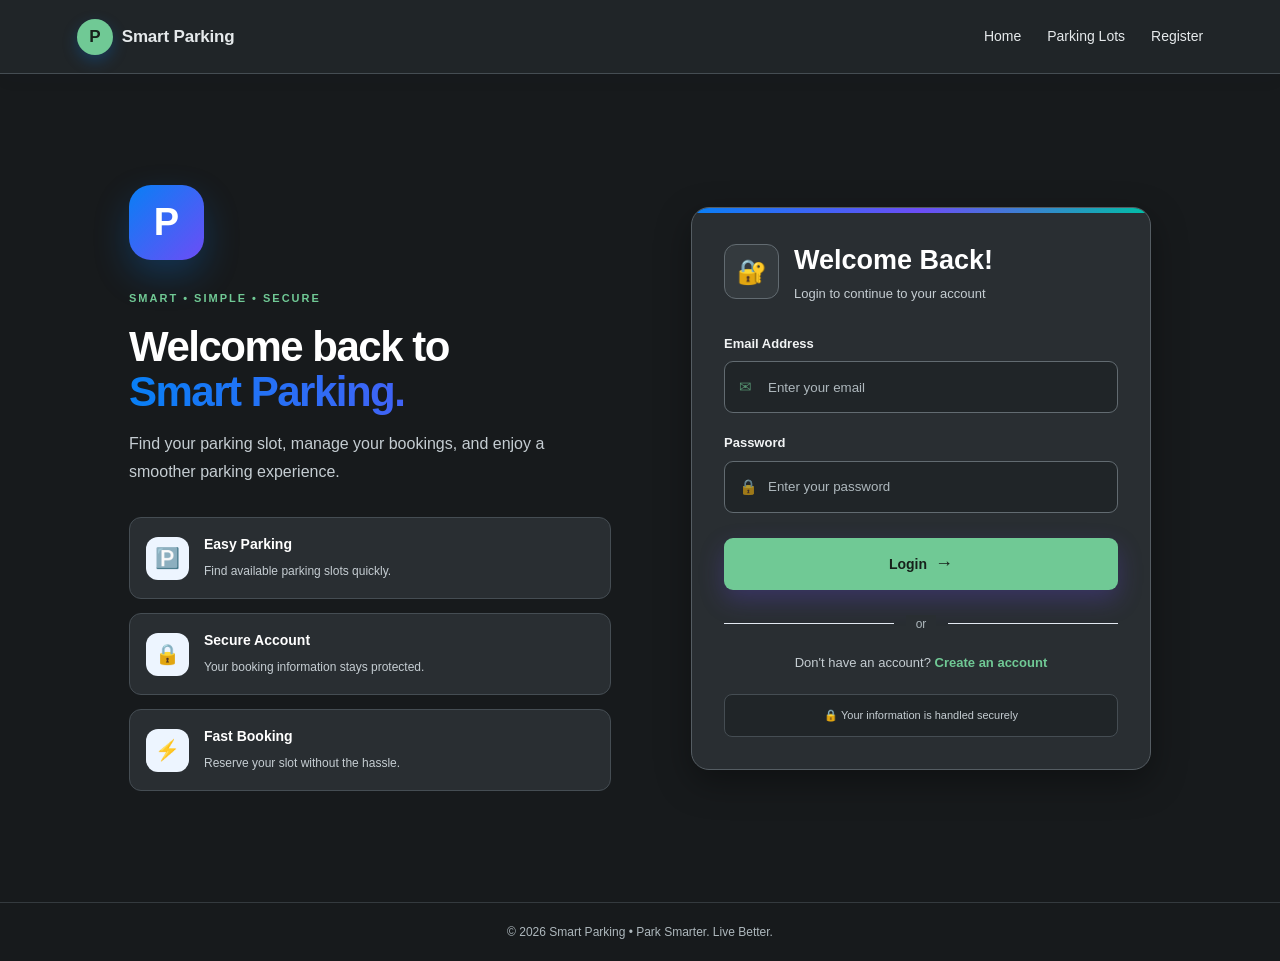
==== commit 5320457b: "Update SmartParking frontend design and functionality" ====
--- a/src/main/resources/static/admin.html
+++ b/src/main/resources/static/admin.html
@@ -8,7 +8,7 @@
 
     <title>Admin Dashboard | Smart Parking</title>
 
-    <link rel="stylesheet" href="style.css">
+    <link rel="stylesheet" href="./style.css?v=2">
 </head>
 
 
@@ -75,9 +75,7 @@
                 ADMIN PANEL
             </span>
 
-            <h1>
-                Parking Management
-            </h1>
+            <h1>Parking Management</h1>
 
             <p>
                 Manage parking locations, slots and reservations
--- a/src/main/resources/static/style.css
+++ b/src/main/resources/static/style.css
@@ -975,22 +975,34 @@
     border-color:var(--green);
 }
 
-.parking-slot-grid{
-    display:grid;
-    grid-template-columns:
-        repeat(auto-fill, minmax(240px, 1fr));
-    gap:20px;
-    margin-top:20px;
-}
-
-.parking-slot-card{
-    border:1px solid #dbe5ef;
-    border-radius:12px;
-    padding:18px;
-    background:#fff;
-    text-align:center;
-    box-shadow:0 4px 12px rgba(0,0,0,.05);
-}
+/* REALISTIC PARKING SLOT SIZE */
+
+.parking-slot-grid {
+    display: grid;
+    grid-template-columns: repeat(auto-fill, minmax(110px, 130px));
+    gap: 14px;
+    margin-top: 20px;
+}
+
+.parking-slot-card {
+    width: 100%;
+    min-height: 115px;
+    box-sizing: border-box;
+    border: 1px solid #244767;
+    border-radius: 10px;
+    padding: 12px 8px;
+    background: #102a43;
+    color: #ffffff;
+    text-align: center;
+    box-shadow: 0 4px 12px rgba(0, 0, 0, 0.2);
+    transition: 0.3s ease;
+}
+
+.parking-slot-card:hover {
+    border-color: #38bdf8;
+    box-shadow: 0 0 15px rgba(56, 189, 248, 0.2);
+}
+
 
 .slot-number{
     font-size:26px;
@@ -11553,20 +11565,19 @@
     z-index: 2;
 }
 
-.hero-image-container {
+
+body.home-page .hero-image-container {
     position: relative;
-
-    width: min(530px, 100%);
-
-    border-radius: 30px;
-
+    width: 100%;
+    height: 440px;
+    transform: none;
+    aspect-ratio: 16 / 10;
     overflow: hidden;
-
-    border: 1px solid rgba(255,255,255,.16);
-
-    box-shadow:
-        0 35px 80px rgba(0,0,0,.35);
-}
+    border-radius: 24px;
+    border: 1px solid rgba(56, 189, 248, 0.35);
+    box-shadow: 0 0 45px rgba(0, 153, 255, 0.18);
+}
+
 
 .image-glow {
     position: absolute;
@@ -13021,3 +13032,2963 @@
         min-height: 130px;
     }
 }
+
+
+/* =========================================
+   SMART PARKING - DARK FUTURISTIC HOMEPAGE
+========================================= */
+
+body.home-page {
+    --blue: #38bdf8;
+    --dark: #020617;
+    --text: #e2e8f0;
+    --muted: #94a3b8;
+    --bg: #050b18;
+    --border: rgba(148, 163, 184, 0.16);
+    --shadow: 0 15px 45px rgba(0, 0, 0, 0.3);
+
+    background: #050b18;
+    color: #e2e8f0;
+}
+
+/* Navbar */
+.home-page .home-navbar {
+    background: rgba(5, 11, 24, 0.92);
+    border-bottom: 1px solid rgba(56, 189, 248, 0.15);
+    backdrop-filter: blur(16px);
+}
+
+.home-page .brand {
+    color: #f8fafc;
+    font-size: 19px;
+}
+
+.home-page .logo {
+    background: linear-gradient(135deg, #0ea5e9, #6366f1);
+    box-shadow: 0 0 20px rgba(14, 165, 233, 0.45);
+}
+
+.home-page .navbar nav a {
+    color: #94a3b8;
+    transition: 0.3s;
+}
+
+.home-page .navbar nav a:hover,
+.home-page .navbar nav .active {
+    color: #38bdf8;
+}
+
+.home-page .navbar nav .nav-btn {
+    background: linear-gradient(135deg, #0284c7, #2563eb) !important;
+    color: white !important;
+    border-radius: 9px;
+}
+
+/* Hero */
+.home-page .home-hero {
+    position: relative;
+    overflow: hidden;
+    background:
+        radial-gradient(ellipse at 80% 45%, rgba(14, 165, 233, 0.15), transparent 40%),
+        linear-gradient(135deg, #050b18, #0b1730);
+    color: #f8fafc;
+}
+
+.home-page .home-hero h1 {
+    color: #f8fafc;
+}
+
+.home-page .home-hero h1 span {
+    color: #38bdf8;
+}
+
+.home-page .home-hero-content p {
+    color: #a5b4c8;
+}
+
+.home-page .hero-badge {
+    color: #7dd3fc;
+    background: rgba(14, 165, 233, 0.1);
+    border: 1px solid rgba(56, 189, 248, 0.25);
+}
+
+.home-page .hero-glow {
+    opacity: 0.25;
+}
+
+/* Hero buttons */
+.home-page .home-primary-btn {
+    background: linear-gradient(135deg, #0284c7, #2563eb);
+    color: white;
+    box-shadow: 0 0 25px rgba(14, 165, 233, 0.25);
+}
+
+.home-page .home-outline-btn {
+    color: #e2e8f0;
+    border: 1px solid rgba(148, 163, 184, 0.35);
+    background: rgba(255, 255, 255, 0.03);
+}
+
+/* Search panel */
+.home-page .home-search-wrapper {
+    background: #050b18;
+}
+
+.home-page .home-search-panel {
+    background: rgba(15, 27, 48, 0.95);
+    border: 1px solid rgba(56, 189, 248, 0.2);
+    box-shadow: 0 20px 60px rgba(0, 0, 0, 0.35);
+}
+
+.home-page .search-panel-heading h2 {
+    color: #f8fafc;
+}
+
+.home-page .search-panel-heading span {
+    color: #38bdf8;
+}
+
+.home-page .home-search-field label {
+    color: #cbd5e1;
+}
+
+.home-page .search-input {
+    background: #081426;
+    border: 1px solid #263b56;
+    border-radius: 10px;
+}
+
+.home-page .search-input input,
+.home-page .search-input select {
+    background: transparent;
+    color: #e2e8f0;
+    border: none;
+    box-shadow: none;
+}
+
+.home-page .search-input option {
+    background: #0f1b30;
+    color: white;
+}
+
+.home-page .home-search-button {
+    background: linear-gradient(135deg, #0284c7, #2563eb);
+    color: white;
+}
+
+/* Sections */
+.home-page .home-how-section,
+.home-page .home-benefits-section {
+    background: #050b18;
+}
+
+.home-page .home-section-heading h2,
+.home-page .home-benefits-content h2 {
+    color: #f8fafc;
+}
+
+.home-page .home-section-heading p,
+.home-page .home-benefits-content p {
+    color: #94a3b8;
+}
+
+.home-page .home-section-heading > span,
+.home-page .benefits-label {
+    color: #38bdf8;
+}
+
+/* Step cards */
+.home-page .home-step-card,
+.home-page .benefit-card {
+    background: linear-gradient(145deg, #101e35, #0a1426);
+    border: 1px solid rgba(56, 189, 248, 0.15);
+    color: #e2e8f0;
+    box-shadow: 0 12px 35px rgba(0, 0, 0, 0.2);
+    transition: 0.3s;
+}
+
+.home-page .home-step-card:hover,
+.home-page .benefit-card:hover {
+    transform: translateY(-6px);
+    border-color: rgba(56, 189, 248, 0.55);
+    box-shadow: 0 15px 40px rgba(14, 165, 233, 0.12);
+}
+
+.home-page .home-step-card h3,
+.home-page .benefit-card strong {
+    color: #f8fafc;
+}
+
+.home-page .home-step-card p,
+.home-page .benefit-card span {
+    color: #94a3b8;
+}
+
+.home-page .home-step-card > span {
+    color: #38bdf8;
+}
+
+/* Benefits */
+.home-page .benefits-grid {
+    color: #e2e8f0;
+}
+
+/* Final CTA */
+.home-page .home-final-cta {
+    background:
+        radial-gradient(ellipse at center, rgba(14, 165, 233, 0.2), transparent 65%),
+        #0b1730;
+}
+
+.home-page .cta-content h2 {
+    color: #f8fafc;
+}
+
+.home-page .cta-content p {
+    color: #a5b4c8;
+}
+
+.home-page .final-cta-button {
+    background: linear-gradient(135deg, #0284c7, #2563eb);
+    color: white;
+}
+
+/* Footer */
+.home-page .home-footer {
+    background: #030814;
+    border-top: 1px solid rgba(56, 189, 248, 0.15);
+    color: #94a3b8;
+}
+
+.home-page .home-footer strong {
+    color: #f8fafc;
+}
+
+.home-page .footer-links a:hover {
+    color: #38bdf8;
+}
+
+/* Mobile navbar */
+@media (max-width: 650px) {
+    .home-page .navbar nav {
+        background: #0b1730;
+        border-bottom: 1px solid rgba(56, 189, 248, 0.2);
+    }
+
+    .home-page .navbar nav a {
+        color: #e2e8f0;
+    }
+
+    .home-page .menu-btn {
+        color: #38bdf8;
+    }
+}
+
+/* ==========================================
+   SMART PARKING - DARK FUTURISTIC HOMEPAGE
+   ========================================== */
+
+body.home-page {
+    background: #020617;
+    color: #e2e8f0;
+}
+
+/* NAVBAR */
+body.home-page .home-navbar {
+    background: rgba(2, 6, 23, 0.95);
+    border-bottom: 1px solid rgba(56, 189, 248, 0.18);
+}
+
+body.home-page .home-navbar .brand,
+body.home-page .home-navbar nav a {
+    color: #e2e8f0;
+}
+
+body.home-page .home-navbar nav a:hover,
+body.home-page .home-navbar nav a.active {
+    color: #38bdf8;
+}
+
+/* HERO */
+body.home-page .home-hero {
+    background:
+        radial-gradient(ellipse at 80% 40%, rgba(14, 165, 233, 0.16), transparent 40%),
+        radial-gradient(ellipse at 10% 80%, rgba(37, 99, 235, 0.12), transparent 40%),
+        linear-gradient(135deg, #020617, #0b1730, #082f49);
+    color: #f8fafc;
+}
+
+body.home-page .home-hero h1,
+body.home-page .home-hero h1 span {
+    color: #f8fafc;
+}
+
+body.home-page .home-hero h1 span {
+    color: #38bdf8;
+}
+
+body.home-page .home-hero-content p {
+    color: #a5b4c8;
+}
+
+body.home-page .hero-badge {
+    color: #7dd3fc;
+    background: rgba(14, 165, 233, 0.12);
+    border: 1px solid rgba(56, 189, 248, 0.3);
+}
+
+/* HERO BUTTONS */
+body.home-page .home-primary-btn,
+body.home-page .home-search-button,
+body.home-page .benefits-button,
+body.home-page .final-cta-button {
+    background: linear-gradient(135deg, #0284c7, #2563eb);
+    color: white;
+    border: 1px solid rgba(56, 189, 248, 0.4);
+    box-shadow: 0 0 22px rgba(14, 165, 233, 0.2);
+}
+
+body.home-page .home-outline-btn {
+    background: rgba(15, 23, 42, 0.7);
+    color: #e0f2fe;
+    border: 1px solid #334155;
+}
+
+/* TRUST ITEMS */
+body.home-page .home-trust-item strong {
+    color: #f1f5f9;
+}
+
+body.home-page .home-trust-item span {
+    color: #94a3b8;
+}
+
+/* SEARCH PANEL */
+body.home-page .home-search-wrapper {
+    background: #020617;
+}
+
+body.home-page .home-search-panel {
+    background: #0f172a;
+    border: 1px solid #1e3a5f;
+    box-shadow: 0 15px 50px rgba(0, 0, 0, 0.4);
+}
+
+body.home-page .search-panel-heading h2 {
+    color: #f8fafc;
+}
+
+body.home-page .search-panel-heading span,
+body.home-page .home-search-field label {
+    color: #94a3b8;
+}
+
+body.home-page .search-input {
+    background: #020617;
+    border: 1px solid #334155;
+    border-radius: 10px;
+}
+
+body.home-page .search-input input,
+body.home-page .search-input select {
+    background: transparent;
+    color: #f8fafc;
+}
+
+body.home-page .search-input input:focus,
+body.home-page .search-input select:focus {
+    outline: none;
+    border-color: #38bdf8;
+}
+
+/* SECTIONS */
+body.home-page .home-how-section {
+    background: #050b18;
+}
+
+body.home-page .home-section-heading h2,
+body.home-page .home-benefits-content h2 {
+    color: #f8fafc;
+}
+
+body.home-page .home-section-heading p,
+body.home-page .home-benefits-content p {
+    color: #94a3b8;
+}
+
+body.home-page .home-section-heading > span,
+body.home-page .benefits-label {
+    color: #38bdf8;
+}
+
+/* HOW IT WORKS CARDS */
+body.home-page .home-step-card,
+body.home-page .benefit-card {
+    background: linear-gradient(145deg, #0f172a, #111e35);
+    border: 1px solid #243b55;
+    color: #e2e8f0;
+    box-shadow: 0 10px 30px rgba(0, 0, 0, 0.25);
+}
+
+body.home-page .home-step-card h3,
+body.home-page .benefit-card strong {
+    color: #f8fafc;
+}
+
+body.home-page .home-step-card p,
+body.home-page .home-step-card > span,
+body.home-page .benefit-card > span {
+    color: #94a3b8;
+}
+
+body.home-page .home-step-card:hover,
+body.home-page .benefit-card:hover {
+    border-color: #0ea5e9;
+    box-shadow: 0 0 25px rgba(14, 165, 233, 0.15);
+}
+
+/* BENEFITS */
+body.home-page .home-benefits-section {
+    background: #020617;
+}
+
+body.home-page .home-benefits-content h2 span {
+    color: #38bdf8;
+}
+
+/* FINAL CTA */
+body.home-page .home-final-cta {
+    background:
+        radial-gradient(ellipse at 50% 100%, rgba(14, 165, 233, 0.2), transparent 55%),
+        linear-gradient(135deg, #0b1730, #020617);
+    border-top: 1px solid #1e3a5f;
+}
+
+body.home-page .cta-content h2 {
+    color: #f8fafc;
+}
+
+body.home-page .cta-content p {
+    color: #94a3b8;
+}
+
+body.home-page .cta-content > span {
+    color: #38bdf8;
+}
+
+/* FOOTER */
+body.home-page .home-footer {
+    background: #01040d;
+    border-top: 1px solid #1e293b;
+    color: #94a3b8;
+}
+
+body.home-page .home-footer strong {
+    color: #f8fafc;
+}
+
+body.home-page .home-footer a {
+    color: #94a3b8;
+}
+
+body.home-page .home-footer a:hover {
+    color: #38bdf8;
+}
+
+/* MOBILE NAVBAR */
+@media (max-width: 768px) {
+    body.home-page .home-navbar nav {
+        background: #0f172a;
+        border: 1px solid #1e3a5f;
+    }
+
+    body.home-page .home-navbar nav a {
+        color: #e2e8f0;
+    }
+}
+/* DARK FUTURISTIC CARD POLISH */
+
+body.home-page .home-step-card .step-number {
+    color: #38bdf8;
+    opacity: 0.75;
+}
+
+body.home-page .home-step-card:hover {
+    transform: translateY(-8px);
+    border-color: #38bdf8;
+    box-shadow: 0 0 25px rgba(56, 189, 248, 0.2);
+    transition: all 0.3s ease;
+}
+
+body.home-page .home-step-card {
+    transition: all 0.3s ease;
+}
+
+
+/* =========================================
+   SMART PARKING - CINEMATIC HERO DESIGN
+========================================= */
+
+body.home-page .home-hero {
+    position: relative;
+    display: grid;
+    grid-template-columns: 1fr 1fr;
+    align-items: center;
+    gap: 45px;
+    min-height: 680px;
+    padding: 90px 7%;
+    overflow: hidden;
+    background:
+        radial-gradient(circle at 80% 45%, rgba(0, 153, 255, 0.16), transparent 38%),
+        linear-gradient(120deg, #030914, #07182b 65%, #020711);
+}
+
+body.home-page .home-hero-content {
+    position: relative;
+    z-index: 3;
+}
+
+body.home-page .home-hero-content h1 {
+    color: #ffffff;
+    font-size: clamp(42px, 5vw, 66px);
+    line-height: 1.12;
+    font-weight: 800;
+    margin: 25px 0;
+}
+
+body.home-page .home-hero-content h1 span {
+    display: block;
+    color: #38bdf8;
+    text-shadow: 0 0 25px rgba(56, 189, 248, 0.3);
+}
+
+body.home-page .home-hero-content p {
+    color: #a9bdd2;
+    font-size: 16px;
+    line-height: 1.8;
+    max-width: 490px;
+}
+
+body.home-page .home-hero-visual {
+    position: relative;
+    z-index: 2;
+    width: 100%;
+}
+
+body.home-page .hero-image-container {
+    position: relative;
+    width: 115%;
+    height: 560px;
+    overflow: hidden;
+    border-radius: 24px;
+    border: 1px solid rgba(56, 189, 248, 0.45);
+    box-shadow: 0 0 60px rgba(0, 153, 255, 0.25);
+    transform: translateX(-5%);
+}
+
+body.home-page .home-hero-visual {
+    width: 100%;
+    min-width: 0;
+}
+
+body.home-page .home-parking-image {
+    width: 100%;
+    height: 100%;
+    object-fit: cover;
+    object-position: center;
+    display: block;
+}
+
+body.home-page .home-parking-image {
+    width: 100%;
+    height: 100%;
+    object-fit: cover;
+    display: block;
+}
+
+body.home-page .image-overlay {
+    position: absolute;
+    inset: 0;
+    background: linear-gradient(
+        0deg,
+        rgba(2, 8, 20, 0.85),
+        transparent 55%
+    );
+}
+
+body.home-page .hero-floating-card {
+    position: absolute;
+    z-index: 4;
+    background: rgba(8, 25, 43, 0.92);
+    border: 1px solid rgba(56, 189, 248, 0.35);
+    border-radius: 14px;
+    padding: 15px 18px;
+    color: white;
+    box-shadow: 0 10px 35px rgba(0, 0, 0, 0.4);
+    backdrop-filter: blur(12px);
+}
+
+body.home-page .card-top {
+    top: -25px;
+    left: -25px;
+}
+
+body.home-page .card-bottom {
+    bottom: -25px;
+    right: -20px;
+}
+
+body.home-page .hero-floating-card span {
+    display: block;
+    color: #9bb4cb;
+    font-size: 12px;
+    margin-top: 5px;
+}
+
+body.home-page .image-parking-badge {
+    position: absolute;
+    top: 20px;
+    left: 20px;
+    z-index: 2;
+    color: white;
+    background: rgba(3, 15, 30, 0.8);
+    padding: 9px 14px;
+    border-radius: 30px;
+    font-size: 11px;
+    letter-spacing: 1px;
+}
+
+body.home-page .image-info-card {
+    position: absolute;
+    bottom: 20px;
+    left: 22px;
+    right: 22px;
+    z-index: 2;
+    color: white;
+}
+
+body.home-page .image-info-card strong {
+    display: block;
+    font-size: 20px;
+}
+
+body.home-page .image-info-card small {
+    color: #38bdf8;
+}
+
+body.home-page .hero-glow {
+    pointer-events: none;
+}
+
+/* Mobile layout */
+
+@media (max-width: 850px) {
+    body.home-page .home-hero {
+        grid-template-columns: 1fr;
+        gap: 65px;
+        padding: 75px 6%;
+    }
+
+    body.home-page .hero-image-container {
+        height: 350px;
+    }
+
+    body.home-page .card-top {
+        left: 5px;
+    }
+
+    body.home-page .card-bottom {
+        right: 5px;
+    }
+}
+
+@media (max-width: 480px) {
+    body.home-page .home-hero-content h1 {
+        font-size: 42px;
+    }
+
+    body.home-page .hero-image-container {
+        height: 280px;
+    }
+}
+
+/* CINEMATIC PARKING IMAGE EFFECT */
+
+body.home-page .hero-image-container::after {
+    content: "";
+    position: absolute;
+    inset: 0;
+    pointer-events: none;
+    background:
+        linear-gradient(
+            120deg,
+            rgba(0, 170, 255, 0.12),
+            transparent 45%,
+            rgba(0, 40, 100, 0.2)
+        );
+}
+
+body.home-page .hero-image-container {
+    box-shadow:
+        0 0 30px rgba(0, 170, 255, 0.18),
+        0 0 80px rgba(0, 100, 255, 0.12);
+}
+
+
+/* FUTURISTIC HERO BUTTONS */
+
+body.home-page .home-hero-actions a {
+    display: inline-flex;
+    align-items: center;
+    justify-content: center;
+    padding: 15px 28px;
+    border-radius: 10px;
+    font-weight: 700;
+    text-decoration: none;
+    transition: all 0.3s ease;
+}
+
+body.home-page .home-hero-actions a:first-child {
+    background: linear-gradient(135deg, #0284c7, #38bdf8);
+    color: white;
+    border: 1px solid #38bdf8;
+    box-shadow: 0 0 20px rgba(56, 189, 248, 0.25);
+}
+
+body.home-page .home-hero-actions a:first-child:hover {
+    transform: translateY(-4px);
+    box-shadow: 0 0 30px rgba(56, 189, 248, 0.6);
+}
+
+body.home-page .home-hero-actions a:last-child {
+    background: rgba(8, 25, 43, 0.7);
+    color: #38bdf8;
+    border: 1px solid rgba(56, 189, 248, 0.5);
+}
+
+body.home-page .home-hero-actions a:last-child:hover {
+    background: rgba(56, 189, 248, 0.12);
+    transform: translateY(-4px);
+    box-shadow: 0 0 22px rgba(56, 189, 248, 0.25);
+}
+
+/* FIX CAR IMAGE SIZE */
+
+body.home-page .hero-image-container {
+    width: 100% !important;
+    max-width: 500px;
+    height: 360px !important;
+    transform: none !important;
+    margin: 0 auto;
+    box-sizing: border-box;
+}
+
+body.home-page .home-parking-image {
+    width: 100%;
+    height: 100%;
+    object-fit: cover;
+    object-position: center;
+}
+
+/* DARK FUTURISTIC SEARCH PANEL */
+
+body.home-page .home-search-panel {
+    background: #08182b;
+    border: 1px solid rgba(56, 189, 248, 0.25);
+    border-radius: 18px;
+    padding: 28px;
+    box-shadow: 0 12px 35px rgba(0, 0, 0, 0.25);
+}
+
+body.home-page .home-search-panel label {
+    color: #dbeafe;
+    font-weight: 600;
+}
+
+/* Keep inputs readable and easy to use */
+body.home-page .home-search-panel input,
+body.home-page .home-search-panel select {
+    background: #ffffff;
+    color: #172b42;
+    border: 1px solid #cbd5e1;
+    border-radius: 8px;
+    padding: 12px;
+}
+
+body.home-page .home-search-panel input:focus,
+body.home-page .home-search-panel select:focus {
+    border-color: #0ea5e9;
+    outline: 2px solid rgba(14, 165, 233, 0.2);
+}
+
+/* DARK INPUT FIELDS */
+
+body.home-page .home-search-panel input,
+body.home-page .home-search-panel select {
+    background-color: #102a43 !important;
+    color: #ffffff !important;
+    border: 1px solid #38bdf8 !important;
+    border-radius: 8px;
+}
+
+body.home-page .home-search-panel input::placeholder {
+    color: #a8bfd4;
+}
+
+body.home-page .home-search-panel input:focus,
+body.home-page .home-search-panel select:focus {
+    outline: none;
+    box-shadow: 0 0 12px rgba(56, 189, 248, 0.3);
+}
+
+/* FUTURISTIC FIND PARKING BUTTON */
+
+body.home-page .home-search-panel button {
+    background: linear-gradient(135deg, #0284c7, #38bdf8);
+    color: #ffffff;
+    border: 1px solid #38bdf8;
+    border-radius: 10px;
+    padding: 13px 26px;
+    font-weight: 700;
+    cursor: pointer;
+    transition: all 0.3s ease;
+    box-shadow: 0 0 15px rgba(56, 189, 248, 0.2);
+}
+
+body.home-page .home-search-panel button:hover {
+    transform: translateY(-3px);
+    box-shadow: 0 0 25px rgba(56, 189, 248, 0.5);
+}
+
+/* SAME COLOR FOR ALL SEARCH FIELDS */
+
+body.home-page .home-search-panel input,
+body.home-page .home-search-panel select {
+    background: #102a43 !important;
+    color: #ffffff !important;
+    border: 1px solid #24445f !important;
+    border-radius: 8px;
+}
+
+body.home-page .home-search-panel input:focus,
+body.home-page .home-search-panel select:focus {
+    background: #102a43 !important;
+    border-color: #38bdf8 !important;
+    outline: none;
+    box-shadow: none;
+}
+
+/* SEARCH FIELD LABELS */
+
+body.home-page .home-search-panel label {
+    color: #dbeafe;
+    font-size: 14px;
+    font-weight: 600;
+    letter-spacing: 0.3px;
+    margin-bottom: 9px;
+    display: block;
+}
+
+/* SEARCH PANEL HEADING */
+
+body.home-page .home-search-panel h2 {
+    color: #ffffff;
+    font-size: 25px;
+    font-weight: 700;
+    letter-spacing: 0.4px;
+    margin-bottom: 22px;
+}
+
+/* DARK FUTURISTIC HOW IT WORKS SECTION */
+
+body.home-page .home-how-section {
+    background: linear-gradient(135deg, #030914, #07182b);
+    color: #ffffff;
+}
+
+body.home-page .home-how-section h2 {
+    color: #ffffff;
+}
+
+body.home-page .home-step-card {
+    background: linear-gradient(145deg, #0b2035, #102a43);
+    border: 1px solid rgba(56, 189, 248, 0.25);
+    border-radius: 16px;
+    color: #ffffff;
+    transition: all 0.3s ease;
+}
+
+body.home-page .home-step-card h3 {
+    color: #ffffff;
+}
+
+body.home-page .home-step-card p {
+    color: #a9bdd2;
+}
+
+body.home-page .home-step-card:hover {
+    transform: translateY(-7px);
+    border-color: #38bdf8;
+    box-shadow: 0 0 22px rgba(56, 189, 248, 0.2);
+}
+
+/* HOW IT WORKS - LINK CARDS */
+
+body.home-page a.home-step-card {
+    background: linear-gradient(145deg, #0b2035, #102a43) !important;
+    border: 1px solid rgba(56, 189, 248, 0.3) !important;
+    border-radius: 16px;
+    color: #ffffff !important;
+    text-decoration: none;
+    transition: all 0.3s ease;
+}
+
+body.home-page a.home-step-card h3 {
+    color: #ffffff !important;
+}
+
+body.home-page a.home-step-card p {
+    color: #a9bdd2 !important;
+}
+
+body.home-page a.home-step-card:hover {
+    transform: translateY(-7px);
+    border-color: #38bdf8 !important;
+    box-shadow: 0 0 22px rgba(56, 189, 248, 0.2);
+}
+
+/* FINAL HOW IT WORKS CARD DESIGN */
+
+body.home-page a.home-step-card {
+    background: #0b2035 !important;
+    background-image: none !important;
+    border: 1px solid #164767 !important;
+    border-radius: 18px !important;
+    color: #ffffff !important;
+    box-shadow: 0 8px 25px rgba(0, 0, 0, 0.3) !important;
+    text-decoration: none !important;
+}
+
+body.home-page a.home-step-card h3 {
+    color: #ffffff !important;
+}
+
+body.home-page a.home-step-card p {
+    color: #b5c9dc !important;
+}
+
+body.home-page a.home-step-card:hover {
+    border-color: #38bdf8 !important;
+    box-shadow: 0 0 25px rgba(56, 189, 248, 0.2) !important;
+    transform: translateY(-6px);
+}
+
+
+/* HOW IT WORKS NUMBERS AND ICONS */
+
+body.home-page a.home-step-card .step-number {
+    color: #38bdf8 !important;
+    border-radius: 12px;
+}
+
+body.home-page a.home-step-card .step-icon {
+    color: #38bdf8 !important;
+}
+
+/* BENEFITS - MATCH HOW IT WORKS */
+
+body.home-page .home-benefits-section {
+    background: #0b2035 !important;
+    color: #ffffff !important;
+}
+
+body.home-page .home-benefits-section h2 {
+    color: #ffffff !important;
+}
+
+body.home-page .home-benefits-section p {
+    color: #b5c9dc !important;
+}
+
+/* PARKSMART BRAND LOGO */
+
+body.home-page .home-navbar span {
+    font-size: 25px;
+    font-weight: 900;
+    letter-spacing: 1px;
+}
+
+body.home-page .home-navbar span:first-child {
+    color: #ffffff;
+}
+
+body.home-page .home-navbar span:last-child {
+    color: #38bdf8;
+}
+
+/* PARKSMART PARKING LOTS NAVBAR */
+
+body.parking-lots-page .navbar {
+    background: #08182b !important;
+    border-bottom: 1px solid rgba(56, 189, 248, 0.25);
+}
+
+body.parking-lots-page .brand {
+    color: #ffffff !important;
+    text-decoration: none;
+    display: flex;
+    align-items: center;
+    gap: 10px;
+}
+
+body.parking-lots-page .brand-name {
+    font-size: 23px;
+    font-weight: 900;
+    letter-spacing: 1px;
+}
+
+body.parking-lots-page .brand-name span:first-child {
+    color: #ffffff;
+}
+
+body.parking-lots-page .brand-name span:last-child {
+    color: #38bdf8;
+}
+
+body.parking-lots-page .navbar nav a {
+    color: #dbeafe;
+}
+
+body.parking-lots-page .navbar nav a:hover,
+body.parking-lots-page .navbar nav a.active {
+    color: #38bdf8;
+}
+
+/* PARKING LOTS PAGE BACKGROUND */
+
+body.parking-lots-page {
+    background: #0b2035 !important;
+    color: #ffffff;
+}
+
+body.parking-lots-page .parking-lots-container {
+    background: transparent;
+}
+
+body.parking-lots-page .parking-lots-header h1 {
+    color: #ffffff;
+}
+
+body.parking-lots-page .parking-lots-header h1 span {
+    color: #38bdf8;
+}
+
+body.parking-lots-page .parking-lots-header p {
+    color: #b5c9dc;
+}
+
+body.parking-lots-page .eyebrow {
+    color: #38bdf8;
+}
+.parking-slot-card {
+    outline: 5px solid red !important;
+}
+/* REALISTIC COMPACT PARKING SLOTS */
+
+body.booking-page .parking-lanes {
+    display: grid;
+    grid-template-columns: repeat(auto-fill, minmax(85px, 100px));
+    justify-content: center;
+    gap: 12px;
+    padding: 25px 15px;
+    background: #102a43;
+    border: 1px solid #24445f;
+    border-radius: 12px;
+}
+
+body.booking-page .parking-slot {
+    width: 100%;
+    min-height: 125px;
+    padding: 10px 5px;
+    border: 2px solid #38bdf8;
+    border-radius: 8px;
+    display: flex;
+    flex-direction: column;
+    align-items: center;
+    justify-content: center;
+    gap: 7px;
+    background: #123c50;
+    color: white;
+    text-align: center;
+    box-shadow: none;
+    cursor: pointer;
+}
+
+body.booking-page .parking-slot .slot-number {
+    font-size: 17px;
+    font-weight: 800;
+}
+
+body.booking-page .parking-slot .slot-type {
+    font-size: 10px;
+    font-weight: 600;
+}
+
+body.booking-page .parking-slot.available {
+    border-color: #22c55e;
+    background: #123d38;
+}
+
+body.booking-page .parking-slot.booked {
+    border-color: #ef4444;
+    background: #49252d;
+    cursor: not-allowed;
+}
+
+body.booking-page .parking-slot.maintenance {
+    border-color: #f59e0b;
+    background: #49391e;
+    cursor: not-allowed;
+}
+
+/* PARKING AREA ROAD DESIGN */
+
+body.booking-page .parking-lanes {
+    position: relative;
+    background:
+        repeating-linear-gradient(
+            90deg,
+            transparent 0px,
+            transparent 107px,
+            rgba(255,255,255,0.18) 108px,
+            rgba(255,255,255,0.18) 110px
+        ),
+        #102a43;
+    border: 2px solid #456078;
+    padding: 30px 15px;
+}
+
+body.booking-page .parking-slot {
+    position: relative;
+    border-radius: 5px;
+    border-top: 3px solid rgba(255,255,255,0.7);
+    border-bottom: 3px solid rgba(255,255,255,0.7);
+}
+
+body.booking-page .parking-slot.available:hover {
+    transform: translateY(-4px);
+    box-shadow: 0 0 15px rgba(34,197,94,0.3);
+}
+/* REAL MALL PARKING GARAGE FLOOR */
+
+body.booking-page .parking-lanes {
+    background-color: #293746;
+
+    background-image:
+        linear-gradient(
+            90deg,
+            transparent 49.5%,
+            rgba(255,255,255,0.12) 50%,
+            transparent 50.5%
+        );
+
+    border: 2px solid #64748b;
+    border-radius: 10px;
+    padding: 35px 20px;
+
+    box-shadow:
+        inset 0 0 35px rgba(0,0,0,0.35),
+        0 8px 20px rgba(0,0,0,0.25);
+}
+
+/* PARKING BAY MARKINGS */
+
+body.booking-page .parking-slot {
+    border-radius: 4px;
+    border-left: 2px solid rgba(255,255,255,0.75);
+    border-right: 2px solid rgba(255,255,255,0.75);
+}
+
+/* GARAGE DRIVING AREA */
+
+body.booking-page .parking-entry,
+body.booking-page .parking-exit {
+    color: #38bdf8;
+    font-weight: 800;
+    letter-spacing: 2px;
+    text-align: center;
+    padding: 15px;
+}
+/* MALL PARKING DRIVING AISLE */
+
+body.booking-page .parking-lanes {
+    position: relative;
+    background-color: #293746;
+    background-image:
+        repeating-linear-gradient(
+            90deg,
+            transparent 0px,
+            transparent 105px,
+            rgba(255,255,255,0.5) 106px,
+            transparent 108px
+        );
+}
+
+/* ROAD MARKING */
+
+body.booking-page .parking-lanes::after {
+    content: "⬆       DRIVE AISLE       ⬇";
+    display: block;
+    width: 100%;
+    text-align: center;
+    color: #facc15;
+    font-size: 13px;
+    font-weight: 800;
+    letter-spacing: 3px;
+    padding: 18px 0;
+    margin-top: 15px;
+    border-top: 2px dashed rgba(255,255,255,0.5);
+}
+/* TWO-ROW MALL PARKING LAYOUT */
+
+body.booking-page .parking-lanes {
+    display: flex;
+    flex-direction: column;
+    gap: 0;
+    padding: 20px;
+    background: #293746;
+    border: 2px solid #64748b;
+    border-radius: 12px;
+}
+
+/* PARKING ROWS */
+
+body.booking-page .parking-row {
+    display: grid;
+    grid-template-columns: repeat(auto-fill, minmax(85px, 100px));
+    justify-content: center;
+    gap: 12px;
+    padding: 20px 5px;
+}
+
+/* CENTRAL DRIVING ROAD */
+
+body.booking-page .driving-aisle {
+    min-height: 85px;
+    display: flex;
+    align-items: center;
+    justify-content: space-around;
+    gap: 12px;
+    background: #182635;
+    border-top: 2px dashed #facc15;
+    border-bottom: 2px dashed #facc15;
+    color: #facc15;
+    font-size: 14px;
+    font-weight: 800;
+    letter-spacing: 3px;
+    text-align: center;
+}
+
+body.booking-page .driving-aisle span {
+    font-size: 25px;
+}
+
+/* COMPACT PARKING LOT CARDS */
+
+body.parking-lots-page .lot-grid {
+    grid-template-columns: repeat(auto-fit, minmax(240px, 280px));
+    justify-content: center;
+    gap: 22px;
+}
+
+body.parking-lots-page .lot-card {
+    max-width: 280px;
+    border-radius: 14px;
+}
+
+body.parking-lots-page .lot-image {
+    min-height: 115px;
+}
+
+body.parking-lots-page .mall-icon {
+    font-size: 36px;
+}
+
+body.parking-lots-page .lot-card-content {
+    padding: 15px;
+}
+
+body.parking-lots-page .lot-card h3 {
+    font-size: 19px;
+    margin: 8px 0;
+}
+
+body.parking-lots-page .lot-capacity {
+    margin: 12px 0;
+    padding: 9px;
+}
+
+body.parking-lots-page .lot-view-btn,
+body.parking-lots-page .lot-delete-btn {
+    padding: 10px;
+    font-size: 13px;
+}
+
+/* REALISTIC PARKING FACILITY CARDS */
+
+body.parking-lots-page .lot-card {
+    background: #f1f3f4;
+    color: #20262d;
+    border: 1px solid #cbd0d5;
+    border-radius: 12px;
+    overflow: hidden;
+    box-shadow: 0 5px 15px rgba(0, 0, 0, 0.22);
+    transition: 0.25s ease;
+}
+
+body.parking-lots-page .lot-card:hover {
+    transform: translateY(-4px);
+    box-shadow: 0 10px 22px rgba(0, 0, 0, 0.3);
+    border-color: #9ca3af;
+}
+
+body.parking-lots-page .lot-image {
+    min-height: 115px;
+    background:
+        repeating-linear-gradient(
+            90deg,
+            transparent 0 65px,
+            rgba(255,255,255,0.75) 66px 68px
+        ),
+        linear-gradient(135deg, #737b82, #343b42);
+}
+
+body.parking-lots-page .mall-tag {
+    color: #ffffff;
+    background: rgba(0,0,0,0.45);
+    padding: 6px 9px;
+    border-radius: 4px;
+}
+
+body.parking-lots-page .mall-icon {
+    color: white;
+    font-size: 34px;
+}
+
+body.parking-lots-page .lot-card-content {
+    padding: 15px;
+}
+
+body.parking-lots-page .lot-card-label {
+    color: #68737d;
+}
+
+body.parking-lots-page .lot-card h3 {
+    color: #20262d;
+}
+
+body.parking-lots-page .lot-meta {
+    color: #59636d;
+}
+
+body.parking-lots-page .lot-capacity {
+    background: #e1e5e8;
+    border: 1px solid #c4cbd1;
+    color: #4b5560;
+}
+
+body.parking-lots-page .lot-capacity strong {
+    color: #20262d;
+}
+
+body.parking-lots-page .lot-view-btn {
+    background: #303840;
+    color: #ffffff;
+    border: none;
+}
+
+body.parking-lots-page .lot-view-btn:hover {
+    background: #171c21;
+}
+
+body.parking-lots-page .lot-delete-btn {
+    background: #e5e7eb;
+    color: #991b1b;
+    border: 1px solid #d1d5db;
+}
+/* DARK REALISTIC PARKING CARDS */
+
+body.parking-lots-page .lot-card {
+    background: #292e32 !important;
+    color: #f5f5f5 !important;
+    border: 1px solid #555d63 !important;
+    border-radius: 12px;
+    overflow: hidden;
+    box-shadow: 0 8px 20px rgba(0, 0, 0, 0.35);
+}
+
+body.parking-lots-page .lot-card:hover {
+    transform: translateY(-5px);
+    border-color: #9ca3a8 !important;
+}
+
+body.parking-lots-page .lot-image {
+    min-height: 115px;
+    background:
+        repeating-linear-gradient(
+            90deg,
+            transparent 0 65px,
+            rgba(255,255,255,0.65) 66px 68px
+        ),
+        linear-gradient(135deg, #656b70, #353a3e) !important;
+}
+
+body.parking-lots-page .mall-tag {
+    color: #ffffff !important;
+    background: rgba(0,0,0,0.55);
+    padding: 6px 9px;
+    border-radius: 4px;
+}
+
+body.parking-lots-page .lot-card-label {
+    color: #b7c0c5 !important;
+}
+
+body.parking-lots-page .lot-card h3 {
+    color: #ffffff !important;
+}
+
+body.parking-lots-page .lot-meta {
+    color: #c2c8cc !important;
+}
+
+body.parking-lots-page .lot-capacity {
+    background: #383f44 !important;
+    border: 1px solid #596168 !important;
+    color: #d5dadd !important;
+}
+
+body.parking-lots-page .lot-capacity strong {
+    color: #ffffff !important;
+}
+
+body.parking-lots-page .lot-view-btn {
+    background: #454d53 !important;
+    color: #ffffff !important;
+    border: 1px solid #68727a !important;
+}
+
+body.parking-lots-page .lot-view-btn:hover {
+    background: #59636a !important;
+}
+
+body.parking-lots-page .lot-delete-btn {
+    background: #493333 !important;
+    color: #ffcccc !important;
+    border: 1px solid #754747 !important;
+}
+
+/* REALISTIC MALL PARKING DESIGN */
+
+body.booking-page .parking-lanes {
+    display: flex;
+    flex-direction: column;
+    gap: 0;
+    padding: 18px;
+    background: #3b4145 !important;
+    border: 2px solid #697176;
+    border-radius: 10px;
+    box-shadow: inset 0 0 25px rgba(0,0,0,0.3);
+}
+
+/* TWO PARKING ROWS */
+
+body.booking-page .parking-row {
+    display: grid;
+    grid-template-columns: repeat(auto-fit, minmax(65px, 82px));
+    justify-content: center;
+    gap: 8px;
+    padding: 15px 5px;
+}
+
+/* PARKING BAYS */
+
+body.booking-page .parking-slot {
+    min-height: 100px;
+    padding: 7px 3px;
+    border-radius: 4px;
+    border-top: 2px solid rgba(255,255,255,0.8);
+    border-bottom: 2px solid rgba(255,255,255,0.8);
+    color: white;
+    font-size: 12px;
+    box-shadow: none;
+    transform: none;
+}
+
+/* AVAILABLE */
+
+body.booking-page .parking-slot.available {
+    background: #28543e;
+    border-color: #70c995;
+}
+
+/* BOOKED */
+
+body.booking-page .parking-slot.booked {
+    background: #633b3b;
+    border-color: #d98787;
+}
+
+/* MAINTENANCE */
+
+body.booking-page .parking-slot.maintenance {
+    background: #68552e;
+    border-color: #e8c46c;
+}
+
+/* CENTRAL DRIVING ROAD */
+
+body.booking-page .driving-aisle {
+    min-height: 65px;
+    display: flex;
+    align-items: center;
+    justify-content: space-around;
+    background: #24292d;
+    border-top: 2px dashed #e5e5e5;
+    border-bottom: 2px dashed #e5e5e5;
+    color: #f1f1f1;
+    font-size: 13px;
+    font-weight: 800;
+    letter-spacing: 2px;
+}
+
+/* REMOVE OLD EXTRA ROAD LABEL */
+
+body.booking-page .parking-lanes::after {
+    content: none !important;
+}
+/* PARKING SLOT VEHICLE DETAILS */
+
+body.booking-page .slot-car {
+    font-size: 25px;
+    line-height: 1;
+    margin: 5px 0;
+    filter: grayscale(0.3);
+}
+
+body.booking-page .parking-slot .slot-number {
+    font-size: 14px;
+    font-weight: 800;
+    color: #ffffff;
+}
+
+body.booking-page .parking-slot .slot-type {
+    font-size: 9px;
+    font-weight: 700;
+    letter-spacing: 0.5px;
+    color: #e5e7eb;
+}
+
+body.booking-page .parking-slot.available:hover {
+    transform: translateY(-3px);
+    box-shadow: 0 5px 12px rgba(0, 0, 0, 0.3);
+}
+/* REALISTIC GARAGE DRIVE AISLE */
+
+body.booking-page .driving-aisle {
+    min-height: 75px;
+    position: relative;
+    background: #202529;
+    border-top: 2px dashed #d6d6d6;
+    border-bottom: 2px dashed #d6d6d6;
+    color: #facc15;
+    font-size: 13px;
+    font-weight: 800;
+    letter-spacing: 3px;
+}
+
+body.booking-page .driving-aisle span {
+    font-size: 24px;
+    color: #facc15;
+}
+
+/* REALISTIC GARAGE DRIVE AISLE */
+
+body.booking-page .driving-aisle {
+    min-height: 75px;
+    position: relative;
+    background: #202529;
+    border-top: 2px dashed #d6d6d6;
+    border-bottom: 2px dashed #d6d6d6;
+    color: #facc15;
+    font-size: 13px;
+    font-weight: 800;
+    letter-spacing: 3px;
+}
+
+body.booking-page .driving-aisle span {
+    font-size: 24px;
+    color: #facc15;
+}
+/* BOOKING HEADING POLISH */
+
+body.booking-page .booking-heading {
+    text-align: center;
+    max-width: 750px;
+    margin: 35px auto 30px;
+}
+
+body.booking-page .booking-heading h1 {
+    font-size: 38px;
+    line-height: 1.2;
+    margin: 12px 0;
+    letter-spacing: -1.2px;
+}
+
+body.booking-page .booking-heading p {
+    max-width: 580px;
+    margin: 12px auto 0;
+    color: #b8c2cc;
+    font-size: 15px;
+    line-height: 1.8;
+}
+
+body.booking-page .booking-heading .eyebrow {
+    display: inline-block;
+    margin-bottom: 5px;
+}
+/* BOOKING INFO AND FORM CARDS */
+
+body.booking-page .selected-lot-card,
+body.booking-page .booking-input-card,
+body.booking-page .slot-filter-card {
+    background: #292e32 !important;
+    border: 1px solid #555d63;
+    border-radius: 12px;
+    box-shadow: 0 5px 14px rgba(0,0,0,0.2);
+}
+
+body.booking-page .selected-lot-card {
+    padding: 18px;
+}
+
+body.booking-page .selected-lot-icon {
+    background: #3b4145;
+    border-radius: 12px;
+}
+
+body.booking-page .selected-lot-label {
+    color: #b7c0c5;
+}
+
+body.booking-page .booking-input-card label,
+body.booking-page .slot-filter-card label {
+    color: #e5e7eb;
+}
+
+/* PARKSMART PAYMENT PAGE */
+
+body.payment-page {
+    background: #24282b;
+    color: #f5f5f5;
+}
+
+body.payment-page .payment-heading {
+    max-width: 850px;
+    margin: 40px auto 30px;
+    display: flex;
+    align-items: center;
+    justify-content: space-between;
+    gap: 25px;
+}
+
+body.payment-page .payment-heading h1 {
+    font-family: "Trebuchet MS", sans-serif;
+    font-size: 38px;
+    font-weight: 800;
+    color: #fff;
+    line-height: 1.2;
+}
+
+body.payment-page .payment-heading h1 span {
+    color: #a7b3b9;
+}
+
+body.payment-page .payment-heading p {
+    color: #b8c2c8;
+    font-size: 15px;
+    line-height: 1.7;
+}
+
+body.payment-page .payment-shield {
+    font-size: 55px;
+    background: #292e32;
+    border: 1px solid #555d63;
+    border-radius: 18px;
+    padding: 20px;
+}
+
+/* PAYMENT MAIN CARD */
+
+body.payment-page .payment-card {
+    max-width: 720px;
+    margin: 25px auto;
+    padding: 28px;
+    background: #292e32;
+    border: 1px solid #555d63;
+    border-radius: 16px;
+    box-shadow: 0 10px 30px rgba(0,0,0,0.3);
+}
+
+body.payment-page .payment-card-header h2 {
+    color: #fff;
+    font-size: 23px;
+    font-weight: 800;
+}
+
+body.payment-page .payment-card-header p {
+    color: #b8c2c8;
+    font-size: 13px;
+}
+
+/* PAYMENT BOOKING DETAILS */
+
+body.payment-page .payment-booking-box {
+    background: #202528;
+    border: 1px solid #515a60;
+    border-radius: 12px;
+    padding: 18px;
+    margin: 22px 0;
+}
+
+body.payment-page .payment-box-title strong {
+    color: #fff;
+    font-size: 16px;
+}
+
+body.payment-page .payment-box-title small {
+    color: #b8c2c8;
+}
+
+body.payment-page #paymentBookingDetails {
+    color: #e5e7eb;
+    margin-top: 15px;
+    line-height: 1.8;
+}
+/* PAYMENT TEXT VISIBILITY */
+
+body.payment-page .payment-booking-box,
+body.payment-page #paymentBookingDetails {
+    color: #f5f5f5 !important;
+}
+
+body.payment-page #paymentBookingDetails strong,
+body.payment-page #paymentBookingDetails b {
+    color: #ffffff !important;
+}
+
+body.payment-page #paymentBookingDetails span,
+body.payment-page #paymentBookingDetails p,
+body.payment-page #paymentBookingDetails small {
+    color: #e2e8ec !important;
+}
+
+body.payment-page .payment-box-title strong {
+    color: #ffffff !important;
+}
+
+body.payment-page .payment-box-title small {
+    color: #d1d8dc !important;
+}
+/* PAYMENT METHOD OPTIONS */
+
+body.payment-page .payment-option {
+    background: #343a3e;
+    border: 1px solid #626b71;
+    border-radius: 10px;
+    padding: 15px;
+    margin: 12px 0;
+    transition: 0.25s ease;
+}
+
+body.payment-page .payment-option:hover {
+    background: #40474c;
+    border-color: #aab4ba;
+}
+
+body.payment-page .payment-option strong {
+    color: #ffffff;
+    font-size: 15px;
+}
+
+body.payment-page .payment-option small {
+    color: #d1d8dc;
+    font-size: 12px;
+}
+
+body.payment-page .payment-method-heading h3 {
+    color: #ffffff;
+}
+
+body.payment-page .payment-method-heading p {
+    color: #d1d8dc;
+}
+/* PAYMENT BUTTON */
+
+body.payment-page .payment-btn {
+    width: 100%;
+    padding: 16px;
+    margin-top: 20px;
+    background: #59636a;
+    color: #ffffff;
+    border: 1px solid #879198;
+    border-radius: 10px;
+    font-size: 16px;
+    font-weight: 800;
+    transition: 0.25s ease;
+}
+
+body.payment-page .payment-btn:hover {
+    background: #707b82;
+    transform: translateY(-2px);
+}
+
+/* PAYMENT SECURITY */
+
+body.payment-page .payment-security {
+    background: #202528;
+    border: 1px solid #515a60;
+    border-radius: 10px;
+    padding: 15px;
+    margin-top: 18px;
+}
+
+body.payment-page .payment-security strong {
+    color: #ffffff;
+}
+
+body.payment-page .payment-security small {
+    color: #d1d8dc;
+    line-height: 1.6;
+}
+/* PAYMENT STEPS */
+
+body.payment-page .payment-step {
+    background: #292e32;
+    border: 1px solid #555d63;
+    border-radius: 10px;
+    padding: 16px;
+}
+
+body.payment-page .payment-step > span {
+    background: #454d53;
+    color: #ffffff;
+    border: 1px solid #879198;
+    font-weight: 800;
+}
+
+body.payment-page .payment-step strong {
+    color: #ffffff;
+}
+
+body.payment-page .payment-step small {
+    color: #d1d8dc;
+}
+
+/* PAYMENT FOOTER */
+
+body.payment-page .payment-footer {
+    background: #1c2023;
+    border-top: 1px solid #4b5358;
+    color: #ffffff;
+}
+
+body.payment-page .payment-footer p,
+body.payment-page .payment-footer span {
+    color: #cbd2d6;
+}
+/* PARKSMART BOOKING CONFIRMATION PAGE */
+
+body.confirmation-page {
+    background: #24282b;
+    color: #f5f5f5;
+}
+
+body.confirmation-page .confirmation-card {
+    background: #292e32;
+    border: 1px solid #555d63;
+    border-radius: 18px;
+    box-shadow: 0 12px 30px rgba(0, 0, 0, 0.3);
+}
+
+body.confirmation-page .confirmation-card h1 {
+    color: #ffffff;
+    font-family: "Trebuchet MS", sans-serif;
+    font-size: 36px;
+    font-weight: 800;
+}
+
+body.confirmation-page .confirmation-subtitle {
+    color: #d1d8dc;
+    font-size: 15px;
+    line-height: 1.8;
+}
+
+body.confirmation-page .confirmation-eyebrow {
+    color: #aeb9bf;
+    font-size: 11px;
+    font-weight: 800;
+    letter-spacing: 2px;
+}
+/* CONFIRMATION BOOKING DETAILS */
+
+body.confirmation-page .confirmation-details-box {
+    background: #202528;
+    border: 1px solid #555d63;
+    border-radius: 12px;
+    padding: 20px;
+}
+
+body.confirmation-page .details-header h2 {
+    color: #ffffff;
+    font-size: 21px;
+    font-weight: 800;
+}
+
+body.confirmation-page .details-label {
+    color: #c1cbd0;
+    font-size: 11px;
+    font-weight: 800;
+    letter-spacing: 1.5px;
+}
+
+body.confirmation-page #confirmationDetails {
+    color: #f1f3f4;
+    line-height: 1.8;
+}
+
+body.confirmation-page #confirmationDetails strong,
+body.confirmation-page #confirmationDetails b {
+    color: #ffffff;
+}
+
+body.confirmation-page .confirmation-loading {
+    color: #d1d8dc;
+}
+/* QR CODE VERIFICATION SECTION */
+
+body.confirmation-page .qr-code-box {
+    background: #202528;
+    border: 1px solid #555d63;
+    border-radius: 12px;
+    padding: 22px;
+}
+
+body.confirmation-page .qr-header h3 {
+    color: #ffffff;
+    font-size: 20px;
+    font-weight: 800;
+}
+
+body.confirmation-page .qr-description,
+body.confirmation-page .qr-note {
+    color: #d1d8dc;
+    font-size: 13px;
+    line-height: 1.7;
+}
+
+body.confirmation-page .qr-icon {
+    color: #ffffff;
+    font-size: 25px;
+}
+
+body.confirmation-page .qr-image-wrapper {
+    background: #ffffff;
+    border: 5px solid #ffffff;
+    border-radius: 10px;
+    padding: 12px;
+    display: inline-block;
+}
+
+body.confirmation-page #qrImage {
+    background: #ffffff;
+}
+/* QR CODE VERIFICATION SECTION */
+
+body.confirmation-page .qr-code-box {
+    background: #202528;
+    border: 1px solid #555d63;
+    border-radius: 12px;
+    padding: 22px;
+}
+
+body.confirmation-page .qr-header h3 {
+    color: #ffffff;
+    font-size: 20px;
+    font-weight: 800;
+}
+
+body.confirmation-page .qr-description,
+body.confirmation-page .qr-note {
+    color: #d1d8dc;
+    font-size: 13px;
+    line-height: 1.7;
+}
+
+body.confirmation-page .qr-icon {
+    color: #ffffff;
+    font-size: 25px;
+}
+
+body.confirmation-page .qr-image-wrapper {
+    background: #ffffff;
+    border: 5px solid #ffffff;
+    border-radius: 10px;
+    padding: 12px;
+    display: inline-block;
+}
+
+body.confirmation-page #qrImage {
+    background: #ffffff;
+}
+/* CONFIRMATION SUCCESS ICONS */
+
+body.confirmation-page .success-icon {
+    background: #28543e;
+    color: #ffffff;
+    border: 2px solid #70c995;
+    box-shadow: 0 0 18px rgba(112, 201, 149, 0.2);
+}
+
+body.confirmation-page .booking-check {
+    background: #28543e;
+    color: #ffffff;
+    border: 1px solid #70c995;
+}
+
+body.confirmation-page .footer-check {
+    color: #70c995;
+}
+/* CONFIRMATION ACTION BUTTONS */
+
+body.confirmation-page .confirmation-actions .btn.primary {
+    background: #59636a;
+    color: #ffffff;
+    border: 1px solid #879198;
+}
+
+body.confirmation-page .confirmation-actions .btn.secondary {
+    background: #343a3e;
+    color: #ffffff;
+    border: 1px solid #626b71;
+}
+
+body.confirmation-page .confirmation-actions .btn:hover {
+    transform: translateY(-2px);
+    filter: brightness(1.15);
+}
+
+/* CONFIRMATION BOTTOM MESSAGE */
+
+body.confirmation-page .confirmation-footer {
+    background: #202528;
+    border: 1px solid #515a60;
+    border-radius: 10px;
+    padding: 15px;
+}
+
+body.confirmation-page .confirmation-footer p {
+    color: #e5e7eb;
+    line-height: 1.7;
+}
+
+body.confirmation-page .confirmation-footer strong {
+    color: #ffffff;
+}
+
+/* PARKSMART MY BOOKINGS PAGE */
+
+body.my-bookings-page {
+    background: #24282b;
+    color: #f5f5f5;
+}
+
+/* PAGE HEADER */
+
+body.my-bookings-page .bookings-header h1 {
+    color: #ffffff;
+    font-family: "Trebuchet MS", sans-serif;
+    font-size: 38px;
+    font-weight: 800;
+}
+
+body.my-bookings-page .bookings-header p {
+    color: #d1d8dc;
+    font-size: 15px;
+    line-height: 1.8;
+}
+
+body.my-bookings-page .bookings-header .eyebrow {
+    color: #aeb9bf;
+    font-size: 11px;
+    font-weight: 800;
+    letter-spacing: 2px;
+}
+
+/* NEW BOOKING BUTTON */
+
+body.my-bookings-page .booking-new-btn {
+    background: #59636a;
+    color: #ffffff;
+    border: 1px solid #879198;
+    border-radius: 9px;
+    padding: 13px 20px;
+    transition: 0.25s ease;
+}
+
+body.my-bookings-page .booking-new-btn:hover {
+    background: #707b82;
+    transform: translateY(-2px);
+}
+/* MY BOOKINGS SECTION */
+
+body.my-bookings-page .bookings-section {
+    background: #292e32;
+    border: 1px solid #555d63;
+    border-radius: 15px;
+    padding: 25px;
+    box-shadow: 0 8px 22px rgba(0,0,0,0.25);
+}
+
+body.my-bookings-page .booking-section-top h2 {
+    color: #ffffff;
+    font-size: 23px;
+    font-weight: 800;
+}
+
+body.my-bookings-page .booking-section-top p {
+    color: #d1d8dc;
+    font-size: 14px;
+}
+
+body.my-bookings-page .booking-icon {
+    background: #3b4145;
+    border: 1px solid #626b71;
+    border-radius: 12px;
+    padding: 12px;
+}
+/* INDIVIDUAL BOOKING CARDS */
+
+body.my-bookings-page .booking-card {
+    background: #202528;
+    border: 1px solid #555d63;
+    border-radius: 13px;
+    padding: 22px;
+    margin-bottom: 18px;
+    display: flex;
+    justify-content: space-between;
+    align-items: flex-start;
+    gap: 25px;
+    box-shadow: 0 5px 15px rgba(0,0,0,0.2);
+    transition: 0.25s ease;
+}
+
+body.my-bookings-page .booking-card:hover {
+    border-color: #879198;
+    transform: translateY(-3px);
+}
+
+/* BOOKING INFORMATION */
+
+body.my-bookings-page .booking-card h3 {
+    color: #ffffff;
+    font-size: 21px;
+    font-weight: 800;
+    margin: 12px 0;
+}
+
+body.my-bookings-page .booking-card p {
+    color: #e2e8ec;
+    font-size: 14px;
+    line-height: 1.8;
+}
+
+body.my-bookings-page .booking-card strong {
+    color: #ffffff;
+}
+
+body.my-bookings-page .booking-card .muted {
+    color: #c1cbd0;
+}
+
+body.my-bookings-page .booking-card > div:first-child > strong {
+    color: #aeb9bf;
+    font-size: 13px;
+}
+/* BOOKING STATUS LABELS */
+
+body.my-bookings-page .booking-card .status {
+    display: inline-block;
+    padding: 8px 14px;
+    border-radius: 20px;
+    font-size: 11px;
+    font-weight: 800;
+    letter-spacing: 1px;
+    border: 1px solid transparent;
+}
+
+/* CONFIRMED */
+
+body.my-bookings-page .booking-card .status.confirmed {
+    background: #28543e;
+    color: #a7f3c5;
+    border-color: #70c995;
+}
+
+/* CHECKED IN */
+
+body.my-bookings-page .booking-card .status.checked_in {
+    background: #344b60;
+    color: #c4e3ff;
+    border-color: #83b9e8;
+}
+
+/* CANCELLED */
+
+body.my-bookings-page .booking-card .status.cancelled {
+    background: #633b3b;
+    color: #ffd0d0;
+    border-color: #d98787;
+}
+
+/* COMPLETED */
+
+body.my-bookings-page .booking-card .status.completed {
+    background: #454d53;
+    color: #ffffff;
+    border-color: #879198;
+}
+/* BOOKING ACTION BUTTONS */
+
+body.my-bookings-page .booking-card .btn.primary {
+    background: #70c995;
+    color: #17251d;
+    border: 1px solid #8be0ad;
+    border-radius: 8px;
+    padding: 10px 18px;
+    font-weight: 800;
+}
+
+body.my-bookings-page .booking-card .btn.secondary {
+    background: #454d53;
+    color: #ffffff;
+    border: 1px solid #879198;
+    border-radius: 8px;
+    padding: 10px 18px;
+    font-weight: 800;
+}
+
+body.my-bookings-page .booking-card .btn:hover {
+    filter: brightness(1.15);
+    transform: translateY(-2px);
+}
+/* EMPTY BOOKINGS MESSAGE */
+
+body.my-bookings-page .booking-list .loading {
+    background: #202528;
+    color: #e5e7eb;
+    border: 1px solid #555d63;
+    border-radius: 10px;
+    padding: 25px;
+    text-align: center;
+}
+
+body.my-bookings-page .booking-list .loading a {
+    color: #70c995 !important;
+    font-weight: 700;
+}
+
+/* MY BOOKINGS FOOTER */
+
+body.my-bookings-page .bookings-footer {
+    background: #1c2023;
+    border-top: 1px solid #4b5358;
+    color: #ffffff;
+}
+
+body.my-bookings-page .bookings-footer p,
+body.my-bookings-page .bookings-footer span {
+    color: #cbd2d6;
+}
+/* PARKSMART ADMIN DASHBOARD */
+
+body.admin-page {
+    background: #24282b;
+    color: #f5f5f5;
+}
+
+/* ADMIN WELCOME SECTION */
+
+body.admin-page .admin-welcome h1 {
+    color: #ffffff;
+    font-family: "Trebuchet MS", sans-serif;
+    font-size: 38px;
+    font-weight: 800;
+}
+
+body.admin-page .admin-welcome p {
+    color: #d1d8dc;
+    font-size: 15px;
+    line-height: 1.8;
+}
+
+body.admin-page .admin-welcome .eyebrow {
+    color: #70c995;
+    font-size: 11px;
+    font-weight: 800;
+    letter-spacing: 2px;
+}
+
+body.admin-page .admin-welcome-icon {
+    background: #292e32;
+    border: 1px solid #555d63;
+    border-radius: 15px;
+    padding: 20px;
+    font-size: 35px;
+}
+/* ADMIN PAGE TEST */
+
+body.admin-page {
+    background: #24282b !important;
+    color: white !important;
+}
+
+body.admin-page h1 {
+    color: yellow !important;
+}
+
+body.admin-page {
+    background: #171a1c !important;
+    color: #ffffff !important;
+}
+
+body.admin-page h1 {
+    color: #ffffff !important;
+}
+
+/* ADMIN WELCOME SECTION */
+
+body.admin-page .admin-welcome h1 {
+    color: #ffffff !important;
+    font-family: "Trebuchet MS", sans-serif;
+    font-size: 38px;
+    font-weight: 800;
+}
+
+body.admin-page .admin-welcome p {
+    color: #c5cdd2 !important;
+    font-size: 15px;
+    line-height: 1.8;
+}
+
+body.admin-page .admin-welcome .eyebrow {
+    color: #70c995 !important;
+    font-weight: 800;
+    letter-spacing: 2px;
+}
+
+body.admin-page .admin-welcome-icon {
+    background: #292e32;
+    border: 1px solid #555d63;
+    border-radius: 15px;
+    padding: 20px;
+}
+/* ADMIN STATISTICS CARDS */
+
+body.admin-page .stat-card {
+    background: #292e32 !important;
+    border: 1px solid #555d63;
+    border-radius: 12px;
+    box-shadow: 0 6px 18px rgba(0, 0, 0, 0.25);
+}
+
+body.admin-page .stat-content span {
+    color: #c5cdd2 !important;
+}
+
+body.admin-page .stat-content strong {
+    color: #ffffff !important;
+}
+
+body.admin-page .stat-icon {
+    background: #3b4145;
+    color: #ffffff;
+    border-radius: 10px;
+}
+/* ADMIN SECTION CARDS */
+
+body.admin-page .admin-card {
+    background: #292e32 !important;
+    border: 1px solid #555d63;
+    border-radius: 14px;
+    box-shadow: 0 8px 22px rgba(0, 0, 0, 0.25);
+}
+
+body.admin-page .section-top h2,
+body.admin-page .sub-section-heading h3 {
+    color: #ffffff !important;
+}
+
+body.admin-page .section-top p {
+    color: #c5cdd2 !important;
+}
+
+body.admin-page .section-label {
+    color: #70c995 !important;
+}
+
+body.admin-page .section-icon {
+    background: #3b4145;
+    border: 1px solid #626b71;
+    color: #ffffff;
+}
+
+/* ADMIN FORM STYLING */
+
+body.admin-page .admin-form {
+    background: #202528 !important;
+    border: 1px solid #555d63;
+    border-radius: 12px;
+    padding: 22px;
+}
+
+body.admin-page .admin-form label {
+    color: #f1f3f4 !important;
+}
+
+body.admin-page .admin-form input,
+body.admin-page .admin-form select {
+    background: #343a3e !important;
+    color: #ffffff !important;
+    border: 1px solid #697176 !important;
+}
+
+body.admin-page .admin-form input::placeholder {
+    color: #b8c2c8 !important;
+}
+/* ADMIN BUTTONS */
+
+body.admin-page .admin-action-btn,
+body.admin-page .btn.primary {
+    background: #70c995 !important;
+    color: #17211b !important;
+    border: none !important;
+    font-weight: 700;
+    border-radius: 8px;
+    transition: 0.3s ease;
+}
+
+body.admin-page .admin-action-btn:hover,
+body.admin-page .btn.primary:hover {
+    background: #55b77d !important;
+    transform: translateY(-2px);
+}
+
+body.admin-page .booking-filters button {
+    background: #343a3e;
+    color: #ffffff;
+    border: 1px solid #626b71;
+    border-radius: 7px;
+}
+
+body.admin-page .booking-filters button.active {
+    background: #70c995 !important;
+    color: #17211b !important;
+}
+/* ADMIN DATA DISPLAY AREAS */
+
+body.admin-page .admin-list,
+body.admin-page .admin-user-area,
+body.admin-page .admin-table {
+    background: #202528 !important;
+    border: 1px solid #555d63;
+    border-radius: 12px;
+    padding: 18px;
+    color: #ffffff !important;
+}
+
+body.admin-page .admin-list h3,
+body.admin-page .admin-user-area h3,
+body.admin-page .admin-table h3 {
+    color: #ffffff !important;
+}
+/* ADMIN BOOKINGS TABLE */
+
+body.admin-page .admin-table table {
+    width: 100%;
+    border-collapse: collapse;
+    color: #ffffff;
+}
+
+body.admin-page .admin-table th {
+    background: #343a3e;
+    color: #70c995;
+    padding: 14px;
+    text-align: left;
+}
+
+body.admin-page .admin-table td {
+    color: #d1d8dc;
+    padding: 13px;
+    border-bottom: 1px solid #454d53;
+}
+
+body.admin-page .admin-table tr:hover {
+    background: #292e32;
+}
+/* ADMIN NAVBAR */
+
+body.admin-page .navbar {
+    background: #202528 !important;
+    border-bottom: 1px solid #454d53;
+}
+
+body.admin-page .navbar a {
+    color: #e5e9eb !important;
+}
+
+body.admin-page .navbar a:hover {
+    color: #70c995 !important;
+}
+
+body.admin-page .brand {
+    color: #70c995 !important;
+}
+
+/* ADMIN CANCEL BUTTON */
+
+body.admin-page .admin-table .delete-btn {
+    background: #713b40 !important;
+    color: #ffffff !important;
+    border: 1px solid #a6535b !important;
+    padding: 9px 18px;
+    border-radius: 7px;
+    font-weight: 600;
+    cursor: pointer;
+    transition: 0.3s ease;
+}
+
+body.admin-page .admin-table .delete-btn:hover {
+    background: #a63f49 !important;
+    transform: translateY(-2px);
+    box-shadow: 0 4px 12px rgba(166, 63, 73, 0.3);
+}
+/* =================================
+   SMART PARKING LOGIN PAGE
+================================= */
+
+body.login-page {
+    background: #171a1c !important;
+    color: #ffffff;
+}
+
+/* LOGIN MAIN CONTAINER */
+
+body.login-page .login-container {
+    background: transparent;
+}
+
+/* LEFT INTRO SECTION */
+
+body.login-page .login-intro h1 {
+    color: #ffffff !important;
+    font-family: "Trebuchet MS", sans-serif;
+    font-size: 42px;
+    font-weight: 800;
+}
+
+body.login-page .login-intro h1 span {
+    color: #70c995 !important;
+}
+
+body.login-page .login-intro p {
+    color: #c5cdd2 !important;
+    line-height: 1.8;
+}
+
+body.login-page .login-intro .eyebrow {
+    color: #70c995 !important;
+    letter-spacing: 2px;
+}
+/* LOGIN CARD */
+
+body.login-page .login-card {
+    background: #292e32 !important;
+    border: 1px solid #555d63;
+    border-radius: 18px;
+    box-shadow: 0 12px 35px rgba(0, 0, 0, 0.35);
+    padding: 32px;
+}
+
+body.login-page .login-card-top h2 {
+    color: #ffffff !important;
+    font-family: "Trebuchet MS", sans-serif;
+}
+
+body.login-page .login-card-top p {
+    color: #c5cdd2 !important;
+}
+
+body.login-page .login-lock {
+    background: #343a3e;
+    border: 1px solid #626b71;
+    border-radius: 12px;
+}
+
+body.login-page .login-field label {
+    color: #f1f3f4 !important;
+}
+/* LOGIN INPUT FIELDS */
+
+body.login-page .input-wrapper {
+    background: #202528 !important;
+    border: 1px solid #626b71 !important;
+    border-radius: 9px;
+    transition: 0.3s ease;
+}
+
+body.login-page .input-wrapper:focus-within {
+    border-color: #70c995 !important;
+    box-shadow: 0 0 0 3px rgba(112, 201, 149, 0.12);
+}
+
+body.login-page .input-wrapper input {
+    background: transparent !important;
+    color: #ffffff !important;
+    border: none !important;
+}
+
+body.login-page .input-wrapper input::placeholder {
+    color: #aeb8bd !important;
+}
+
+body.login-page .input-icon {
+    color: #70c995 !important;
+}
+/* LOGIN BUTTON */
+
+body.login-page .login-button {
+    background: #70c995 !important;
+    color: #17211b !important;
+    border: none !important;
+    border-radius: 9px;
+    font-weight: 800;
+    padding: 14px;
+    transition: 0.3s ease;
+}
+
+body.login-page .login-button:hover {
+    background: #55b77d !important;
+    transform: translateY(-3px);
+    box-shadow: 0 7px 18px rgba(112, 201, 149, 0.2);
+}
+
+body.login-page .login-button span {
+    color: #17211b !important;
+}
+/* LOGIN FEATURE CARDS */
+
+body.login-page .login-feature {
+    background: #292e32 !important;
+    border: 1px solid #454d53;
+    border-radius: 12px;
+    padding: 16px;
+    transition: 0.3s ease;
+}
+
+body.login-page .login-feature:hover {
+    background: #343a3e !important;
+    border-color: #70c995;
+    transform: translateX(5px);
+}
+
+body.login-page .login-feature strong {
+    color: #ffffff !important;
+}
+
+body.login-page .login-feature small {
+    color: #c5cdd2 !important;
+}
+
+body.login-page .login-feature > span {
+    color: #70c995;
+}
+/* LOGIN LINKS AND FOOTER */
+
+body.login-page .auth-bottom {
+    color: #c5cdd2 !important;
+}
+
+body.login-page .auth-bottom a {
+    color: #70c995 !important;
+    font-weight: 700;
+    text-decoration: none;
+}
+
+body.login-page .auth-bottom a:hover {
+    color: #55b77d !important;
+    text-decoration: underline;
+}
+
+body.login-page .login-divider {
+    color: #aeb8bd !important;
+}
+
+body.login-page .login-divider span {
+    background: #292e32;
+    padding: 0 10px;
+}
+
+body.login-page .login-security {
+    background: #202528;
+    color: #c5cdd2 !important;
+    border: 1px solid #454d53;
+    border-radius: 8px;
+    padding: 12px;
+}
+
+body.login-page .login-footer {
+    background: #171a1c !important;
+    color: #aeb8bd !important;
+    border-top: 1px solid #343a3e;
+}
+/* LOGIN NAVBAR */
+
+body.login-page .navbar {
+    background: #202528 !important;
+    border-bottom: 1px solid #454d53;
+}
+
+body.login-page .navbar a {
+    color: #e5e9eb !important;
+}
+
+body.login-page .navbar a:hover {
+    color: #70c995 !important;
+}
+
+body.login-page .brand {
+    color: #70c995 !important;
+}
+
+body.login-page .logo {
+    background: #70c995 !important;
+    color: #17211b !important;
+}
+/* =================================
+   SMART PARKING REGISTER PAGE
+================================= */
+
+body.register-page {
+    background: #171a1c !important;
+    color: #ffffff;
+}
+
+/* REGISTER INTRO */
+
+body.register-page .register-intro h1 {
+    color: #ffffff !important;
+    font-family: "Trebuchet MS", sans-serif;
+    font-size: 42px;
+    font-weight: 800;
+}
+
+body.register-page .register-intro h1 span {
+    color: #70c995 !important;
+}
+
+body.register-page .register-intro p {
+    color: #c5cdd2 !important;
+    line-height: 1.8;
+}
+
+body.register-page .register-intro .eyebrow {
+    color: #70c995 !important;
+    letter-spacing: 2px;
+}
+
+body.register-page .register-p-icon {
+    background: #292e32;
+    color: #70c995;
+    border: 1px solid #555d63;
+    border-radius: 15px;
+}
+/* REGISTER CARD */
+
+body.register-page .register-card {
+    background: #292e32 !important;
+    border: 1px solid #555d63;
+    border-radius: 18px;
+    box-shadow: 0 12px 35px rgba(0, 0, 0, 0.35);
+    padding: 32px;
+}
+
+body.register-page .register-card-header h2 {
+    color: #ffffff !important;
+    font-family: "Trebuchet MS", sans-serif;
+}
+
+body.register-page .register-card-header p {
+    color: #c5cdd2 !important;
+}
+
+body.register-page .register-user-icon {
+    background: #343a3e;
+    border: 1px solid #626b71;
+    border-radius: 12px;
+}
+
+body.register-page .register-field label {
+    color: #f1f3f4 !important;
+}
+/* REGISTER INPUT FIELDS */
+
+body.register-page .register-input-wrapper {
+    background: #202528 !important;
+    border: 1px solid #626b71 !important;
+    border-radius: 9px;
+    transition: 0.3s ease;
+}
+
+body.register-page .register-input-wrapper:focus-within {
+    border-color: #70c995 !important;
+    box-shadow: 0 0 0 3px rgba(112, 201, 149, 0.12);
+}
+
+body.register-page .register-input-wrapper input {
+    background: transparent !important;
+    color: #ffffff !important;
+    border: none !important;
+}
+
+body.register-page .register-input-wrapper input::placeholder {
+    color: #aeb8bd !important;
+}
+
+body.register-page .register-input-wrapper > span {
+    color: #70c995 !important;
+}
+/* REGISTER BUTTON */
+
+body.register-page .register-button {
+    background: #70c995 !important;
+    color: #17211b !important;
+    border: 0 !important;
+    border-radius: 9px;
+    font-weight: 800;
+    padding: 14px;
+    transition: 0.3s ease;
+}
+
+body.register-page .register-button:hover {
+    background: #55b77d !important;
+    transform: translateY(-3px);
+    box-shadow: 0 7px 18px rgba(112, 201, 149, 0.2);
+}
+
+body.register-page .register-button span {
+    color: #17211b !important;
+}
+/* REGISTER FEATURE CARDS */
+
+body.register-page .register-feature {
+    background: #292e32 !important;
+    border: 1px solid #454d53;
+    border-radius: 12px;
+    padding: 16px;
+    transition: 0.3s ease;
+}
+
+body.register-page .register-feature:hover {
+    background: #343a3e !important;
+    border-color: #70c995;
+    transform: translateX(5px);
+}
+
+body.register-page .register-feature strong {
+    color: #ffffff !important;
+}
+
+body.register-page .register-feature small {
+    color: #c5cdd2 !important;
+}
+
+body.register-page .register-feature > span {
+    color: #70c995 !important;
+}
+/* REGISTER LINKS AND FOOTER */
+
+body.register-page .auth-bottom {
+    color: #c5cdd2 !important;
+}
+
+body.register-page .auth-bottom a {
+    color: #70c995 !important;
+    font-weight: 700;
+    text-decoration: none;
+}
+
+body.register-page .auth-bottom a:hover {
+    color: #55b77d !important;
+    text-decoration: underline;
+}
+
+body.register-page .register-divider {
+    color: #aeb8bd !important;
+}
+
+body.register-page .register-divider span {
+    background: #292e32;
+    padding: 0 10px;
+}
+
+body.register-page .register-security {
+    background: #202528;
+    color: #c5cdd2 !important;
+    border: 1px solid #454d53;
+    border-radius: 8px;
+    padding: 12px;
+}
+
+body.register-page .register-footer {
+    background: #171a1c !important;
+    color: #aeb8bd !important;
+    border-top: 1px solid #343a3e;
+}
+
+body.register-page .register-footer strong {
+    color: #70c995 !important;
+}
+/* REGISTER NAVBAR */
+
+body.register-page .navbar {
+    background: #202528 !important;
+    border-bottom: 1px solid #454d53;
+}
+
+body.register-page .navbar a {
+    color: #e5e9eb !important;
+}
+
+body.register-page .navbar a:hover {
+    color: #70c995 !important;
+}
+
+body.register-page .brand {
+    color: #70c995 !important;
+}
+
+body.register-page .logo {
+    background: #70c995 !important;
+    color: #17211b !important;
+}
